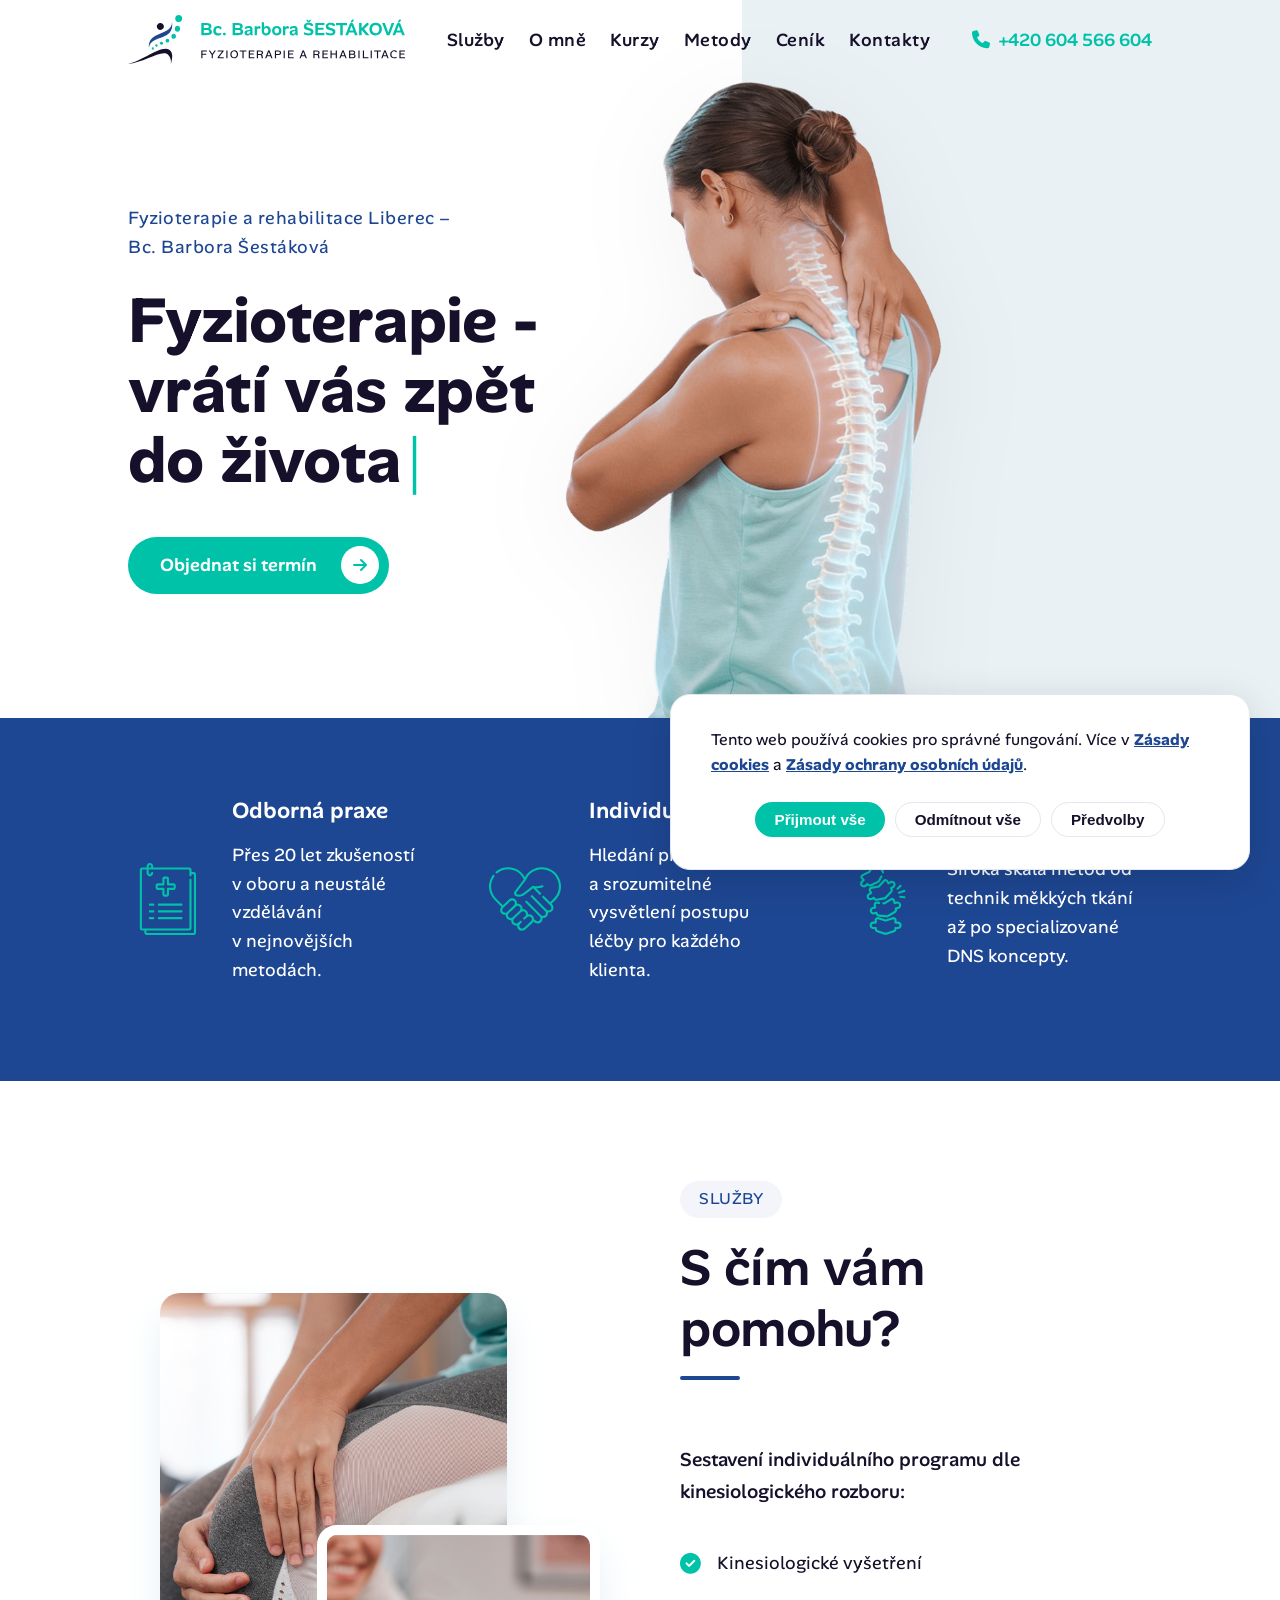
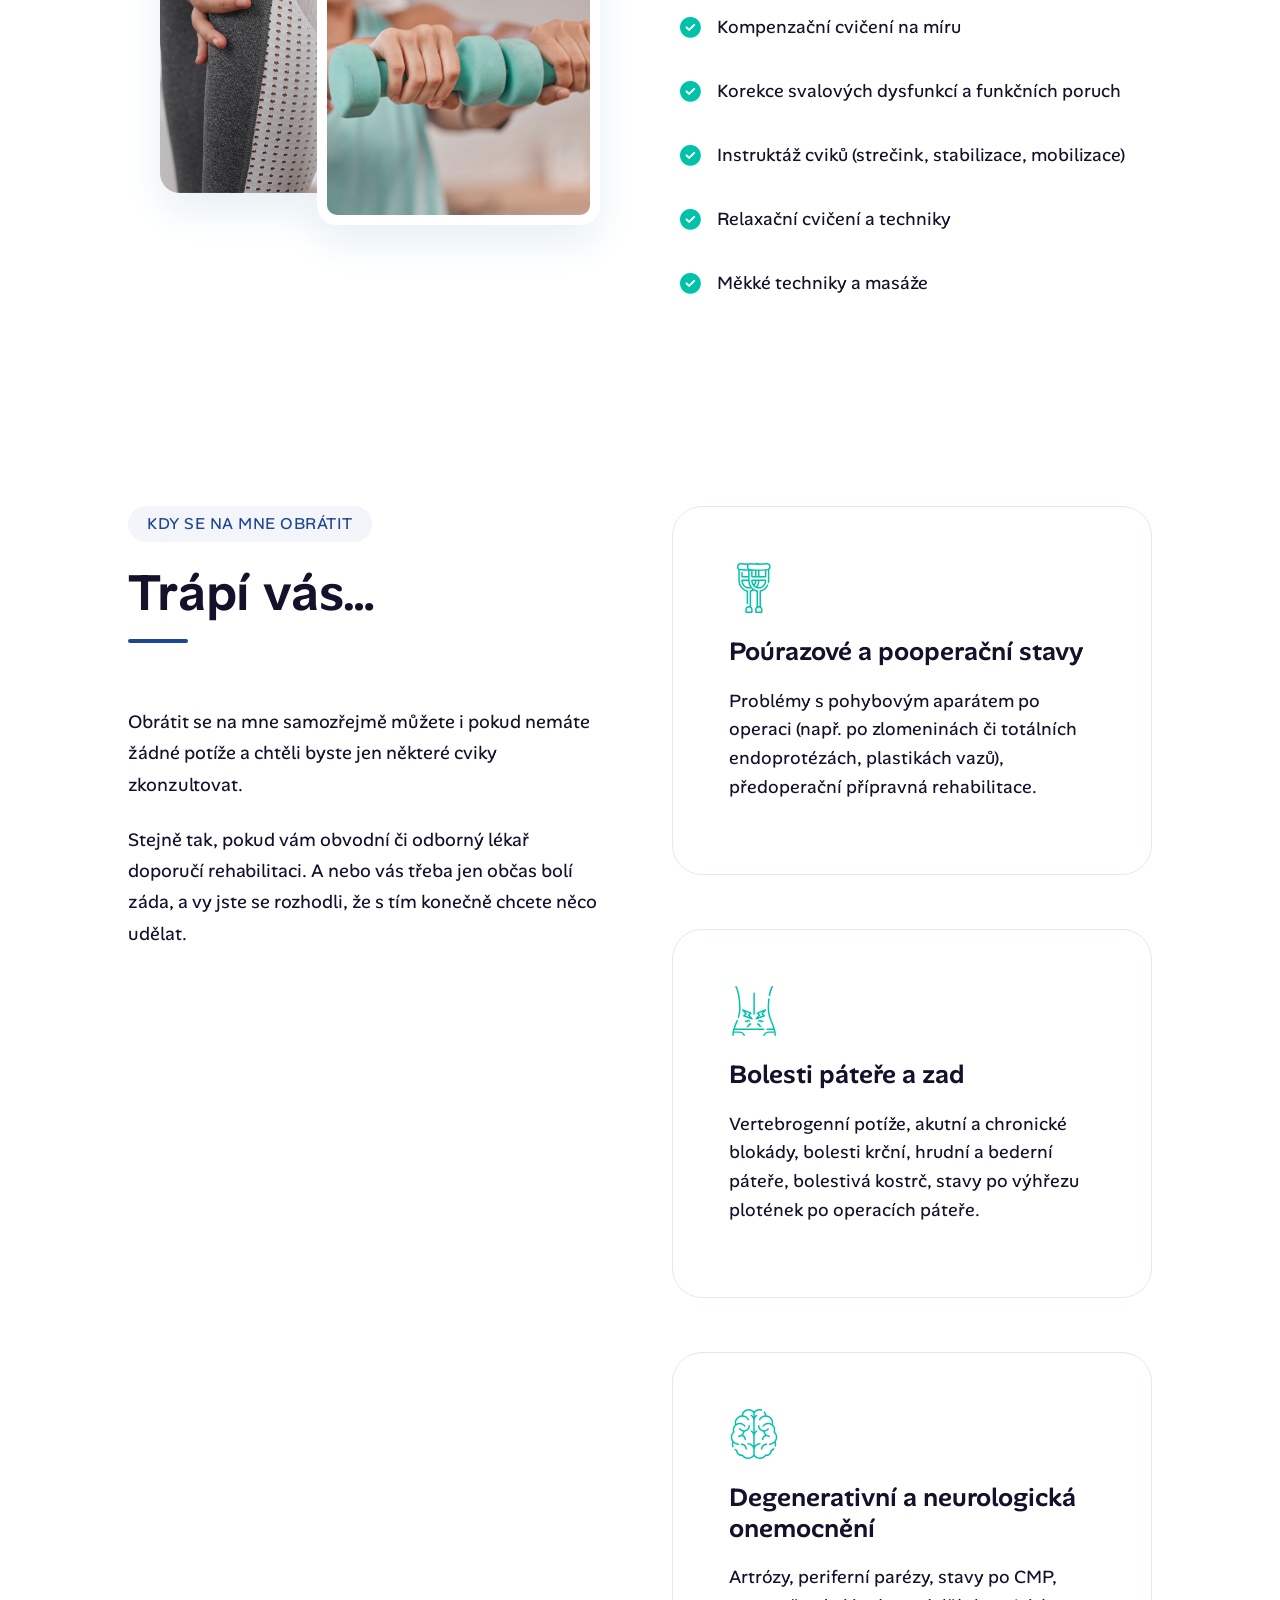
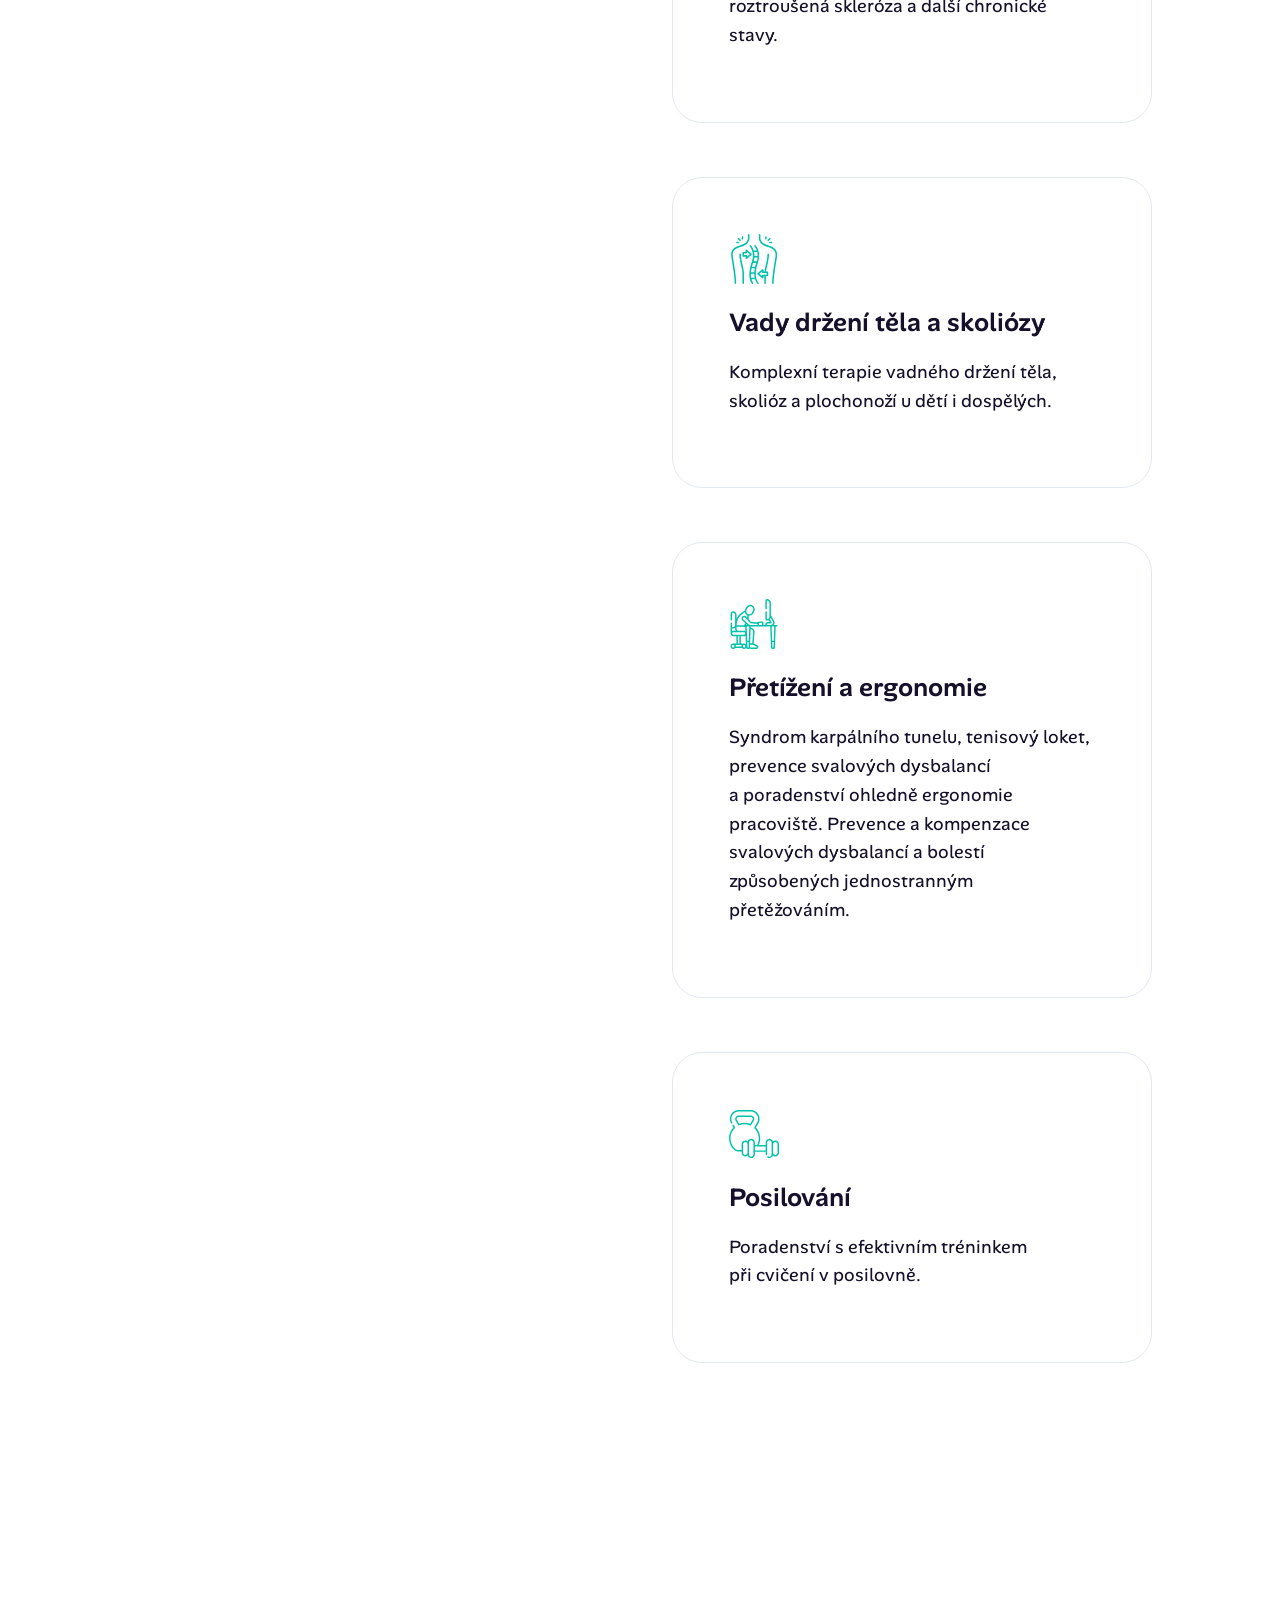
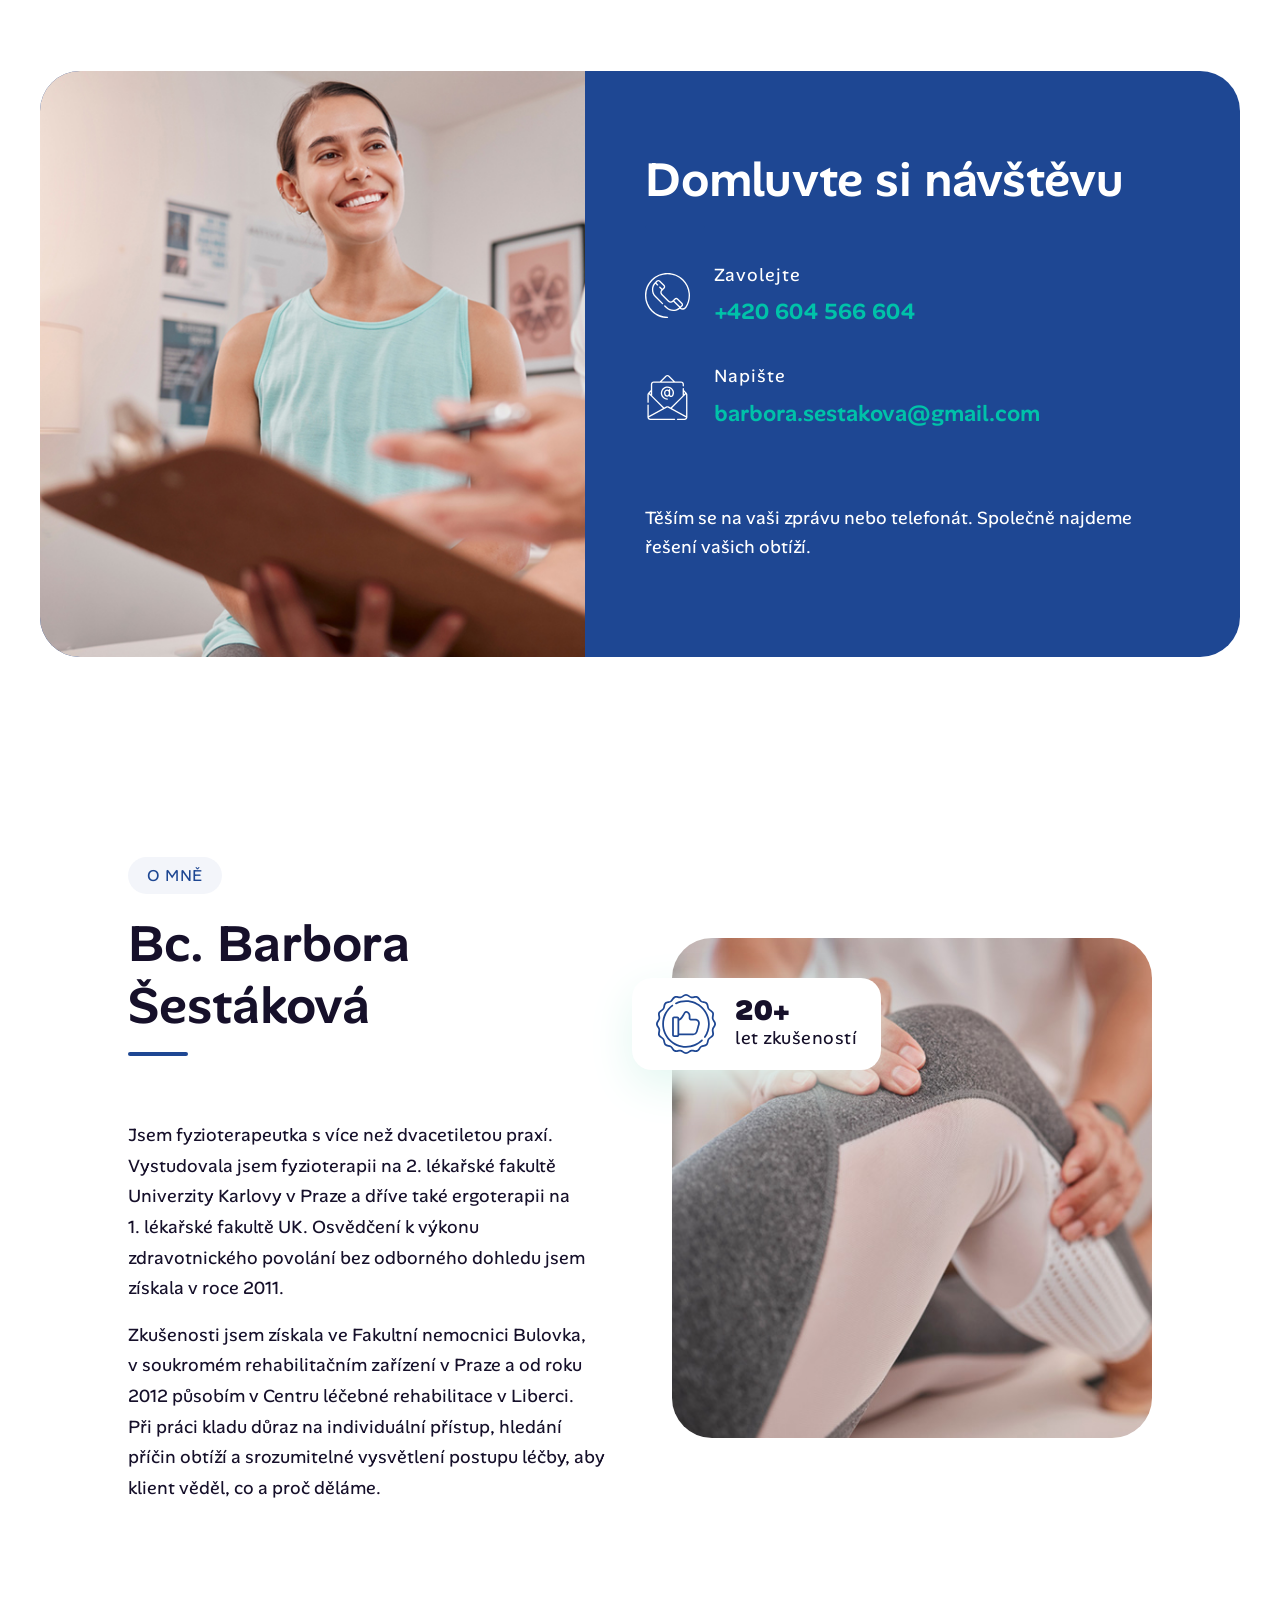
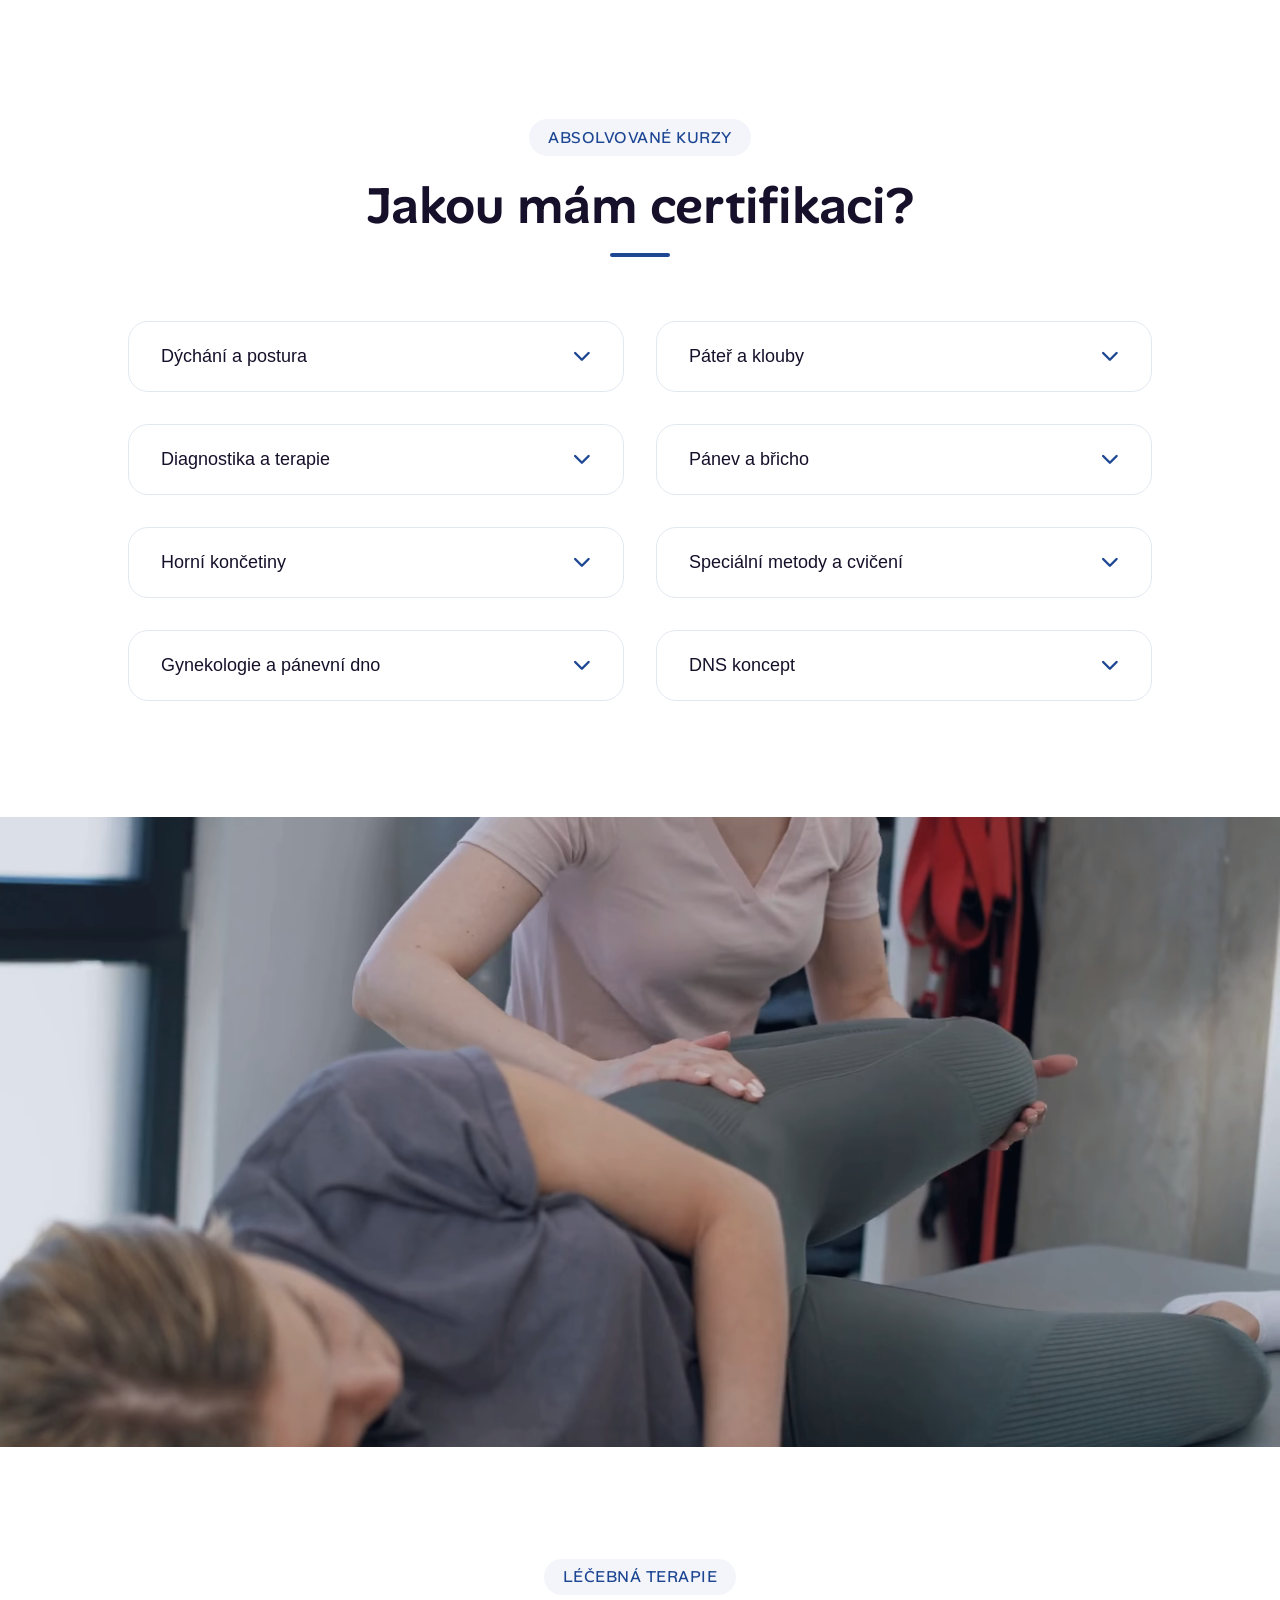
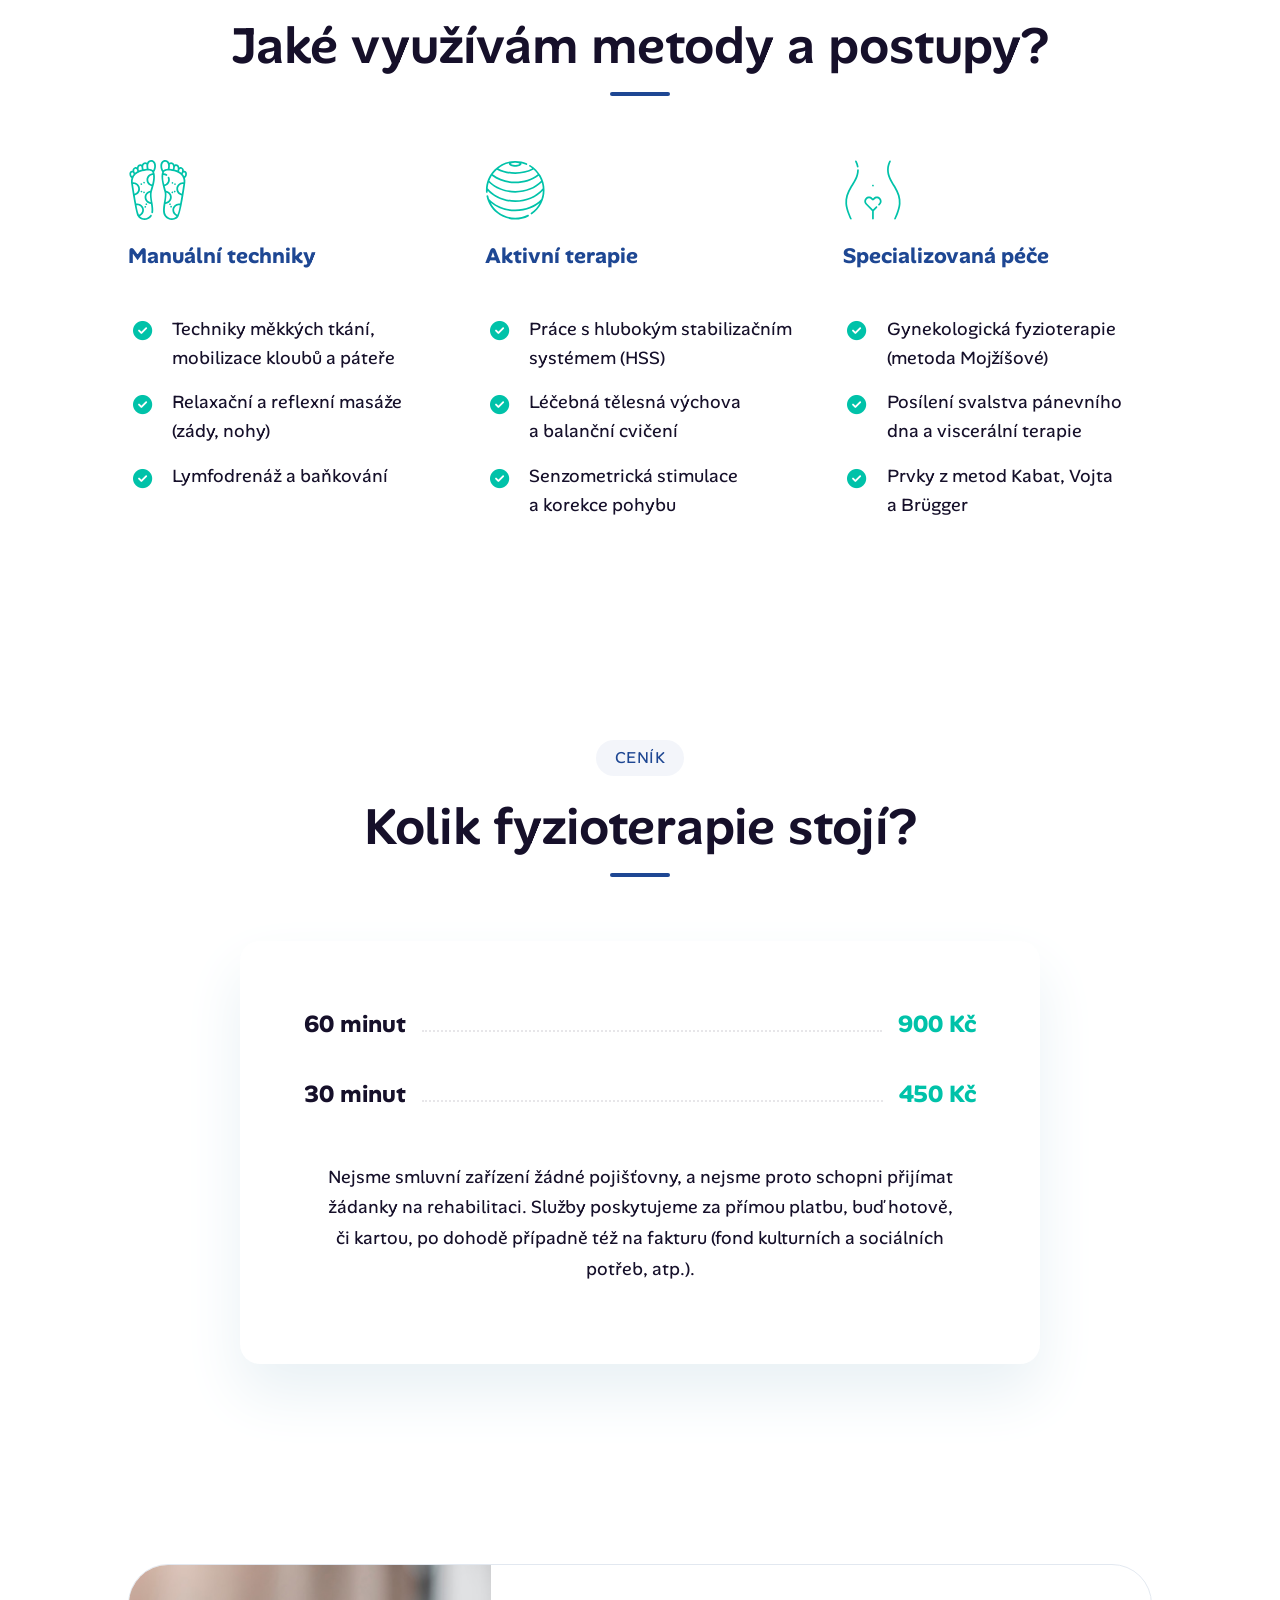
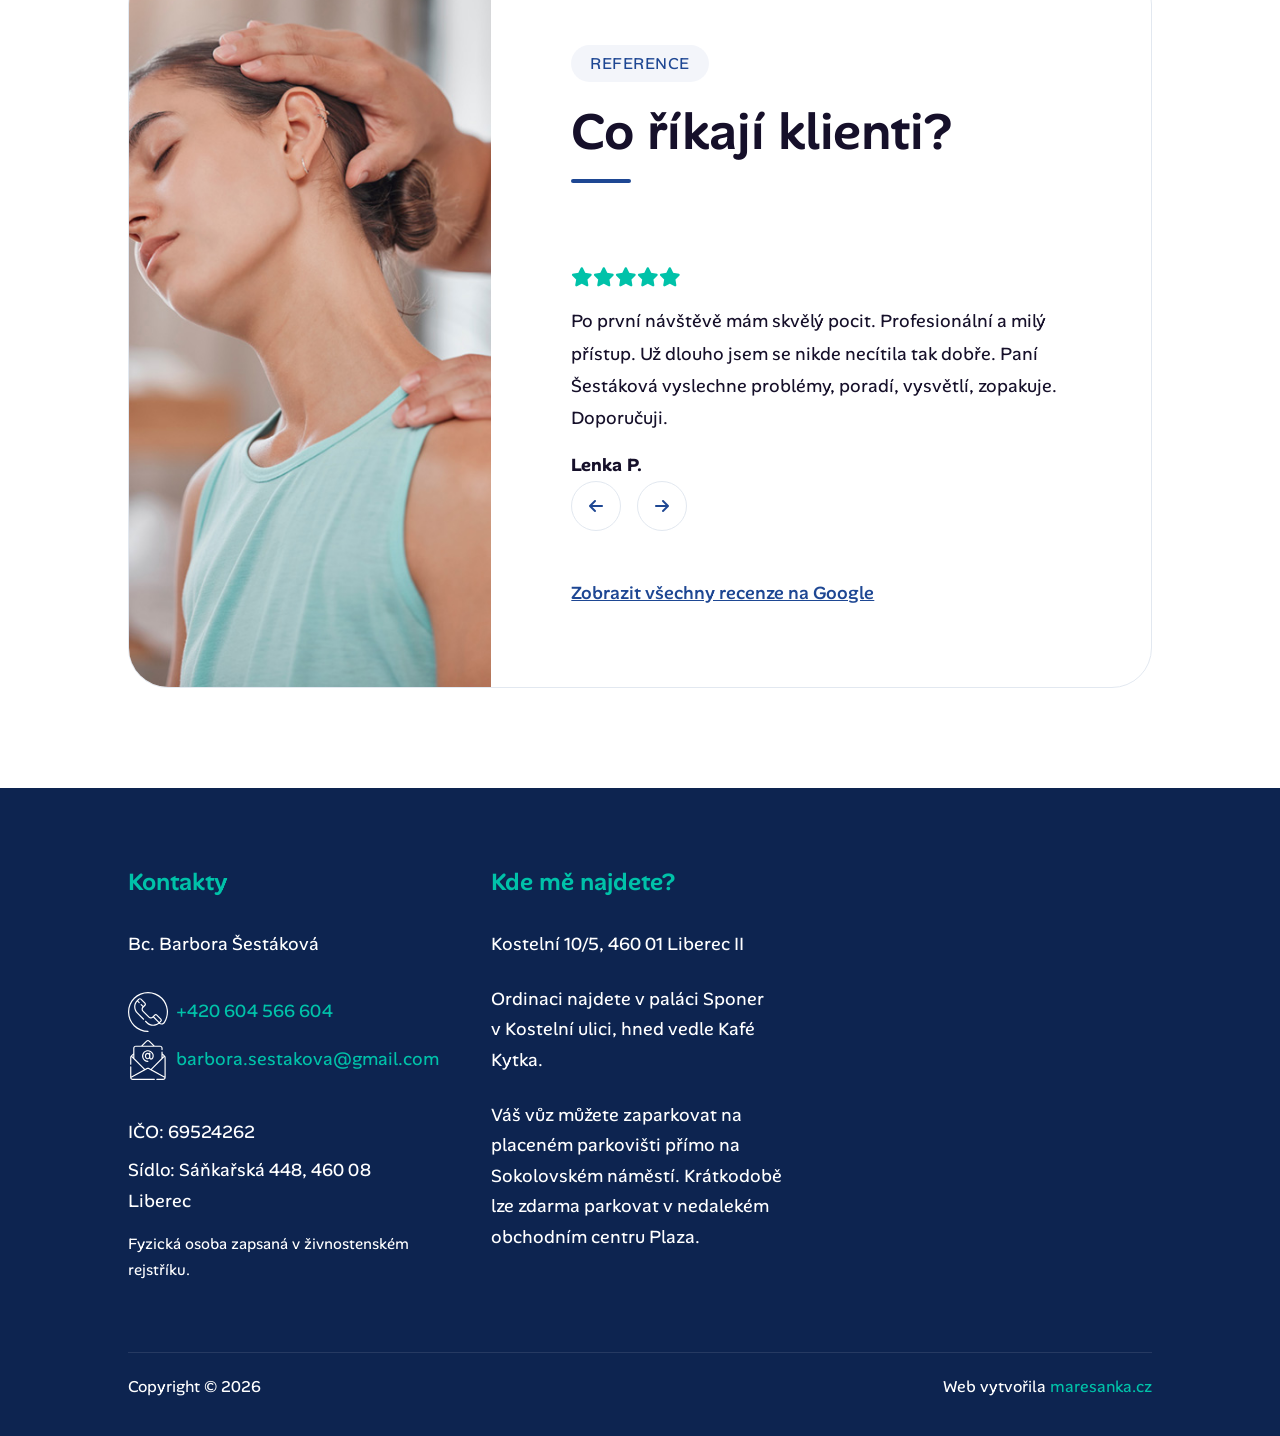
==== index.html @ 9746fb12 "Verze0" ====
<!DOCTYPE html>
<html lang="cs">

<head>
    <meta charset="UTF-8">
    <meta name="viewport" content="width=device-width, initial-scale=1.0">
    <title>Fyzioterapie Liberec | Bc. Barbora Šestáková</title>
    <meta name="description"
        content="Profesionální fyzioterapie a rehabilitace v Liberci. Bc. Barbora Šestáková nabízí přes 20 let zkušeností, individuální přístup a moderní metody léčby pohybového aparátu.">

    <!-- Open Graph -->
    <meta property="og:title" content="Fyzioterapie Liberec | Bc. Barbora Šestáková">
    <meta property="og:description"
        content="Profesionální fyzioterapie a rehabilitace v Liberci. Přes 20 let zkušeností a individuální péče o vaše zdraví.">
    <meta property="og:image" content="Obrazky/hero_pater.png">
    <meta property="og:url" content="https://www.fyziosestakova.cz">
    <meta property="og:type" content="website">

    <!-- Canonical URL -->
    <link rel="canonical" href="https://www.fyziosestakova.cz">

    <!-- Fonts -->
    <link rel="preconnect" href="https://fonts.googleapis.com">
    <link rel="preconnect" href="https://fonts.gstatic.com" crossorigin>
    <link href="https://fonts.googleapis.com/css2?family=Inter:wght@400;600;700&display=swap" rel="stylesheet">

    <!-- Font Awesome -->
    <link rel="stylesheet" href="https://cdnjs.cloudflare.com/ajax/libs/font-awesome/6.5.1/css/all.min.css">

    <!-- Favicon -->
    <link rel="icon" type="image/svg+xml" href="Obrazky/favi.svg">

    <link rel="stylesheet" href="style.css">
</head>

<body>

    <!-- Header & Navigation -->
    <header class="header">
        <div class="container container-nav">
            <a href="#" class="logo">
                <img src="Obrazky/logo.svg" alt="Bc. Barbora Šestáková Logo">
            </a>

            <nav class="nav" id="main-nav">
                <ul class="nav-list">
                    <li><a href="#sluzby">Služby</a></li>
                    <li><a href="#o-mne">O mně</a></li>
                    <li><a href="#kurzy">Kurzy</a></li>
                    <li><a href="#metody">Metody</a></li>
                    <li><a href="#cenik">Ceník</a></li>
                    <li><a href="#kontakty">Kontakty</a></li>
                </ul>
            </nav>

            <div class="nav-right">
                <a href="tel:+420604566604" class="nav-phone">
                    <i class="fa-solid fa-phone"></i> +420 604 566 604
                </a>
                <button class="hamburger" aria-label="Menu" id="hamburger">
                    <span></span>
                    <span></span>
                    <span></span>
                </button>
            </div>
        </div>
    </header>

    <main>
        <!-- Hero Section -->
        <section class="hero">
            <div class="container hero-container">
                <div class="hero-content">
                    <span class="subheadline">Fyzioterapie a&nbsp;rehabilitace Liberec –
                        Bc.&nbsp;Barbora&nbsp;Šestáková</span>
                    <h1 class="hero-title">Fyzioterapie - <span id="typing-text"></span><span
                            class="typing-cursor">|</span></h1>
                    <a href="#kontakty" class="btn btn-primary">
                        <span class="btn-text-wrapper">
                            <span class="btn-text">Objednat si termín</span>
                            <span class="btn-text-clone" aria-hidden="true">Objednat si termín</span>
                        </span>
                        <span class="btn-icon-circle">
                            <i class="fa-solid fa-arrow-right"></i>
                        </span>
                    </a>
                </div>
                <div class="hero-visual">
                    <div class="hero-image-bg"></div>
                    <img src="Obrazky/hero_pater.png" alt="Bc. Barbora Šestáková - Fyzioterapie Liberec"
                        class="hero-img">
                </div>
            </div>
        </section>

        <!-- USP Section -->
        <section class="usp-section">
            <div class="container usp-grid">
                <div class="usp-item">
                    <div class="usp-icon">
                        <img src="Obrazky/ikona_praxe.svg" alt="Ikona dlouholeté praxe" loading="lazy">
                    </div>
                    <div class="usp-text">
                        <h3>Odborná praxe</h3>
                        <p>Přes 20&nbsp;let zkušeností v&nbsp;oboru a&nbsp;neustálé vzdělávání v&nbsp;nejnovějších
                            metodách.</p>
                    </div>
                </div>
                <div class="usp-item">
                    <div class="usp-icon">
                        <img src="Obrazky/ikona_pece.svg" alt="Ikona individuální péče" loading="lazy">
                    </div>
                    <div class="usp-text">
                        <h3>Individuální péče</h3>
                        <p>Hledání příčin obtíží a&nbsp;srozumitelné vysvětlení postupu léčby pro každého klienta.</p>
                    </div>
                </div>
                <div class="usp-item">
                    <div class="usp-icon">
                        <img src="Obrazky/ikona_terapie.svg" alt="Ikona komplexního přístupu" loading="lazy">
                    </div>
                    <div class="usp-text">
                        <h3>Komplexní terapie</h3>
                        <p>Široká škála metod od technik měkkých tkání až po specializované DNS koncepty.</p>
                    </div>
                </div>
            </div>
        </section>

        <!-- S čím vám pomohu -->
        <section id="sluzby" class="section">
            <div class="container services-grid">
                <div class="services-visual">
                    <img src="Obrazky/sluzby_1.jpg" alt="Fyzioterapie Liberec" class="services-img-large">
                    <img src="Obrazky/sluzby_2.jpg" alt="Individuální přístup" class="services-img-small">
                </div>
                <div class="services-content">
                    <span class="subheadline">Služby</span>
                    <h2 class="section-title">S čím vám pomohu?</h2>
                    <p class="services-intro">Sestavení individuálního programu dle kinesiologického rozboru:</p>
                    <ul class="services-list">
                        <li><i class="fa-solid fa-circle-check"></i> <span>Kinesiologické vyšetření</span></li>
                        <li><i class="fa-solid fa-circle-check"></i> <span>Kompenzační cvičení na míru</span></li>
                        <li><i class="fa-solid fa-circle-check"></i> <span>Korekce svalových dysfunkcí a funkčních
                                poruch</span></li>
                        <li><i class="fa-solid fa-circle-check"></i> <span>Instruktáž cviků (strečink, stabilizace,
                                mobilizace)</span></li>
                        <li><i class="fa-solid fa-circle-check"></i> <span>Relaxační cvičení a techniky</span></li>
                        <li><i class="fa-solid fa-circle-check"></i> <span>Měkké techniky a masáže</span></li>
                    </ul>
                </div>
            </div>
        </section>

        <!-- Trápí vás -->
        <section id="trapi" class="section section-sticky-stack">
            <div class="container stack-grid">
                <div class="stack-left">
                    <span class="subheadline">Kdy se na mne obrátit</span>
                    <h2 class="section-title">Trápí vás…</h2>
                    <div class="stack-description">
                        <p>Obrátit se na mne samozřejmě můžete i&nbsp;pokud nemáte žádné potíže
                            a&nbsp;chtěli byste jen některé cviky zkonzultovat.</p>
                        <p>Stejně tak, pokud vám obvodní či odborný lékař doporučí rehabilitaci. A&nbsp;nebo vás třeba
                            jen občas bolí záda, a&nbsp;vy jste se rozhodli, že s&nbsp;tím konečně chcete něco udělat.
                        </p>
                    </div>
                </div>

                <div class="stack-right">
                    <div class="stack-card">
                        <div class="card-icon"><img src="Obrazky/ikona_urazy.svg" alt="Ikona poúrazové stavy"></div>
                        <h3>Poúrazové a pooperační stavy</h3>
                        <p>Problémy s pohybovým aparátem po operaci (např. po zlomeninách či totálních endoprotézách,
                            plastikách vazů), předoperační přípravná rehabilitace.</p>
                    </div>

                    <div class="stack-card">
                        <div class="card-icon"><img src="Obrazky/ikona_bolestzad.svg" alt="Ikona bolesti zad"></div>
                        <h3>Bolesti páteře a zad</h3>
                        <p>Vertebrogenní potíže, akutní a chronické blokády, bolesti krční, hrudní a bederní páteře,
                            bolestivá kostrč, stavy po výhřezu plotének po operacích páteře.</p>
                    </div>

                    <div class="stack-card">
                        <div class="card-icon"><img src="Obrazky/ikona_neurologicke.svg"
                                alt="Ikona neurologická onemocnění"></div>
                        <h3>Degenerativní a neurologická onemocnění</h3>
                        <p>Artrózy, periferní parézy, stavy po CMP, roztroušená skleróza a další chronické stavy.</p>
                    </div>

                    <div class="stack-card">
                        <div class="card-icon"><img src="Obrazky/ikona_skolioza.svg" alt="Ikona vady držení těla"></div>
                        <h3>Vady držení těla a skoliózy</h3>
                        <p>Komplexní terapie vadného držení těla, skolióz a plochonoží u dětí i dospělých.</p>
                    </div>

                    <div class="stack-card">
                        <div class="card-icon"><img src="Obrazky/ikona_ergonomie.svg" alt="Ikona ergonomie"></div>
                        <h3>Přetížení a ergonomie</h3>
                        <p>Syndrom karpálního tunelu, tenisový loket, prevence svalových dysbalancí a poradenství
                            ohledně ergonomie pracoviště. Prevence a kompenzace svalových dysbalancí
                            a bolestí způsobených jednostranným přetěžováním.</p>
                    </div>

                    <div class="stack-card">
                        <div class="card-icon"><img src="Obrazky/ikona_posilovani.svg" alt="Ikona posilování"></div>
                        <h3>Posilování</h3>
                        <p>Poradenství s efektivním tréninkem při cvičení v posilovně.</p>
                    </div>
                </div>
            </div>
        </section>

        <!-- Rychlý kontakt (Expanding CTA) -->
        <section class="expanding-cta-section">
            <div class="card-boundary">
                <div class="expanding-card" id="expanding-cta">
                    <div class="cta-left">
                        <img src="Obrazky/kontakt_info.jpg" alt="Objednat si termín u Bc. Barbory Šestákové">
                    </div>
                    <div class="cta-right">
                        <h2 class="section-title">Domluvte si návštěvu</h2>
                        <div class="cta-info-list">

                            <div class="cta-info-item">
                                <div class="cta-info-icon">
                                    <img src="Obrazky/ikona_telefon.svg" alt="Ikona telefon">
                                </div>
                                <div class="cta-info-text">
                                    <span class="cta-label">Zavolejte</span>
                                    <a href="tel:+420604566604">+420 604 566 604</a>
                                </div>
                            </div>

                            <div class="cta-info-item">
                                <div class="cta-info-icon">
                                    <img src="Obrazky/ikona_mail.svg" alt="Ikona e-mail">
                                </div>
                                <div class="cta-info-text">
                                    <span class="cta-label">Napište</span>
                                    <a href="mailto:barbora.sestakova@gmail.com">barbora.sestakova@gmail.com</a>
                                </div>
                            </div>

                        </div>
                        <p class="cta-note">Těším se na vaši zprávu nebo telefonát. Společně najdeme řešení vašich
                            obtíží.
                        </p>
                    </div>
                </div>
            </div>
        </section>


        <!-- O mně -->
        <section id="o-mne" class="section">
            <div class="container">
                <div class="about-grid">
                    <div class="about-content">
                        <span class="subheadline">O mně</span>
                        <h2 class="section-title">Bc. Barbora Šestáková</h2>
                        <p>Jsem fyzioterapeutka s&nbsp;více než dvacetiletou praxí. Vystudovala jsem fyzioterapii na
                            2.&nbsp;lékařské fakultě Univerzity Karlovy v&nbsp;Praze a&nbsp;dříve také ergoterapii na
                            1.&nbsp;lékařské fakultě UK. Osvědčení k&nbsp;výkonu zdravotnického povolání bez odborného
                            dohledu jsem získala v&nbsp;roce 2011.</p>
                        <p>Zkušenosti jsem získala ve Fakultní nemocnici Bulovka, v&nbsp;soukromém rehabilitačním
                            zařízení v&nbsp;Praze a&nbsp;od&nbsp;roku 2012 působím v&nbsp;Centru léčebné rehabilitace
                            v&nbsp;Liberci. Při práci kladu důraz na individuální přístup, hledání příčin obtíží
                            a&nbsp;srozumitelné vysvětlení postupu léčby, aby klient věděl, co a&nbsp;proč děláme.</p>
                    </div>
                    <div class="about-graphic">
                        <img src="Obrazky/omne.jpg" alt="Bc. Barbora Šestáková" class="about-img">
                        <div class="experience-badge">
                            <div class="badge-icon">
                                <img src="Obrazky/ikona_zkusenosti.svg" alt="Ikona zkušenosti">
                            </div>
                            <div class="badge-text">
                                <span class="exp-number">20+</span>
                                <span class="exp-text">let zkušeností</span>
                            </div>
                        </div>
                    </div>
                </div>
            </div>
        </section>

        <!-- Kurzy -->
        <section id="kurzy" class="section">
            <div class="container">
                <span class="subheadline">Absolvované kurzy</span>
                <h2 class="section-title">Jakou mám certifikaci?</h2>
                <div class="accordion-container">
                    <!-- 1. Dýchání a postura -->
                    <div class="accordion-item">
                        <button class="accordion-header">
                            <span>Dýchání a postura</span>
                            <i class="fa-solid fa-chevron-down"></i>
                        </button>
                        <div class="accordion-body">
                            <ul class="course-list">
                                <li>Dýchání v&nbsp;kontextu centrované postury, 2007</li>
                                <li>Dýchání jako prostředek terapie, 2008</li>
                                <li>Fyzioterapie hlubokého stabilizačního systému, 2015</li>
                                <li>Jak na poruchy dýchání, plicní rehabilitace (PhD.&nbsp;Kateřina&nbsp;Neumannová),
                                    2019</li>
                            </ul>
                        </div>
                    </div>
                    <!-- 2. Páteř a klouby -->
                    <div class="accordion-item">
                        <button class="accordion-header">
                            <span>Páteř a klouby</span>
                            <i class="fa-solid fa-chevron-down"></i>
                        </button>
                        <div class="accordion-body">
                            <ul class="course-list">
                                <li>Komplexní terapie krční páteře, 2007</li>
                                <li>Komplexní terapie bederní páteře a&nbsp;pánevního pletence, 2009</li>
                                <li>Diagnostika a&nbsp;kinesioterapie u&nbsp;idiopatické skoliózy u&nbsp;dětí
                                    i&nbsp;dospělých, 2014</li>
                                <li>Využití aktivní segmentální centrace u&nbsp;poúrazových a&nbsp;pooperačních stavů
                                    končetin, 2016</li>
                                <li>Diagnostika a&nbsp;terapie poškození kolenního kloubu (Mudr&nbsp;R.Frei), 2019</li>
                                <li>Diagnostika a&nbsp;fyzioterapie kolenního kloubu (Rehalab), 2021</li>
                            </ul>
                        </div>
                    </div>
                    <!-- 3. Diagnostika a terapie -->
                    <div class="accordion-item">
                        <button class="accordion-header">
                            <span>Diagnostika a terapie</span>
                            <i class="fa-solid fa-chevron-down"></i>
                        </button>
                        <div class="accordion-body">
                            <ul class="course-list">
                                <li>Diagnostika a&nbsp;terapie funkčních poruch, 2008</li>
                                <li>Fyzioterapie funkce v&nbsp;klinické práci, 2011</li>
                                <li>Komplexní terapie trigger pointů a&nbsp;globální reciproční svalová inhibice
                                    (PhD.&nbsp;Petr&nbsp;Bitnar), 2016</li>
                            </ul>
                        </div>
                    </div>
                    <!-- 4. Pánev a břicho -->
                    <div class="accordion-item">
                        <button class="accordion-header">
                            <span>Pánev a břicho</span>
                            <i class="fa-solid fa-chevron-down"></i>
                        </button>
                        <div class="accordion-body">
                            <ul class="course-list">
                                <li>Viscerovertebrální vztahy, 2015</li>
                                <li>Pánev v&nbsp;globálním pohledu, 2024</li>
                                <li>Pánev a&nbsp;SI kloub v&nbsp;józe, 2024</li>
                                <li>Poruchy trávicího aparátu a&nbsp;jejich rhb řešení, 2024</li>
                            </ul>
                        </div>
                    </div>
                    <!-- 5. Horní končetiny -->
                    <div class="accordion-item">
                        <button class="accordion-header">
                            <span>Horní končetiny</span>
                            <i class="fa-solid fa-chevron-down"></i>
                        </button>
                        <div class="accordion-body">
                            <ul class="course-list">
                                <li>Komplexní rehabilitace ruky, 2013</li>
                                <li>Individuální dlahování v&nbsp;terapii ruky, 2013</li>
                            </ul>
                        </div>
                    </div>
                    <!-- 6. Speciální metody a cvičení -->
                    <div class="accordion-item">
                        <button class="accordion-header">
                            <span>Speciální metody a cvičení</span>
                            <i class="fa-solid fa-chevron-down"></i>
                        </button>
                        <div class="accordion-body">
                            <ul class="course-list">
                                <li>Terapeutické využití kinesiotape (kinesiotaping), 2011</li>
                                <li>Metodika senzomotorické stimulace, 2014</li>
                                <li>Rotace: zdroj vitality, prevence zranění, 2024</li>
                            </ul>
                        </div>
                    </div>
                    <!-- 7. Gynekologie a pánevní dno -->
                    <div class="accordion-item">
                        <button class="accordion-header">
                            <span>Gynekologie a pánevní dno</span>
                            <i class="fa-solid fa-chevron-down"></i>
                        </button>
                        <div class="accordion-body">
                            <ul class="course-list">
                                <li>Fyzioterapie u&nbsp;dysfunkce pánevního dna a&nbsp;inkontinence, 2016</li>
                                <li>Rehabilitační léčba některých druhů ženské sterility metodou Ludmily Mojžíškové,
                                    2017</li>
                            </ul>
                        </div>
                    </div>
                    <!-- 8. DNS koncept -->
                    <div class="accordion-item">
                        <button class="accordion-header">
                            <span>DNS koncept</span>
                            <i class="fa-solid fa-chevron-down"></i>
                        </button>
                        <div class="accordion-body">
                            <ul class="course-list">
                                <li>DNS sport a&nbsp;fitness, část 1, (Rehabilitation Prague School), 2017</li>
                                <li>DNS Fit Kid (DNS pro děti, Rehabilitation Prague School), 2019</li>
                                <li>DNS běžecký speciál (Rehabilitation Prague School), 2022</li>
                                <li>DNS Pánevní dno (Rehabilitation Prague School), 2024</li>
                            </ul>
                        </div>
                    </div>
                </div>
            </div>
        </section>

        <!-- Metody a techniky s videem -->
        <section id="metody" class="metody-video-wrapper">
            <div class="video-section">
                <video autoplay muted loop playsinline class="video-background">
                    <source src="Video/metody.webm" type="video/webm">
                    <source src="Video/metody.mp4" type="video/mp4">
                </video>
                <div class="video-overlay"></div>
            </div>

            <div class="methods-list-section">
                <div class="container">
                    <span class="subheadline">Léčebná terapie</span>
                    <h2 class="section-title">Jaké využívám metody a postupy?</h2>
                    <div class="methods-categories-grid">
                        <div class="method-category">
                            <div class="category-icon">
                                <img src="Obrazky/ikona_reflexni.svg" alt="Manuální techniky">
                            </div>
                            <h4>Manuální techniky</h4>
                            <ul class="custom-list">
                                <li><i class="fa-solid fa-circle-check"></i>
                                    Techniky měkkých tkání, mobilizace kloubů a&nbsp;páteře</li>
                                <li><i class="fa-solid fa-circle-check"></i>
                                    Relaxační a&nbsp;reflexní masáže (zády, nohy)</li>
                                <li><i class="fa-solid fa-circle-check"></i>
                                    Lymfodrenáž a&nbsp;baňkování</li>
                            </ul>
                        </div>

                        <div class="method-category">
                            <div class="category-icon">
                                <img src="Obrazky/ikona_cviceni.svg" alt="Aktivní terapie">
                            </div>
                            <h4>Aktivní terapie</h4>
                            <ul class="custom-list">
                                <li><i class="fa-solid fa-circle-check"></i>
                                    Práce s&nbsp;hlubokým stabilizačním systémem (HSS)</li>
                                <li><i class="fa-solid fa-circle-check"></i>
                                    Léčebná tělesná výchova a&nbsp;balanční cvičení</li>
                                <li><i class="fa-solid fa-circle-check"></i>
                                    Senzometrická stimulace a&nbsp;korekce pohybu</li>
                            </ul>
                        </div>

                        <div class="method-category">
                            <div class="category-icon">
                                <img src="Obrazky/ikona_panev.svg" alt="Specializovaná péče">
                            </div>
                            <h4>Specializovaná péče</h4>
                            <ul class="custom-list">
                                <li><i class="fa-solid fa-circle-check"></i>
                                    Gynekologická fyzioterapie (metoda Mojžíšové)</li>
                                <li><i class="fa-solid fa-circle-check"></i>
                                    Posílení svalstva pánevního dna a&nbsp;viscerální terapie</li>
                                <li><i class="fa-solid fa-circle-check"></i>
                                    Prvky z&nbsp;metod Kabat, Vojta a&nbsp;Brügger</li>
                            </ul>
                        </div>
                    </div>
                </div>
            </div>
        </section>

        <!-- Ceník -->
        <section id="cenik" class="section">
            <div class="container">
                <span class="subheadline">Ceník</span>
                <h2 class="section-title">Kolik fyzioterapie stojí?</h2>
                <div class="pricing-card">
                    <div class="price-item">
                        <span>60 minut</span>
                        <span class="dots"></span>
                        <span class="price">900&nbsp;Kč</span>
                    </div>
                    <div class="price-item">
                        <span>30 minut</span>
                        <span class="dots"></span>
                        <span class="price">450&nbsp;Kč</span>
                    </div>
                    <p class="pricing-note">Nejsme smluvní zařízení žádné pojišťovny, a&nbsp;nejsme proto schopni
                        přijímat žádanky na rehabilitaci. Služby poskytujeme za přímou platbu, buď hotově, či kartou, po
                        dohodě případně též na fakturu (fond kulturních a&nbsp;sociálních potřeb, atp.).</p>
                </div>
            </div>
        </section>
    </main>

    <section id="recenze" class="section">
        <div class="container reviews-grid-container">
            <div class="reviews-visual">
                <img src="Obrazky/reference.jpg" alt="Spokojení klienti fyzioterapie">
            </div>
            <div class="reviews-content">
                <span class="subheadline">Reference</span>
                <h2 class="section-title">Co říkají klienti?</h2>

                <div class="reviews-carousel">
                    <div class="reviews-track">
                        <div class="review-slide active">
                            <div class="review-stars">
                                <i class="fa-solid fa-star"></i><i class="fa-solid fa-star"></i><i
                                    class="fa-solid fa-star"></i><i class="fa-solid fa-star"></i><i
                                    class="fa-solid fa-star"></i>
                            </div>
                            <p>Po první návštěvě mám skvělý pocit. Profesionální a milý přístup.
                                Už dlouho jsem se nikde necítila tak dobře. Paní Šestáková vyslechne problémy, poradí,
                                vysvětlí, zopakuje.
                                Doporučuji.</p>
                            <span class="review-author">Lenka P.</span>
                        </div>
                        <div class="review-slide">
                            <div class="review-stars">
                                <i class="fa-solid fa-star"></i><i class="fa-solid fa-star"></i><i
                                    class="fa-solid fa-star"></i><i class="fa-solid fa-star"></i><i
                                    class="fa-solid fa-star"></i>
                            </div>
                            <p>Paní Šestáková, mi moc pomohla se zbavit bolesti v kříži, které mně
                                trápily dlouhou dobu, moc příjemná a milá...jen doporučuji.</p>
                            <span class="review-author">Mariana Rapava</span>
                        </div>

                        <div class="review-slide">
                            <div class="review-stars">
                                <i class="fa-solid fa-star"></i><i class="fa-solid fa-star"></i><i
                                    class="fa-solid fa-star"></i><i class="fa-solid fa-star"></i><i
                                    class="fa-solid fa-star"></i>
                            </div>
                            <p>Rozhodně nejlepší v Liberci. Pokud potřebujete opravdu odborně poradit, tak jedině sem.
                            </p>
                            <span class="review-author">Klient</span>
                        </div>
                    </div>

                    <div class="carousel-nav">
                        <button class="carousel-prev" aria-label="Předchozí recenze">
                            <i class="fa-solid fa-arrow-left"></i>
                        </button>
                        <button class="carousel-next" aria-label="Další recenze">
                            <i class="fa-solid fa-arrow-right"></i>
                        </button>
                    </div>
                </div>

                <div class="google-badge-container">
                    <a href="https://www.google.com/search?sca_esv=11f77b5468a41098&rlz=1C1ASUM_csCZ911CZ911&hl=cs-CZ&sxsrf=ANbL-n5kzzO1jTyA8hQMzvF2_Bb2dTbzUw:1772208815714&q=Liberec,+Bc.+Barbora+Recenze&si=AL3DRZEsmMGCryMMFSHJ3StBhOdZ2-6yYkXd_doETEE1OR-qOe6L4n-4xxIpOjUVnvTbY9Tvr7RTPkBiLHlG7IXryh7RsxQqJugY8uzRQ9B8lg2Kg5NeNgQ%3D&uds=ALYpb_l6DyU7gEufbC-T-1UgqmR0HwY-NyIcnZoSB9-j8woz-LFB31akhLdUYhStBqblkuNLaUzg4JqNi6ElTgZrQzZbPcpMWw_PA84TbQm2kv-d4WSOLTfgqk7IRIMQs6zjI3EyglRH&sa=X&ved=2ahUKEwj9wLaniPqSAxXbR_EDHVXOJR4Q3PALegQIMhAF&cshid=1772208824021515&biw=1595&bih=858&dpr=1"
                        target="_blank" class="google-link">Zobrazit všechny recenze
                        na Google</a>
                </div>
            </div>
        </div>
    </section>

    <!-- Footer -->
    <footer id="kontakty" class="footer">
        <div class="container footer-grid">
            <div class="footer-contact">
                <h3>Kontakty</h3>
                <p>Bc.&nbsp;Barbora&nbsp;Šestáková</p>
                <p class="mt-footer"><img src="Obrazky/ikona_telefon.svg" alt="Telefon" class="footer-icon"><a
                        href="tel:+420604566604">+420 604 566 604</a></p>
                <p><img src="Obrazky/ikona_mail.svg" alt="E-mail" class="footer-icon"><a
                        href="mailto:barbora.sestakova@gmail.com">barbora.sestakova@gmail.com</a></p>
                <br>
                <p>IČO: 69524262</p>
                <p>Sídlo: Sáňkařská 448, 460&nbsp;08 Liberec</p>
                <p class="mt-footer-small">Fyzická osoba zapsaná v&nbsp;živnostenském rejstříku.</p>

            </div>

            <div class="footer-location">
                <h3>Kde mě najdete?</h3>
                <p>Kostelní 10/5, 460&nbsp;01 Liberec&nbsp;II</p>
                <p class="location-desc">Ordinaci najdete v&nbsp;paláci Sponer v&nbsp;Kostelní ulici, hned vedle Kafé
                    Kytka.</p>
                <p class="parking">Váš vůz můžete zaparkovat na placeném parkovišti přímo na Sokolovském náměstí.
                    Krátkodobě lze zdarma parkovat v&nbsp;nedalekém obchodním centru Plaza.</p>
            </div>

            <div class="footer-map">
                <div class="map-placeholder">
                    <iframe
                        src="https://www.google.com/maps/embed?pb=!1m18!1m12!1m3!1d2524.573136248383!2d15.0577777770851!3d50.77124977165518!2m3!1f0!2f0!3f0!3m2!1i1024!2i768!4f13.1!3m3!1m2!1s0x47093690623a1097%3A0xe6a8a3a0c0c6e1!2zS29zdGVsbsOtIDEwLzUsIDQ2MCAwMSBMaWJlcmVjIDItU3RhcsOpIE3Em3N0bw!5e0!3m2!1scs!2scz!4v1700000000000!5m2!1scs!2scz"
                        width="100%" height="250" style="border:0;" allowfullscreen="" loading="lazy"
                        referrerpolicy="no-referrer-when-downgrade"></iframe>
                </div>
            </div>
        </div>
        <div class="container footer-bottom">
            <p>Copyright &copy; <span id="current-year"></span></p>
            <p>Web vytvořila <a href="https://maresanka.cz/" target="_blank" rel="noopener noreferrer">maresanka.cz</a>
            </p>
        </div>
    </footer>

    <!-- Cookie bar -->
    <div id="cookie-bar" class="cookie-bar">
        <p>Tento web používá cookies pro správné fungování. Více v&nbsp;<a href="zasady-cookies.html">Zásady cookies</a>
            a&nbsp;<a href="zasady-ochrany-osobnich-udaju.html">Zásady ochrany osobních údajů</a>.</p>
        <div class="cookie-buttons">
            <button id="cookie-accept" class="btn btn-primary btn-sm">Přijmout vše</button>
            <button id="cookie-reject" class="btn btn-outline btn-sm">Odmítnout vše</button>
            <button id="cookie-prefs" class="btn btn-outline btn-sm">Předvolby</button>
        </div>
    </div>

    <!-- Cookie toggle -->
    <button id="cookie-toggle" class="cookie-toggle" aria-label="Nastavení cookies" title="Nastavení cookies">
        <i class="fa-solid fa-cookie-bite"></i>
    </button>

    <!-- Cookie Preferences Modal -->
    <div id="cookie-prefs-modal" class="cookie-modal-overlay">
        <div class="cookie-modal">
            <div class="cookie-modal-header">
                <h3>Nastavení ochrany soukromí</h3>
                <button id="close-cookie-modal" class="close-modal-btn" aria-label="Zavřít">
                    <i class="fa-solid fa-xmark"></i>
                </button>
            </div>
            <div class="cookie-modal-body">
                <p>Tento web používá cookies pro správné fungování. Více v&nbsp;<a href="zasady-cookies.html">Zásady
                        cookies</a>
                    a&nbsp;<a href="zasady-ochrany-osobnich-udaju.html">Zásady ochrany osobních údajů</a>.</p>

                <div class="cookie-category">
                    <div class="cookie-category-header">
                        <div class="cookie-category-title">
                            <h4>Nezbytné cookies</h4>
                            <span class="cookie-status always-active">Vždy aktivní</span>
                        </div>
                        <p>Základní cookies umožňují základní funkce webu, jako je přihlášení uživatele nebo správa
                            účtu. Web bez těchto cookies nemůže správně fungovat.</p>
                    </div>
                </div>

                <div class="cookie-category">
                    <div class="cookie-category-header">
                        <div class="cookie-category-title">
                            <h4>Analytické cookies</h4>
                            <label class="cookie-toggle-switch">
                                <input type="checkbox" id="toggle-analytics">
                                <span class="cookie-slider"></span>
                            </label>
                        </div>
                        <p>Analytické cookies se používají pro sledování návštěvníků na webu a pro sledování využití
                            našeho webu (pomáhají nám např. pochopit, jaký obsah se vám nejvíce líbí).</p>
                    </div>
                </div>

                <div class="cookie-category">
                    <div class="cookie-category-header">
                        <div class="cookie-category-title">
                            <h4>Marketingové cookies</h4>
                            <label class="cookie-toggle-switch">
                                <input type="checkbox" id="toggle-marketing">
                                <span class="cookie-slider"></span>
                            </label>
                        </div>
                        <p>Slouží k identifikaci návštěvníků napříč weby a usnadňují zobrazovat reklamy, které jsou
                            relevantní pro konkrétního uživatele.</p>
                    </div>
                </div>
            </div>
            <div class="cookie-modal-footer">
                <button id="save-cookie-prefs" class="btn btn-primary btn-sm btn-full">Uložit moje volby</button>
                <div class="cookie-footer-actions">
                    <button id="cookie-accept-all-modal" class="btn btn-outline btn-sm">Přijmout vše</button>
                    <button id="cookie-reject-all-modal" class="btn btn-outline btn-sm">Odmítnout vše</button>
                </div>
            </div>
        </div>
    </div>

    <!-- Structured Data -->
    <script type="application/ld+json">
    {
      "@context": "https://schema.org",
      "@type": "LocalBusiness",
      "name": "Fyzioterapie - Bc. Barbora Šestáková",
      "image": "https://www.fyziosestakova.cz/Obrazky/logo.svg",
      "address": {
        "@type": "PostalAddress",
        "streetAddress": "Kostelní 10/5",
        "addressLocality": "Liberec",
        "postalCode": "460 01",
        "addressCountry": "CZ"
      },
      "telephone": "+420 604 566 604",
      "email": "barbora.sestakova@gmail.com",
      "url": "https://www.fyziosestakova.cz",
      "priceRange": "$$",
      "openingHoursSpecification": {
        "@type": "OpeningHoursSpecification",
        "dayOfWeek": [
          "Monday",
          "Tuesday",
          "Wednesday",
          "Thursday",
          "Friday"
        ],
        "opens": "08:00",
        "closes": "17:00"
      }
    }
    </script>

    <script src="script.js"></script>
</body>

</html>
---- style.css ----
@font-face {
    font-family: 'Alan Sans';
    src: url('Font/AlanSans-VariableFont_wght.ttf') format('truetype');
    font-weight: 100 900;
    font-style: normal;
    font-display: swap;
}

:root {
    /* Colors */
    --primary: #008089;
    --secondary: #1E4793;
    --cta: #00C2A9;
    --bg-light: #ffffff;
    --bg-tint: #E9F1F5;
    --text-main: #16102A;
    --white: #ffffff;
    --shadow: rgba(233, 241, 245, 1);

    /* Typography */
    --font-family: 'Alan Sans', 'Inter', system-ui, -apple-system, sans-serif;
    --fs-base: 1.125rem;
    /* 18px */
    --fs-h1: clamp(2.5rem, 5vw, 4rem);
    --fs-h2: clamp(2.2rem, 4.5vw, 3.2rem);
    --fs-h3: clamp(1.8rem, 3.5vw, 2.4rem);
    --fs-h4: clamp(1.5rem, 3vw, 1.8rem);
    --fs-h5: 1.35rem;
    --fs-h6: 1.2rem;

    /* Spacing & Borders */
    --radius: 20px;
    --container-width: 80%;
    --grid-step: 8px;
    --header-height: 80px;
}

/* Base resets */
*,
*::before,
*::after {
    box-sizing: border-box;
    margin: 0;
    padding: 0;
}

html {
    scroll-behavior: smooth;
    font-size: 16px;
}

body {
    font-family: var(--font-family);
    font-size: var(--fs-base);
    line-height: 1.6;
    color: var(--text-main);
    background-color: var(--bg-light);
    -webkit-font-smoothing: antialiased;
    overflow-x: hidden;
}

h1,
h2,
h3,
h4 {
    font-weight: 600;
    /* Semi-bold */
    line-height: 1.2;
    margin-bottom: 1.5rem;
}

h1 {
    font-size: var(--fs-h1);
}

h2 {
    font-size: var(--fs-h2);
}

h3 {
    font-size: var(--fs-h3);
}

h4 {
    font-size: var(--fs-h4);
}

h5 {
    font-size: var(--fs-h5);
}

h6 {
    font-size: var(--fs-h6);
}

p {
    margin-bottom: 1rem;
    max-width: 100%;
    /* Default mobile */
    line-height: 1.7;
}

a {
    color: inherit;
    text-decoration: none;
    transition: all 0.3s ease;
}

ul {
    list-style: none;
}

img {
    max-width: 100%;
    height: auto;
    display: block;
}

/* Layout */
.container {
    width: var(--container-width);
    max-width: 1400px;
    margin: 0 auto;
}

.section {
    padding: 100px 0;
}

.section-alt {
    background-color: var(--bg-tint);
}

.section-title {
    text-align: center;
    margin-bottom: 4rem;
    position: relative;
}

.subheadline {
    display: table;
    margin: 0 auto 1.2rem auto;
    font-size: 1rem;
    font-weight: 400;
    color: #1E4793;
    background: rgba(30, 71, 147, 0.05);
    /* Velmi jemné pozadí */
    padding: 0.35rem 1.2rem;
    border-radius: 50px;
    letter-spacing: 0.5px;
    text-transform: uppercase;
}

/* Hero subheadline reset */
.hero-content .subheadline {
    display: block;
    background: none;
    padding: 0;
    margin: 0 0 0.5rem 0;
    font-size: 1.125rem;
    text-transform: none;
    font-weight: 400;
    border-radius: 0;
}

/* Reset pro sekce zarovnané doleva */
.stack-left .subheadline,
.cta-right .subheadline,
.about-content .subheadline,
.services-content .subheadline,
.reviews-content .subheadline {
    margin-left: 0;
    margin-right: 0;
    align-self: flex-start;
    /* Zabrání roztažení ve Flexboxu */
    width: fit-content;
}

.section-title::after {
    content: '';
    display: block;
    width: 60px;
    height: 4px;
    background: #1E4793;
    margin: 1rem auto 0;
    border-radius: 2px;
}

/* Header & Nav */
.header {
    height: var(--header-height);
    background: transparent;
    backdrop-filter: none;
    position: fixed;
    top: 0;
    width: 100%;
    z-index: 1000;
    display: flex;
    align-items: center;
    box-shadow: none;
    transition: background 0.35s ease, box-shadow 0.35s ease, backdrop-filter 0.35s ease, transform 0.35s ease;
}

.header.scrolled {
    background: rgba(255, 255, 255, 0.97);
    box-shadow: none;
}

.header.header-hidden {
    transform: translateY(-100%);
}

/* Legal Pages */
.legal-page {
    padding: 80px 0;
}

.legal-content {
    max-width: 800px;
    margin: 0 auto;
    line-height: 1.8;
}

.legal-content h1 {
    margin-bottom: 2rem;
    color: var(--secondary);
}

.legal-content h2 {
    margin-top: 2.5rem;
    margin-bottom: 1rem;
    color: var(--secondary);
    font-size: 1.5rem;
}

.legal-content p {
    margin-bottom: 1.5rem;
}

.back-home {
    display: inline-flex;
    align-items: center;
    gap: 0.5rem;
    margin-bottom: 3rem;
    color: var(--primary);
    font-weight: 600;
    text-decoration: none;
    transition: all 0.3s ease;
}

.back-home:hover {
    color: var(--secondary);
    transform: translateX(-5px);
}

.container-nav {
    display: flex;
    justify-content: space-between;
    align-items: center;
}

.logo img {
    height: 50px;
}

.nav {
    display: flex;
    align-items: center;
    gap: 2rem;
}

.nav-list {
    display: flex;
    gap: 1.5rem;
}

.nav-list a {
    font-weight: 500;
    font-size: 1.125rem;
    text-transform: none;
    letter-spacing: 0.5px;
    position: relative;
}

.nav-list a::after {
    content: '';
    position: absolute;
    width: 0;
    height: 2px;
    bottom: -4px;
    left: 0;
    background-color: var(--primary);
    transition: width 0.3s ease;
}

.nav-list a:hover {
    color: var(--primary);
}

.nav-list a:hover::after {
    width: 100%;
}

.nav-phone {
    background: transparent;
    font-weight: 500;
    display: flex;
    align-items: center;
    gap: 0.5rem;
    color: #00C2A9;
}

.nav-phone:hover {
    background: none;
    color: #008089;
}

.nav-right {
    display: flex;
    align-items: center;
    gap: 1.5rem;
}

.hamburger {
    display: none;
    background: none;
    border: none;
    cursor: pointer;
    padding: 5px;
}

.hamburger span {
    display: block;
    width: 25px;
    height: 2px;
    background: var(--text-main);
    margin: 5px 0;
    transition: 0.3s;
}

/* Buttons */
.btn {
    position: relative;
    display: inline-flex;
    align-items: center;
    justify-content: center;
    padding: 0.6rem 0.6rem 0.6rem 2rem;
    /* Upravený padding pro lepší rovnováhu */
    border-radius: 100px;
    font-weight: 600;
    text-decoration: none;
    overflow: hidden;
    transition: all 0.4s cubic-bezier(0.23, 1, 0.32, 1);
    border: none;
    cursor: pointer;
    font-size: 1.125rem;
    gap: 1.5rem;
}

/* Rolling text effect */
.btn-text-wrapper {
    position: relative;
    display: block;
    height: 1.4em;
    line-height: 1.4em;
    /* Přesný centr textu shora/zdola */
    overflow: hidden;
    pointer-events: none;
}

.btn-text,
.btn-text-clone {
    display: block;
    height: 100%;
    transition: transform 0.4s cubic-bezier(0.23, 1, 0.32, 1);
}

.btn-text-clone {
    position: absolute;
    top: 100%;
    left: 0;
    width: 100%;
}

.btn:hover .btn-text {
    transform: translateY(-100%);
}

.btn:hover .btn-text-clone {
    transform: translateY(-100%);
}

/* Light beam effect */
.btn::after {
    content: '';
    position: absolute;
    top: 0;
    left: -100%;
    width: 60px;
    height: 100%;
    background: linear-gradient(to right,
            rgba(255, 255, 255, 0) 0%,
            rgba(255, 255, 255, 0.4) 50%,
            rgba(255, 255, 255, 0) 100%);
    transform: skewX(-25deg);
}

.btn:hover::after {
    left: 150%;
    transition: left 0.7s ease-in-out;
}

/* Icon circle */
.btn-icon-circle {
    display: flex;
    align-items: center;
    justify-content: center;
    width: 38px;
    height: 38px;
    background: var(--white);
    border-radius: 50%;
    flex-shrink: 0;
    font-size: 1rem;
    transition: transform 0.3s ease;
}

/* Primary */
.btn-primary {
    background-color: #00C2A9;
    color: var(--white);
}

.btn-primary .btn-icon-circle {
    color: #00C2A9;
}

.btn-primary:hover {
    background-color: #008089;
    /* Slightly darker  */
}

/* Secondary - Teal */
.btn-secondary {
    background-color: var(--primary);
    color: var(--white);
}

.btn-secondary .btn-icon-circle {
    color: var(--primary);
}

.btn-secondary:hover {
    background-color: #006b72;
}

/* Outline White (for CTA) */
.btn-outline-white {
    background-color: transparent;
    border: 1px solid rgba(255, 255, 255, 0.3);
    color: var(--white);
    padding-left: 1.8rem;
}

.btn-outline-white .btn-icon-circle {
    background-color: var(--white);
    color: var(--secondary);
}

.btn-outline-white:hover {
    border-color: var(--white);
    background: rgba(255, 255, 255, 0.1);
}

/* Simple Button (e.g. Cookie Bar) */
.btn-sm {
    padding: 0.5rem 1.2rem !important;
    font-size: 1.125rem;
    border-radius: 30px;
    display: inline-flex;
    justify-content: center;
    align-items: center;
    background: var(--cta);
    min-width: unset;
    /* Zrušení minimální šířky pro malá tlačítka */
    gap: 0;
}

/* Hero Section */
.hero {
    padding-top: var(--header-height);
    padding-bottom: 0;
    overflow: visible;
    background: #ffffff;
    position: relative;
    display: flex;
    align-items: stretch;
}

.hero::after {
    content: '';
    position: absolute;
    top: 0;
    right: 0;
    width: 42%;
    height: 100%;
    background: var(--bg-tint);
    z-index: 0;
}

.hero-container {
    display: grid;
    grid-template-columns: 1fr 1fr;
    align-items: center;
    gap: 2rem;
    position: relative;
    z-index: 1;
    min-height: 600px;
}

.hero-content {
    max-width: 600px;
    padding: 100px 0;
}

.hero-title {
    font-size: var(--fs-h1);
    color: var(--text-main);
    margin-top: 1.5rem;
    margin-bottom: 2.5rem;
    line-height: 1.1;
    font-weight: 700;
    min-height: 2.2em;
    /* Zajišťuje, že tlačítko neodskočí při mazání textu */
}

.hero-visual {
    position: relative;
    display: flex;
    justify-content: center;
    align-self: flex-end;
    height: 100%;
    margin-bottom: -2px;
    /* Odstranění mikroskopické mezery */
}

.hero-img {
    position: relative;
    z-index: 2;
    max-height: 640px;
    /* Zvětšeno z 580px */
    width: auto;
    display: block;
    transform: translateX(-40%);
    /* Posunuto více vlevo z -30% */
    filter: drop-shadow(0 20px 50px rgba(0, 0, 0, 0.05));
    margin: 0;
}

.experience-badge {
    position: absolute;
    top: 50%;
    right: 5%;
    background: var(--white);
    padding: 1rem 1.5rem;
    box-shadow: 0 15px 45px rgba(226, 247, 241, 1);
    display: flex;
    align-items: center;
    gap: 1.2rem;
    z-index: 10;
    border-radius: 20px;
    transform: translateY(-50%);
    animation: float 4s ease-in-out infinite;
}

.badge-icon {
    width: 60px;
    /* Zvětšeno pro lepší vizibilitu nové ikony */
    height: 60px;
    display: flex;
    align-items: center;
    justify-content: center;
}

.badge-icon img {
    height: 100%;
    width: auto;
}

.badge-text {
    display: flex;
    flex-direction: column;
}

.exp-number {
    font-size: 1.8rem;
    font-weight: 800;
    color: var(--text-main);
    line-height: 1;
}

.exp-text {
    font-size: 1.125rem;
    font-weight: 400;
    color: #16102A;
    letter-spacing: 0.5px;
}

@keyframes float {

    0%,
    100% {
        transform: translateY(-50%);
    }

    50% {
        transform: translateY(calc(-50% - 15px));
    }
}

/* USP Section Refined */
.usp-section {
    background: #1E4793;
    color: var(--white);
    padding: 80px 0;
    position: relative;
    z-index: 5;
}

.usp-grid {
    display: grid;
    grid-template-columns: repeat(3, 1fr);
    gap: 3rem;
}

.usp-item {
    display: flex;
    align-items: center;
    gap: 1.5rem;
    text-align: left;
}

.usp-icon {
    width: 80px;
    height: 80px;
    min-width: 80px;
    display: flex;
    align-items: center;
    justify-content: center;
}

.usp-icon img {
    height: 90%;

    transition: transform 0.3s ease;
}

.usp-item:hover .usp-icon img {
    transform: scale(1.1);
}

.usp-text h3 {
    margin-bottom: 1rem;
    font-size: 1.4rem;
}

.usp-text p {
    font-size: 1.125rem;
    line-height: 1.6;
}

/* Accordion */
.accordion-container {
    margin-top: 3rem;
    display: grid;
    grid-template-columns: 1fr 1fr;
    gap: 1rem 2rem;
    align-items: start;
}

@media (max-width: 992px) {
    .accordion-container {
        grid-template-columns: 1fr;
    }
}

/* Sticky Stack Section */
.section-sticky-stack {
    overflow: visible;
}

.stack-grid {
    display: grid;
    grid-template-columns: 1fr 1fr;
    gap: 4rem;
    align-items: start;
}

.stack-left {
    position: sticky;
    top: 150px;
}

.stack-left .section-title,
.stack-left .subheadline {
    text-align: left;
}

.stack-left .section-title::after {
    margin-left: 0;
}

.stack-description {
    margin-top: 2rem;
    font-size: 1.15rem;
    line-height: 1.7;
    color: var(--text-main);
}

.stack-description p {
    margin-bottom: 1.5rem;
}

.stack-right {
    display: flex;
    flex-direction: column;
    gap: 6vh;
    /* Mezera mezi spouštěči stacking efektu */
    padding-bottom: 12vh;
}

.stack-card {
    position: sticky;
    background: var(--white);
    padding: 3.5rem;
    border-radius: 30px;
    border: 1px solid #E2E8F0;
    /* Jemný šedý border */
    transition: transform 0.3s ease;
}

/* Karty se skládají přímo na sebe do stejné pozice */
.stack-card:nth-child(1) {
    top: 120px;
    z-index: 1;
}

.stack-card:nth-child(2) {
    top: 120px;
    z-index: 2;
}

.stack-card:nth-child(3) {
    top: 120px;
    z-index: 3;
}

.stack-card:nth-child(4) {
    top: 120px;
    z-index: 4;
}

.stack-card:nth-child(5) {
    top: 120px;
    z-index: 5;
}

.stack-card:nth-child(6) {
    top: 120px;
    z-index: 6;
}

.card-icon {
    margin-bottom: 1.5rem;
}

.card-icon img {
    height: 50px;
    width: auto;
    display: block;
}

.stack-card h3 {
    font-size: 1.6rem;
    margin-bottom: 1.2rem;
    color: var(--text-main);
}

.stack-card p {
    font-size: 1.125rem;
    line-height: 1.6;
    color: var(--text-main);
}

@media (max-width: 992px) {
    .stack-grid {
        grid-template-columns: 1fr;
        gap: 2rem;
    }

    .stack-left {
        position: static;
    }

    .stack-right {
        gap: 1.5rem;
        padding-bottom: 0;
    }

    .stack-card {
        position: static !important;
        padding: 2rem;
    }
}

.accordion-item {
    margin-bottom: 1rem;
    border-radius: var(--radius);
    overflow: hidden;
    background: var(--white);
    border: 1px solid #e2e8f0;
    transition: all 0.3s ease;
}

.accordion-item:hover {
    border-color: var(--cta);
}

.accordion-item.active {
    background: var(--white);
    border-color: var(--cta);
}

.accordion-header {
    width: 100%;
    padding: 1.5rem 2rem;
    display: flex;
    justify-content: space-between;
    align-items: center;
    background: none;
    border: none;
    cursor: pointer;
    font-size: 1.125rem;
    font-weight: 500;
    color: var(--text-main);
    text-align: left;
    transition: background 0.3s ease;
    -webkit-tap-highlight-color: transparent;
}

.accordion-header:hover {
    background: none;
}

.accordion-header i {
    transition: transform 0.3s ease;
    color: #1E4793;
}

.accordion-item.active .accordion-header i {
    transform: rotate(180deg);
}

.accordion-body {
    max-height: 0;
    overflow: hidden;
    transition: max-height 0.3s ease-out, padding 0.3s ease;
    padding: 0 2rem;
}

.accordion-item.active .accordion-body {
    max-height: 500px;
    padding-bottom: 2rem;
}

/* Reviews Section Refined */
.reviews-grid-container {
    display: grid;
    grid-template-columns: 1fr 1.6fr;
    gap: 5rem;
    align-items: stretch;
    background: var(--white);
    border-radius: 40px;
    border: 1px solid #E2E8F0;
    overflow: hidden;
    padding: 0;
}

.reviews-visual {
    position: relative;
    min-height: 500px;
}

.reviews-visual img {
    width: 100%;
    height: 100%;
    object-fit: cover;
}

.reviews-content {
    padding: 80px 60px 80px 0;
    display: flex;
    flex-direction: column;
}

.reviews-content .section-title,
.reviews-content .subheadline {
    text-align: left;
}

.reviews-content .section-title::after {
    margin-left: 0;
}

.reviews-carousel {
    position: relative;
    margin-top: 1rem;
    flex-grow: 1;
}

.reviews-track {
    position: relative;
    height: 180px;
    /* Efektivnější výška pro méně mezer */
}

.review-slide {
    position: absolute;
    top: 0;
    left: 0;
    width: 100%;
    opacity: 0;
    visibility: hidden;
    transition: all 0.6s ease;
    transform: translateX(20px);
}

.review-slide.active {
    opacity: 1;
    visibility: visible;
    transform: translateX(0);
}

.review-slide p {
    font-size: 1.125rem;
    font-style: normal;
    line-height: 1.8;
    margin-bottom: 1rem;
    color: var(--text-main);
}

.review-stars {
    color: #00C2A9;
    /* Použijeme zelenou pro hvězdy pro kontrast */
    margin-bottom: 0.75rem;
    font-size: 1.2rem;
}

.review-author {
    display: block;
    font-weight: 700;
    font-size: 1.125rem;
    color: var(--text-main);
}

.carousel-nav {
    display: flex;
    gap: 1rem;
    margin-top: 0.5rem;
}

.carousel-nav button {
    width: 50px;
    height: 50px;
    margin-top: 30px;
    border-radius: 50%;
    border: 1px solid #E2E8F0;
    background: transparent;
    cursor: pointer;
    display: flex;
    align-items: center;
    justify-content: center;
    font-size: 1rem;
    color: var(--secondary);
    transition: all 0.3s ease;
}

.carousel-nav button:hover {
    background: var(--secondary);
    color: var(--white);
    border-color: var(--secondary);
}

.google-badge-container {
    margin-top: auto;
    padding-top: 3rem;
    text-align: left;
}

.google-link {
    font-weight: 500;
    color: var(--secondary);
    text-decoration: underline;
}

@media (max-width: 992px) {
    .reviews-grid-container {
        grid-template-columns: 1fr;
    }

    .reviews-visual {
        min-height: 300px;
    }

    .reviews-content {
        padding: 40px 30px;
    }

    .reviews-track {
        height: auto;
        min-height: 300px;
    }
}

/* Lists and Content */
.content-wrapper {
    max-width: 80%;
    margin: 0 auto;
}

.custom-list {
    margin-top: 2rem;
}

.grid-2 {
    display: grid;
    grid-template-columns: 1fr 1fr;
    gap: 1rem 3rem;
}

.custom-list li {
    display: flex;
    align-items: flex-start;
    gap: 1rem;
    padding: 0.5rem 0;
}

.custom-list li i,
.method-icon {
    width: 28px;
    height: 28px;
    flex-shrink: 0;
    margin-top: 0.2rem;
    object-fit: contain;
}

.custom-list li i {
    color: var(--cta);
    display: flex;
    align-items: center;
    justify-content: center;
    font-size: 1.2rem;
}

/* Services Section Refined */
.services-grid {
    display: grid;
    grid-template-columns: 1fr 1fr;
    gap: 5rem;
    align-items: center;
}

.services-visual {
    position: relative;
    padding: 2rem;
}

.services-img-large {
    width: 85%;
    height: 500px;
    object-fit: cover;
    border-radius: 20px;
    box-shadow: 0 20px 40px rgba(233, 241, 245, 100);
    animation: floating-large 6s ease-in-out infinite;
}

.services-img-small {
    position: absolute;
    bottom: 0;
    right: 0;
    width: 60%;
    height: 300px;
    object-fit: cover;
    border-radius: 20px;
    border: 10px solid var(--white);
    box-shadow: 0 20px 40px rgba(233, 241, 245, 100);
    animation: floating-small 8s ease-in-out infinite;
}

@keyframes floating-large {

    0%,
    100% {
        transform: translateY(0);
    }

    50% {
        transform: translateY(-15px);
    }
}

@keyframes floating-small {

    0%,
    100% {
        transform: translateY(0);
    }

    50% {
        transform: translateY(-25px);
    }
}

.services-content .section-title,
.services-content .subheadline {
    text-align: left;
}

.services-content .section-title::after {
    margin-left: 0;
}

.services-intro {
    font-size: 1.2rem;
    font-weight: 500;
    margin-bottom: 2rem;
    color: #16102A;
}

.services-list {
    display: grid;
    grid-template-columns: 1fr;
    gap: 1.2rem;
    padding-left: 0;
    /* Zarovnání s nadpisem */
}

.services-list li {
    display: flex;
    align-items: center;
    gap: 1rem;
    padding: 0.5rem 0;
    /* Odstranění boxu, jen vertikální spacing */
    font-size: 1.125rem;
    /* 18px */
    color: var(--text-main);
}

.services-list li i {
    color: #00C2A9;
    font-size: 1.3rem;
}

@media (max-width: 1024px) {
    .services-grid {
        grid-template-columns: 1fr;
        gap: 3rem;
    }

    .services-visual {
        order: 2;
        padding: 0;
    }
}

/* Expanding CTA Section Refined */
.expanding-cta-section {
    padding: 100px 0;
    overflow: visible;
    position: relative;
    background: var(--white);
    /* Bílé pozadí okolo */
}

@media (max-width: 768px) {
    .expanding-cta-section {
        padding: 40px 0;
    }
}

.card-boundary {
    max-width: 1300px;
    margin: 0 auto;
    padding: 0 40px;
}

.expanding-card {
    position: relative;
    background: #1E4793;
    /* /tyrkysové pozadí */
    border-radius: 40px;
    display: grid;
    grid-template-columns: 1fr 1.2fr;
    overflow: hidden;
    /* Expanding efekt: start ze zmenšeného stavu */
    transform: scale(0.85);
    opacity: 0;
    transition: transform 1.2s cubic-bezier(0.16, 1, 0.3, 1), opacity 0.8s ease;
    z-index: 5;
}

.expanding-card.is-expanded {
    transform: scale(1);
    opacity: 1;
}

.cta-left {
    position: relative;
    min-height: 500px;
}

.cta-left img {
    width: 100%;
    height: 100%;
    object-fit: cover;
    display: block;
}

.cta-right {
    padding: 80px 60px;
    display: flex;
    flex-direction: column;
    justify-content: center;
}

.cta-right .section-title,
.cta-right .subheadline {
    text-align: left;
    margin-bottom: 1rem;
}

.cta-right .section-title::after {
    margin-left: 0;
}

.cta-right h2 {
    font-size: clamp(2rem, 4vw, 3rem);
    margin-bottom: 2rem;
    color: #fff;
}

.cta-info-list {
    margin: 1rem 0 2.5rem 0;
}

.cta-info-item {
    display: flex;
    align-items: center;
    gap: 1.5rem;
    margin-bottom: 2rem;
}

.cta-info-icon {
    width: 45px;
    height: 45px;
    flex-shrink: 0;
    display: flex;
    align-items: center;
    justify-content: center;
}

.cta-info-icon img {
    max-width: 100%;
    max-height: 100%;
    object-fit: contain;
}

.cta-info-text {
    display: flex;
    flex-direction: column;
}

.cta-label {
    font-size: 1.125rem;
    text-transform: none;
    letter-spacing: 1px;
    font-weight: 400;
    color: #fff;
    margin-bottom: 0.3rem;
}

.cta-info-text a {
    font-size: 1.4rem;
    font-weight: 600;
    color: #00C2A9;
    text-decoration: none;
    transition: color 0.3s ease;
}

.cta-info-text a:hover {
    color: #fff;
}

.cta-note {
    font-size: 1.125rem;
    line-height: 1.6;
    color: #fff
}

@media (max-width: 1024px) {
    .expanding-card {
        grid-template-columns: 1fr;
    }

    .cta-left {
        min-height: 250px;
    }

    .cta-right {
        padding: 50px 30px;
        align-items: center;
    }

    .cta-right .section-title,
    .cta-right .subheadline {
        text-align: center;
    }

    .cta-right .section-title::after {
        margin-left: auto;
        margin-right: auto;
    }

    .cta-info-list {
        display: flex;
        flex-direction: column;
        align-items: center;
        width: 100%;
    }

    .cta-info-item {
        flex-direction: column;
        text-align: center;
        gap: 0.8rem;
    }

    .cta-info-text {
        align-items: center;
    }

    .cta-note {
        text-align: center;
    }
}

@media (max-width: 480px) {
    .card-boundary {
        padding: 0 15px;
    }

    .cta-left {
        min-height: 180px;
    }

    .cta-right {
        padding: 40px 15px;
    }

    .cta-info-text a {
        font-size: 1.1rem;
        word-break: break-all;
    }
}

/* About Section */
.about-grid {
    display: grid;
    grid-template-columns: 1fr 1fr;
    gap: 4rem;
    align-items: center;
}

.about-content .section-title,
.about-content .subheadline {
    text-align: left;
}

.about-content .section-title::after {
    margin-left: 0;
}

.about-graphic {
    position: relative;
    height: 500px;
    /* Zvětšeno pro lepší zobrazení portrétu */
    border-radius: 40px;
}

.about-img {
    width: 100%;
    height: 100%;
    object-fit: cover;
    border-radius: 40px;
    position: relative;
    z-index: 2;
}

/* Úprava pozice štítku speciálně pro sekci O mně */
.about-graphic .experience-badge {
    top: 40px;
    bottom: auto;
    left: -40px;
    right: auto;
    /* Přesah přes okraj směrem k textu */
    transform: none;
    animation: float-about 4s ease-in-out infinite;
}

@keyframes float-about {

    0%,
    100% {
        transform: translateY(0);
    }

    50% {
        transform: translateY(-15px);
    }
}


/* Courses */
.course-columns {
    display: grid;
    grid-template-columns: 1fr 1fr;
    gap: 3rem;
}

.course-list li {
    position: relative;
    padding: 0.8rem 0 0.8rem 1.5rem;
}

.accordion-item.active .course-list li {
    border-bottom: none;
}

.course-list li::before {
    content: '';
    position: absolute;
    left: 0;
    top: 50%;
    transform: translateY(-50%);
    width: 8px;
    height: 8px;
    background: var(--primary);
    border-radius: 50%;
}

/* Pricing */
.pricing-card {
    max-width: 800px;
    margin: 0 auto;
    background: var(--white);
    padding: 4rem;
    border-radius: var(--radius);
    box-shadow: 0 30px 60px var(--shadow);
}

.price-item {
    display: flex;
    justify-content: space-between;
    align-items: baseline;
    font-size: 1.5rem;
    font-weight: 700;
    margin-bottom: 2rem;
    gap: 1rem;
}

.price-item .dots {
    flex-grow: 1;
    border-bottom: 2px dotted rgba(22, 16, 42, 0.1);
}

.price {
    color: #00C2A9;
    white-space: nowrap;
}

.pricing-note {
    margin-top: 3rem;
    font-size: 1.125rem;
    font-style: normal;
    text-align: center;
}

/* Footer */
.footer {
    background: #0D2450;
    color: var(--white);
    padding: 80px 0 20px;
}

.footer-grid {
    display: grid;
    grid-template-columns: 1fr 1fr 1fr;
    gap: 4rem;
}

.footer h3 {
    font-size: 1.5rem;
    margin-bottom: 2rem;
    color: var(--cta);
}

.footer a {
    color: #00C2A9;
}

.footer a:hover {
    color: #ffffff;
}

.footer-icon {
    height: 40px;
    width: auto;
    vertical-align: middle;
    margin-right: 0.5rem;
}

.footer-contact p {
    display: flex;
    align-items: center;
    margin-bottom: 0.5rem;
}

.mt-footer {
    margin-top: 2rem !important;
}

.mt-footer-small {
    margin-top: 1rem !important;
    font-size: 0.95rem;
    /* Mírně menší pro doplňkovou informaci, ale víc než 0.8 */
}

.location-desc {
    margin: 1.5rem 0;
}

.parking {
    font-size: 1.125rem;
}

.map-placeholder {
    border-radius: var(--radius);
    overflow: hidden;
}

.footer-bottom {
    margin-top: 60px;
    padding-top: 20px;
    border-top: 1px solid rgba(255, 255, 255, 0.1);
    display: flex;
    justify-content: space-between;
    align-items: center;
    font-size: 1rem;
}

.footer-bottom a {
    color: #00C2A9;
    text-decoration: none;
}

.footer-bottom a:hover {
    color: #ffffff;
}

/* Cookie Bar */
.cookie-bar {
    position: fixed;
    bottom: 30px;
    right: 30px;
    left: auto;
    transform: none;
    width: auto;
    max-width: 580px;
    background: var(--white);
    color: var(--text-main);
    padding: 2rem 2.5rem;
    border-radius: 20px;
    z-index: 10000;
    display: none;
    flex-direction: column;
    box-shadow: 0 10px 40px rgba(0, 0, 0, 0.15);
    border: 1px solid #E2E8F0;
}

.cookie-bar p {
    margin: 0 0 1.5rem 0;
    font-size: 1rem;
    line-height: 1.6;
}

.cookie-bar a,
.cookie-modal-body a {
    color: var(--secondary);
    text-decoration: underline;
    font-weight: 700;
}

.cookie-bar a:hover,
.cookie-modal-body a:hover {
    color: var(--primary);
}

.cookie-buttons {
    display: flex;
    gap: 0.6rem;
    flex-wrap: wrap;
    justify-content: center;
}

.cookie-buttons .btn {
    padding: 0.6rem 1rem;
    font-size: 0.95rem;
    white-space: nowrap;
}

.btn-outline {
    background: transparent;
    color: var(--text-main);
    border: 1px solid #E2E8F0;
    border-radius: 50px;
    cursor: pointer;
    font-weight: 600;
    transition: all 0.3s ease;
}

.btn-outline:hover {
    background: var(--bg-light);
    border-color: var(--secondary);
}

/* Cookie Toggle */
.cookie-toggle {
    position: fixed;
    bottom: 20px;
    right: -10px;
    background: var(--white);
    color: var(--primary);
    width: 60px;
    height: 45px;
    border-radius: 30px 0 0 30px;
    display: none;
    /* Controlled by JS -> flex */
    align-items: center;
    justify-content: flex-start;
    padding-left: 15px;
    font-size: 1.25rem;
    cursor: pointer;
    z-index: 9999;
    box-shadow: -4px 4px 12px rgba(0, 0, 0, 0.1);
    border: 1px solid #E2E8F0;
    border-right: none;
    transition: all 0.3s ease;
}

.cookie-toggle:hover {
    background: var(--bg-light);
    right: 0;
}

/* Cookie Preferences Modal */
.cookie-modal-overlay {
    position: fixed;
    top: 0;
    left: 0;
    width: 100%;
    height: 100%;
    background: rgba(13, 36, 80, 0.4);
    z-index: 10001;
    display: none;
    align-items: center;
    justify-content: center;
    backdrop-filter: blur(5px);
    opacity: 0;
    transition: opacity 0.3s ease;
}

.cookie-modal-overlay.active {
    display: flex;
    opacity: 1;
}

.cookie-modal {
    background: var(--white);
    width: 90%;
    max-width: 600px;
    max-height: 90vh;
    border-radius: 20px;
    display: flex;
    flex-direction: column;
    box-shadow: 0 20px 50px rgba(0, 0, 0, 0.2);
    transform: translateY(20px);
    transition: transform 0.3s ease;
    overflow: hidden;
}

.cookie-modal-overlay.active .cookie-modal {
    transform: translateY(0);
}

.cookie-modal-header {
    padding: 1.5rem 2rem;
    border-bottom: 1px solid #E2E8F0;
    display: flex;
    justify-content: space-between;
    align-items: center;
}

.cookie-modal-header h3 {
    margin: 0;
    font-size: 1.25rem;
    color: var(--secondary);
}

.close-modal-btn {
    background: transparent;
    border: none;
    font-size: 1.5rem;
    color: var(--text-light);
    cursor: pointer;
    transition: color 0.3s ease;
    padding: 0;
    line-height: 1;
}

.close-modal-btn:hover {
    color: var(--primary);
}

.cookie-modal-body {
    padding: 1.5rem 2rem;
    overflow-y: auto;
    flex-grow: 1;
}

.cookie-modal-body>p {
    font-size: 0.95rem;
    margin-bottom: 1.5rem;
    color: var(--text-light);
}

.cookie-category {
    padding: 1.25rem 0;
    border-bottom: 1px solid #E2E8F0;
}

.cookie-category:last-child {
    border-bottom: none;
}

.cookie-category-header {
    display: flex;
    flex-direction: column;
}

.cookie-category-title {
    display: flex;
    justify-content: space-between;
    align-items: center;
    margin-bottom: 0.5rem;
}

.cookie-category-title h4 {
    margin: 0;
    font-size: 1.1rem;
    color: var(--text-main);
}

.cookie-category p {
    margin: 0;
    font-size: 0.9rem;
    color: var(--text-light);
    line-height: 1.5;
}

.cookie-status {
    font-size: 0.85rem;
    font-weight: 600;
}

.cookie-status.always-active {
    color: var(--primary);
}

/* Custom Toggle Switch */
.cookie-toggle-switch {
    position: relative;
    display: inline-block;
    width: 46px;
    height: 24px;
}

.cookie-toggle-switch input {
    opacity: 0;
    width: 0;
    height: 0;
}

.cookie-slider {
    position: absolute;
    cursor: pointer;
    top: 0;
    left: 0;
    right: 0;
    bottom: 0;
    background-color: #cbd5e1;
    transition: .4s;
    border-radius: 24px;
}

.cookie-slider:before {
    position: absolute;
    content: "";
    height: 18px;
    width: 18px;
    left: 3px;
    bottom: 3px;
    background-color: white;
    transition: .4s;
    border-radius: 50%;
}

input:checked+.cookie-slider {
    background-color: var(--primary);
}

input:focus+.cookie-slider {
    box-shadow: 0 0 1px var(--primary);
}

input:checked+.cookie-slider:before {
    transform: translateX(22px);
}

.cookie-modal-footer {
    padding: 1.5rem 2rem;
    border-top: 1px solid #E2E8F0;
    background: var(--bg-light);
    display: flex;
    flex-direction: column;
    gap: 1rem;
}

.btn-full {
    width: 100%;
    justify-content: center;
    padding: 0.8rem;
    font-size: 1.05rem;
}

.cookie-footer-actions {
    display: flex;
    gap: 0.5rem;
}

.cookie-footer-actions .btn {
    flex: 1;
    justify-content: center;
    padding: 0.6rem;
    font-size: 0.9rem;
}

@media (max-width: 480px) {

    .cookie-modal-header,
    .cookie-modal-body,
    .cookie-modal-footer {
        padding: 1.25rem 1.5rem;
    }
}

/* Metody a techniky s videem */
.metody-video-wrapper {
    position: relative;
    background: var(--bg-light);
}

.video-section {
    position: sticky;
    top: var(--header-height);
    height: 70vh;
    width: 100%;
    overflow: hidden;
    z-index: 1;
}

.video-background {
    width: 100%;
    height: 100%;
    object-fit: cover;
}

.video-overlay {
    position: absolute;
    top: 0;
    left: 0;
    width: 100%;
    height: 100%;
    background: rgba(30, 71, 147, 0.1);
    /* Extrémně jemný závoj */
}

.methods-list-section {
    position: relative;
    z-index: 10;
    background: var(--bg-light);
    padding: 80px 0;
}

.methods-list-section .container {
    background: white;
    padding: 2rem 0;
    border-radius: 0;
    box-shadow: none;
}

.methods-categories-grid {
    display: grid;
    grid-template-columns: repeat(3, 1fr);
    gap: 3rem;
    margin-top: 3rem;
}

.category-icon {
    margin-bottom: 1.5rem;
    display: flex;
    justify-content: flex-start;
}

.category-icon img {
    height: 60px;
    width: auto;
    object-fit: contain;
}

.method-category h4 {
    font-size: 1.35rem;
    font-weight: 700;
    color: var(--secondary);
    margin-bottom: 1.5rem;
    padding-bottom: 0.8rem;
    border-bottom: none;
    text-align: left;
}

.method-category .custom-list {
    margin-top: 0;
}

@media (max-width: 1024px) {
    .video-section {
        height: 50vh;
    }

    .methods-list-section {
        padding: 60px 0;
    }

    .methods-list-section .container {
        padding: 3rem 1.5rem;
    }

    .methods-categories-grid {
        grid-template-columns: 1fr;
        gap: 2.5rem;
    }
}

/* Responsive */
@media (max-width: 1200px) {
    :root {
        --container-width: 90%;
    }
}

@media (max-width: 1024px) {
    .nav-list {
        display: none;
    }

    .hamburger {
        display: block;
    }

    .hero-container {
        grid-template-columns: 1fr;
        text-align: center;
        gap: 0;
        min-height: auto;
    }

    .hero-content {
        padding: 60px 0 0 0;
        display: flex;
        flex-direction: column;
        align-items: center;
        margin: 0 auto;
        text-align: center;
    }

    .hero-content .subheadline {
        margin: 0 auto 0.5rem auto;
    }

    .hero-visual {
        justify-content: center;
        margin-top: 30px;
        margin-bottom: 0;
        height: auto;
        display: flex;
        align-items: flex-end;
    }

    .hero-img {
        transform: none;
        margin: 0 auto;
        display: block;
    }

    .usp-grid {
        grid-template-columns: 1fr;
    }

    .course-columns {
        grid-template-columns: 1fr;
        gap: 0;
    }

    .footer-grid {
        grid-template-columns: 1fr;
        gap: 2rem;
    }

    .content-wrapper {
        max-width: 100%;
    }
}

@media (max-width: 768px) {
    :root {
        --fs-base: 1rem;
    }

    .section {
        padding: 50px 0;
    }

    .methods-list-section {
        padding: 40px 0;
    }

    /* Veškerý běžný text na mobilu 16px */
    p,
    li,
    .usp-text p,
    .services-intro,
    .services-list li,
    .custom-list li,
    .course-list li,
    .stack-description,
    .stack-card p,
    .review-slide p,
    .cta-note,
    .pricing-note {
        font-size: 16px !important;
    }

    .btn {
        font-size: 16px;
    }

    .grid-2 {
        grid-template-columns: 1fr;
    }

    .about-grid {
        grid-template-columns: 1fr;
    }

    .about-graphic {
        margin-top: 3rem;
        height: 60vw;
        /* Make it responsive, keep aspect ratio */
        min-height: 350px;
    }

    .about-graphic .experience-badge {
        left: 0;
        right: 0;
        margin: 0 auto;
        width: fit-content;
    }

    .pricing-card {
        padding: 2rem;
    }

    .category-icon {
        justify-content: center;
    }

    .method-category {
        text-align: center;
    }

    .method-category h4 {
        text-align: center;
    }

    .method-category .custom-list {
        display: inline-block;
        text-align: left;
    }
}

/* Utility classes */
.mt-4 {
    margin-top: 2rem;
}

/* Active Menu styling */
.nav-mobile-active .nav-list {
    display: flex;
    flex-direction: column;
    position: absolute;
    top: var(--header-height);
    left: 0;
    width: 100%;
    background: white;
    padding: 2rem;
    box-shadow: 0 10px 20px var(--shadow);
}

@media (max-width: 600px) {
    .nav-phone {
        display: none;
    }
}

/* --- Mouse Follower Effect --- */
.mouse-follower {
    position: fixed;
    top: 0;
    left: 0;
    width: 24px;
    height: 24px;
    background-color: rgba(0, 194, 169, 0.25);
    /* var(--cta) v jemné podobě */
    border-radius: 50%;
    pointer-events: none;
    z-index: 9999;
    will-change: transform;
    transition: width 0.3s ease, height 0.3s ease, background-color 0.3s ease, filter 0.3s ease;
    filter: blur(3px);
    mix-blend-mode: normal;
    /* Skrýt vychozí chování do zjištění myši */
    opacity: 0;
}

.mouse-follower.active {
    opacity: 1;
}

.mouse-follower.hover {
    width: 50px;
    height: 50px;
    background-color: rgba(0, 128, 137, 0.08);
    /* var(--primary) velmi jemná */
    filter: blur(1px);
    border: 1px solid rgba(0, 194, 169, 0.25);
    /* jemný okraj */
}
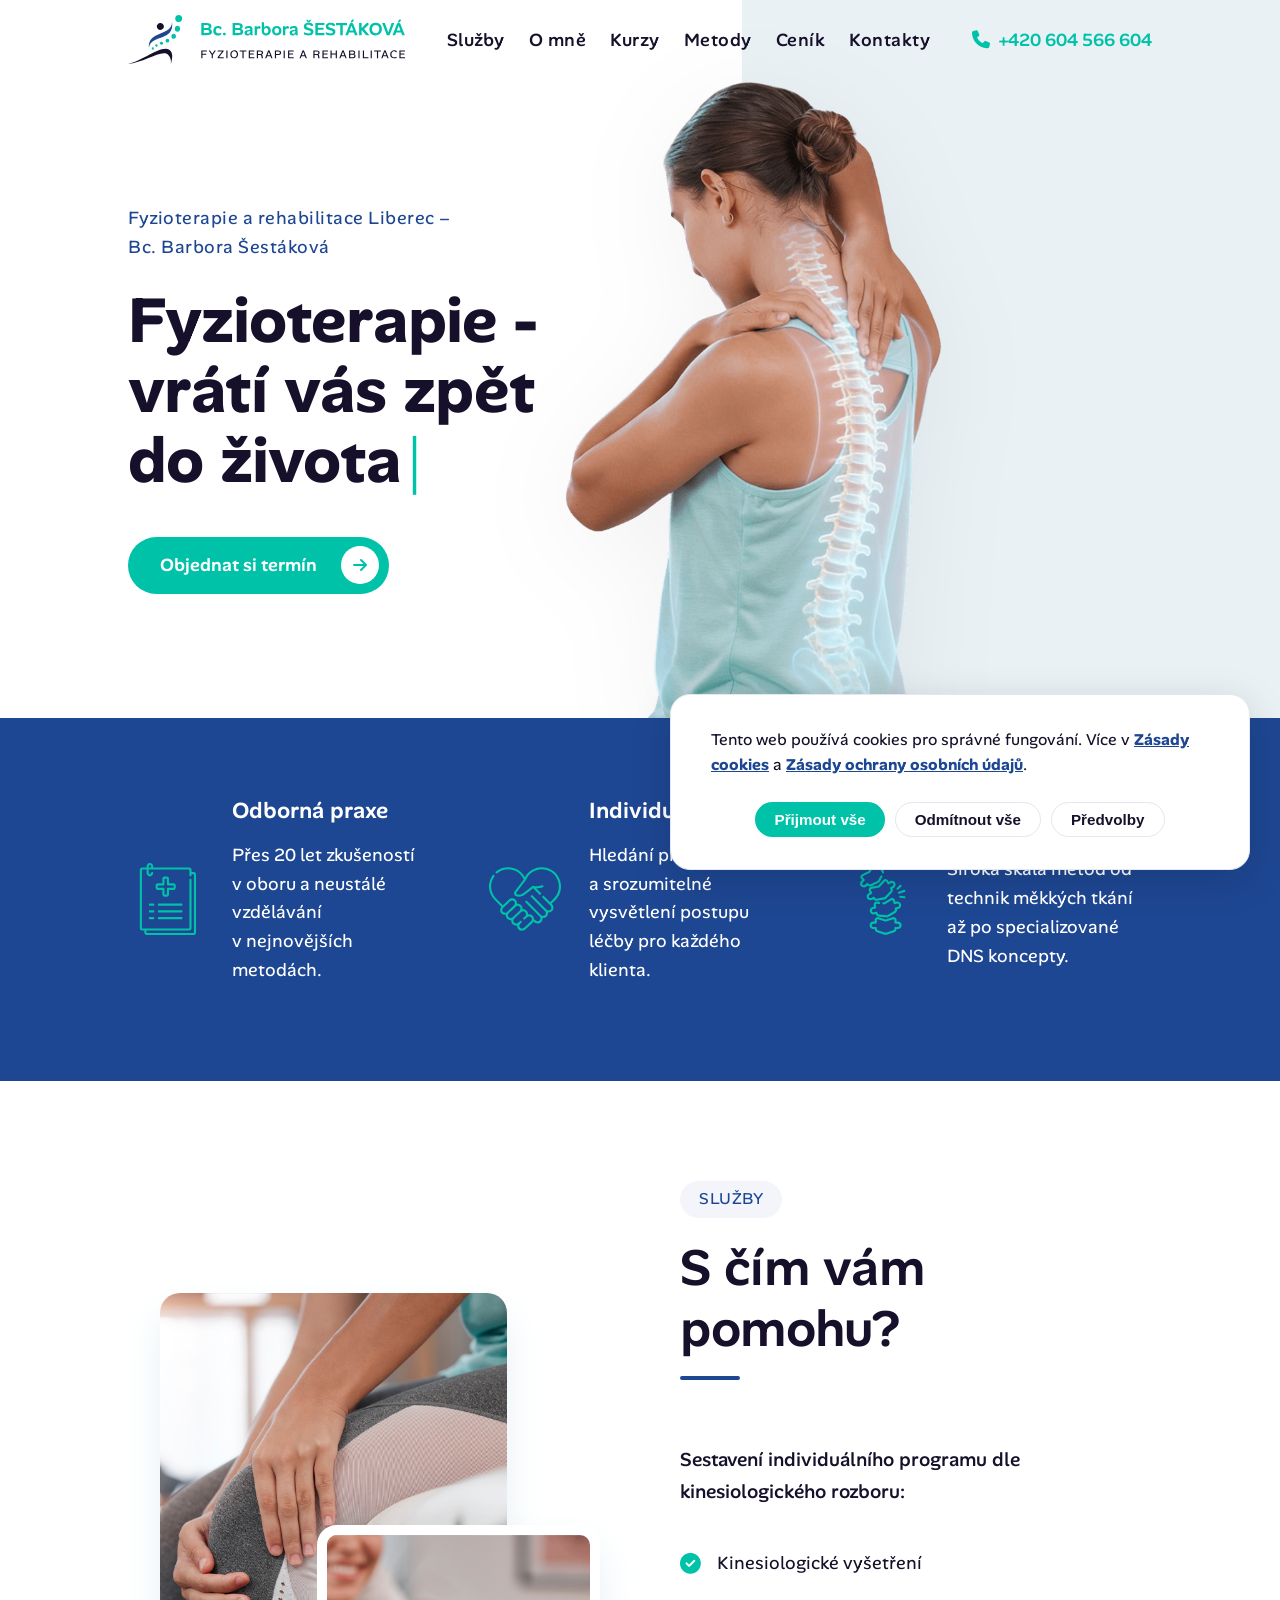
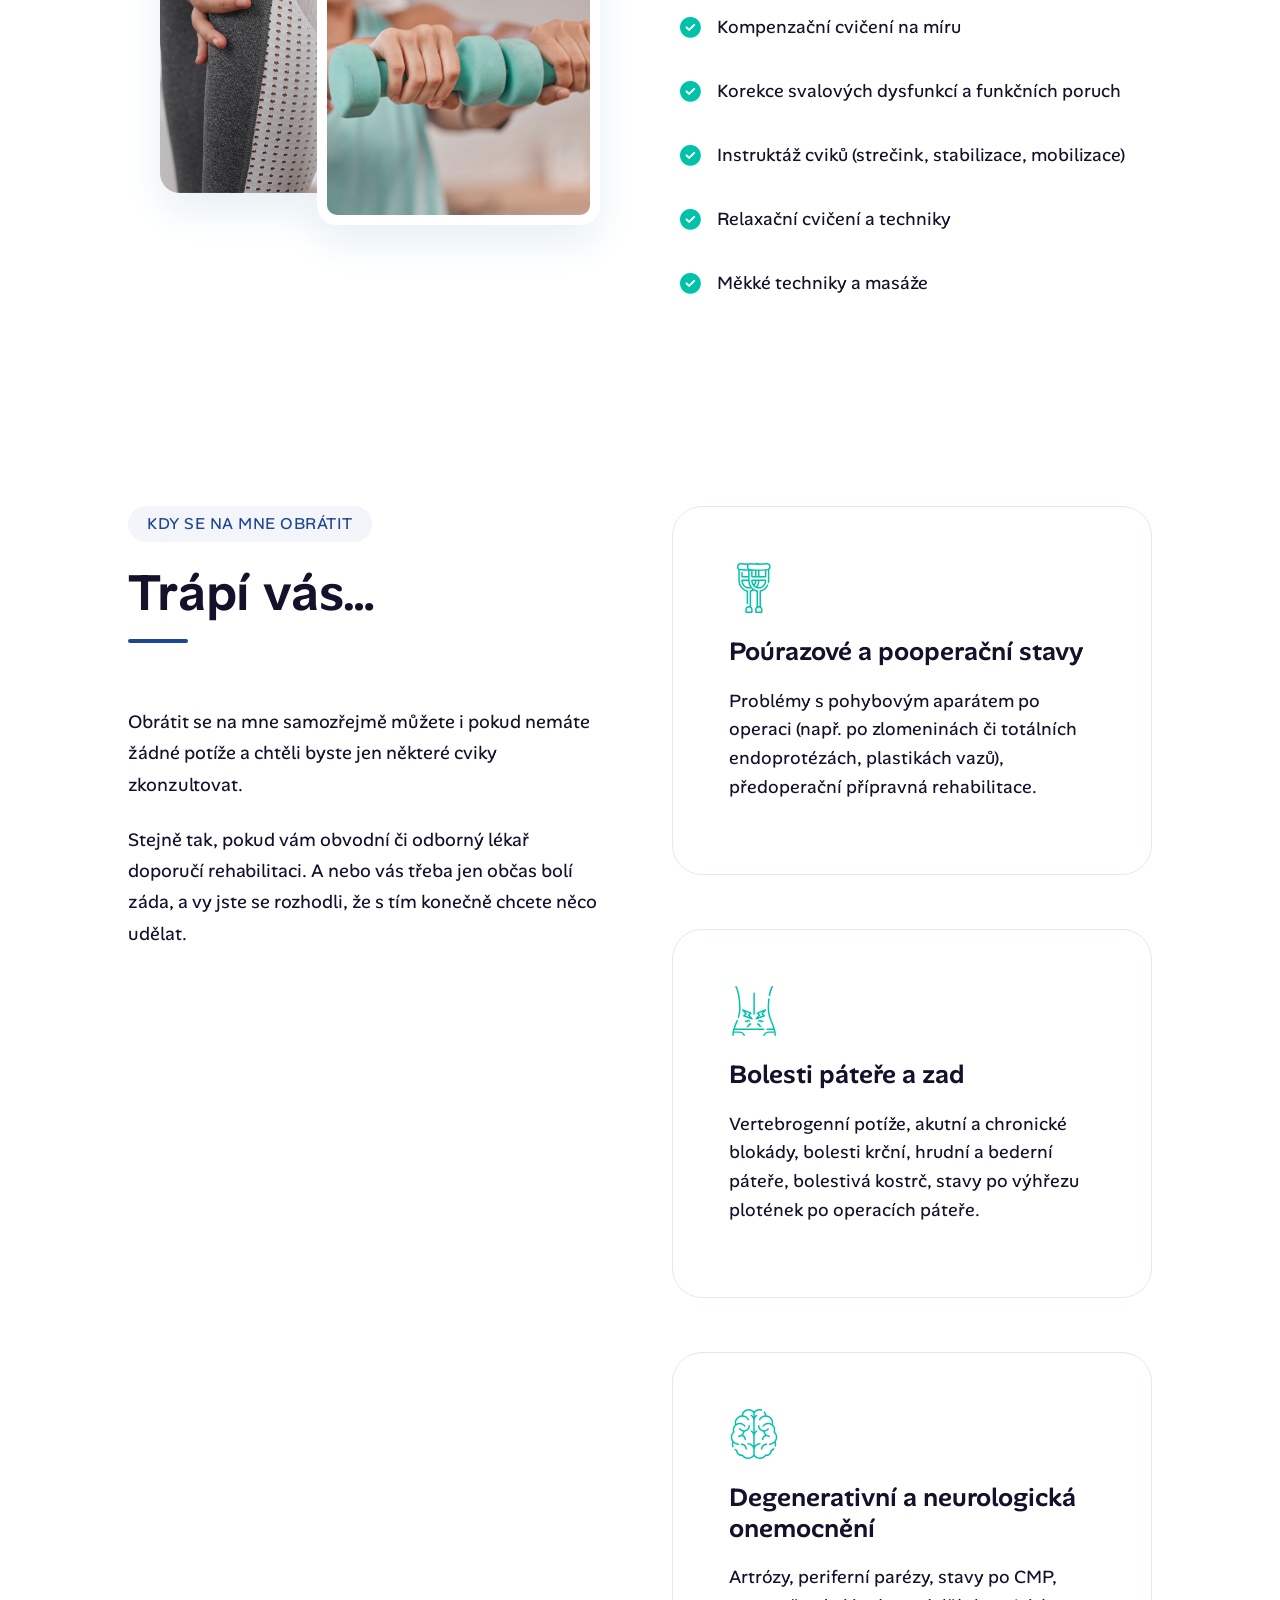
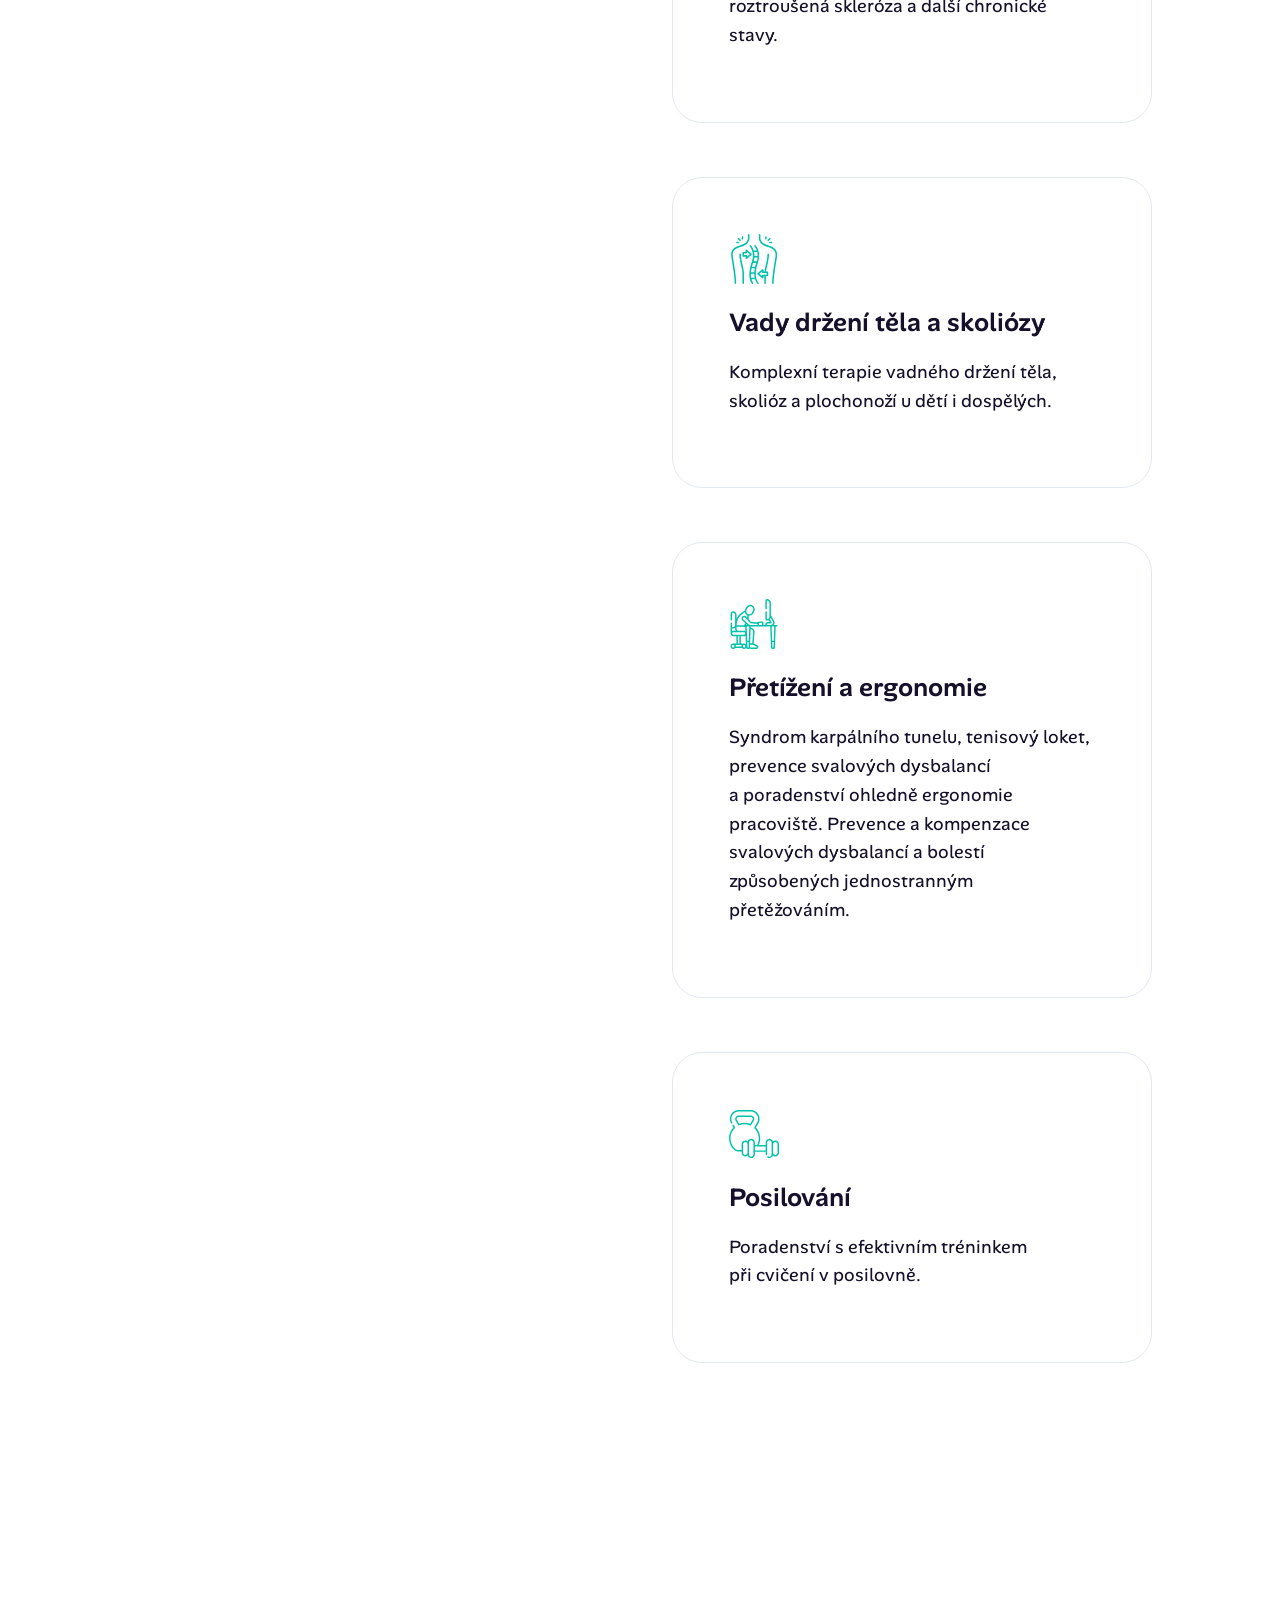
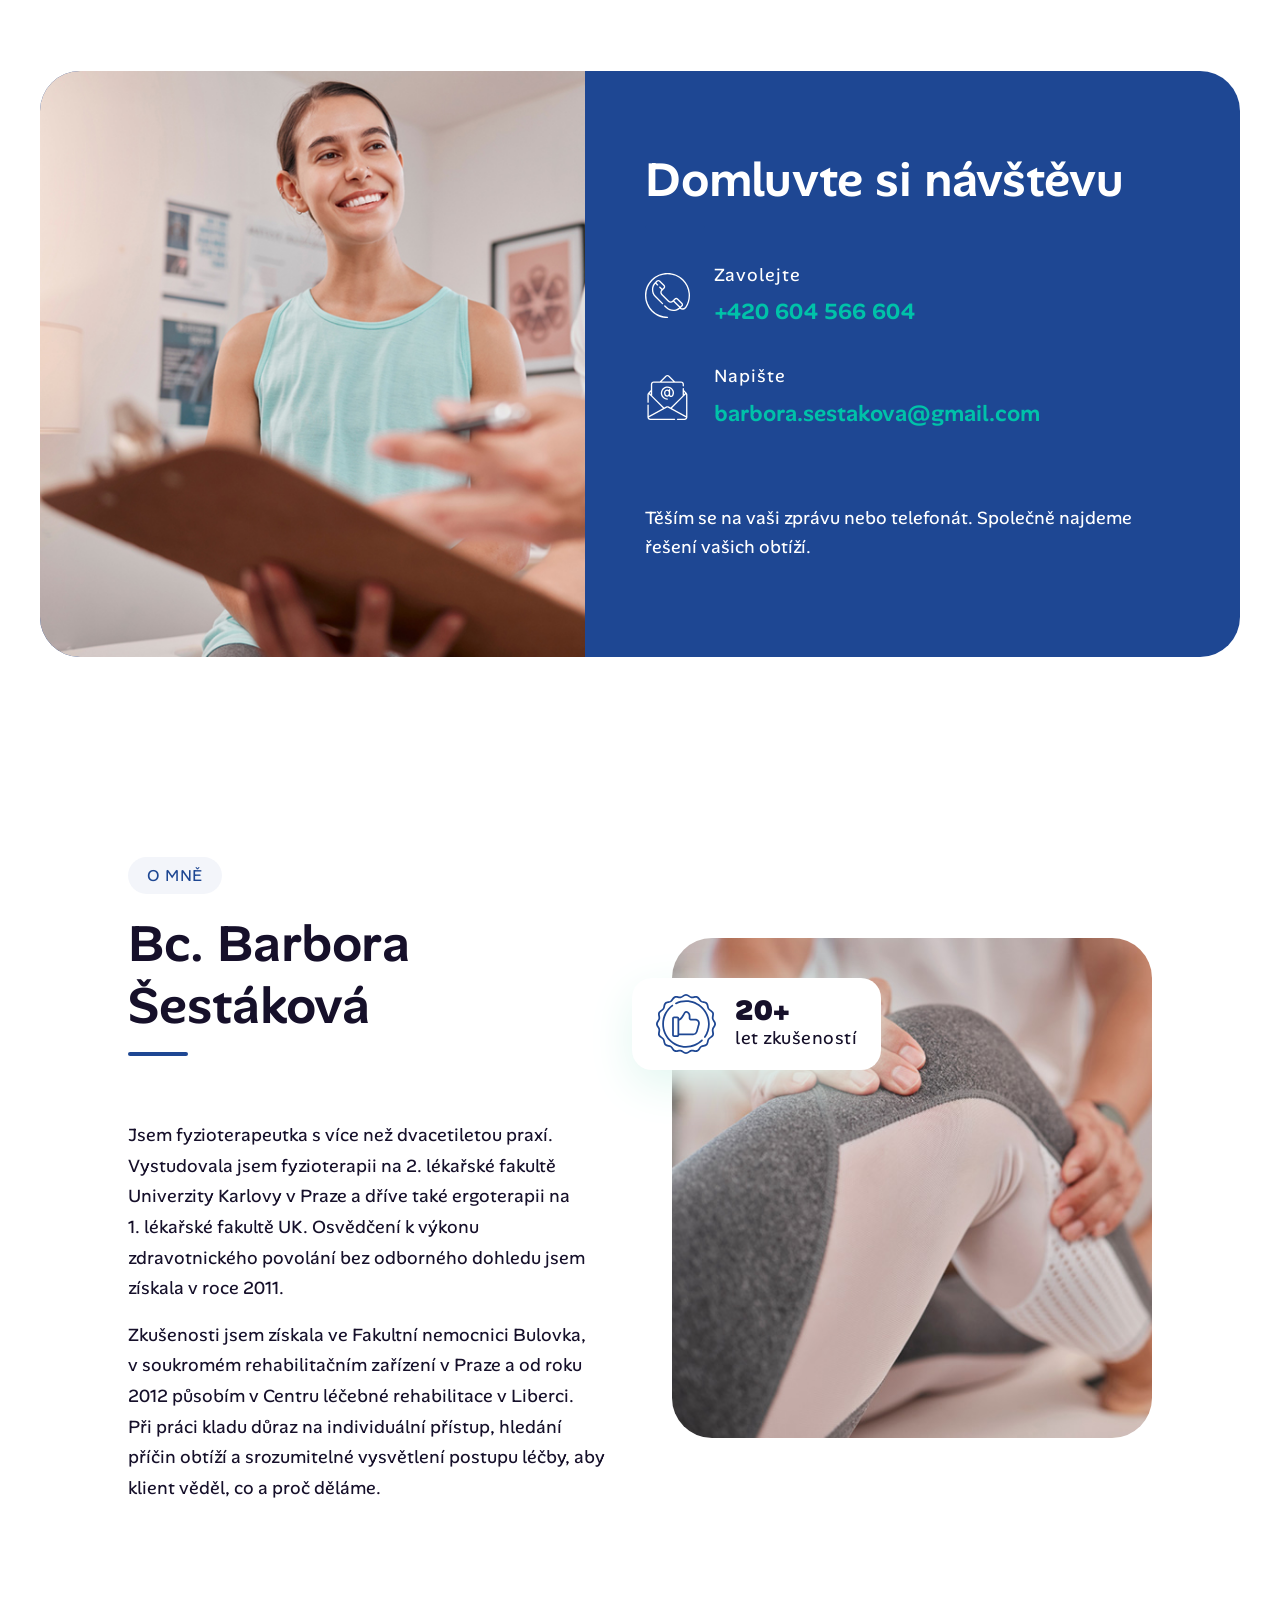
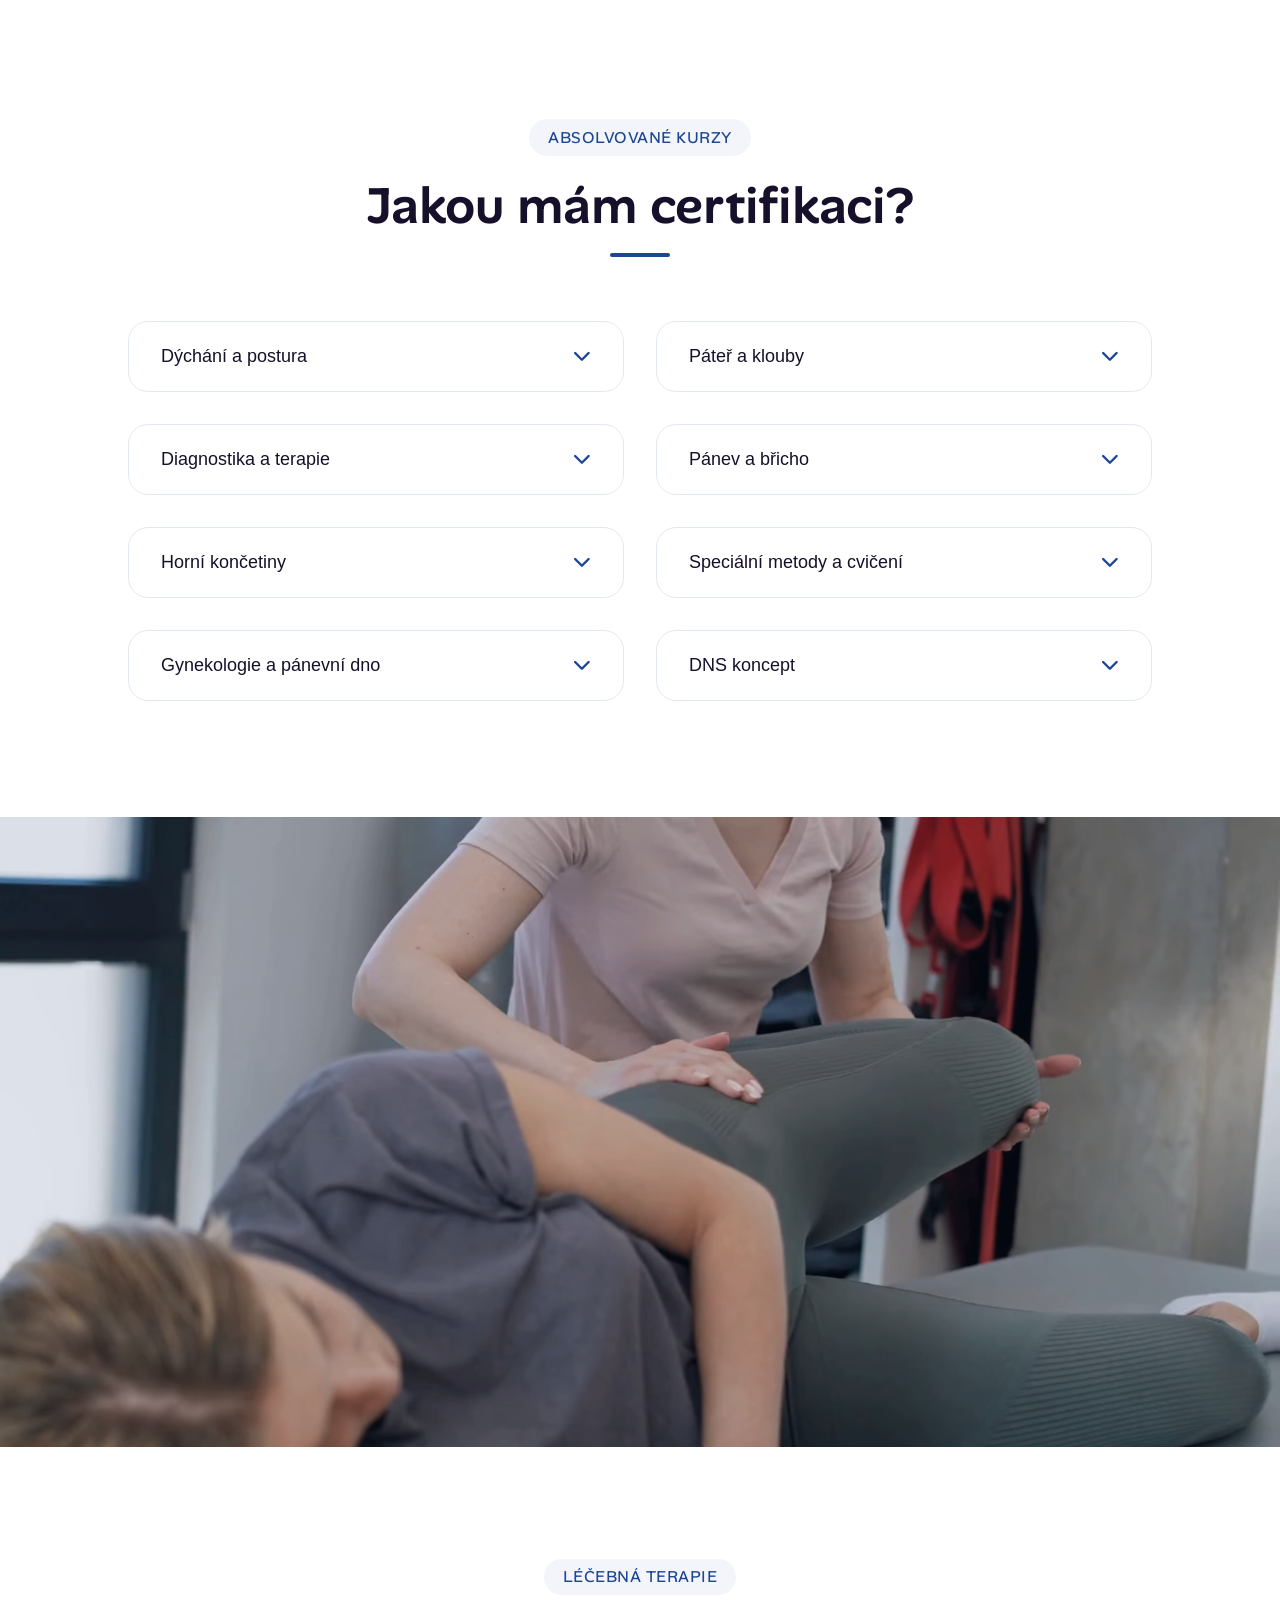
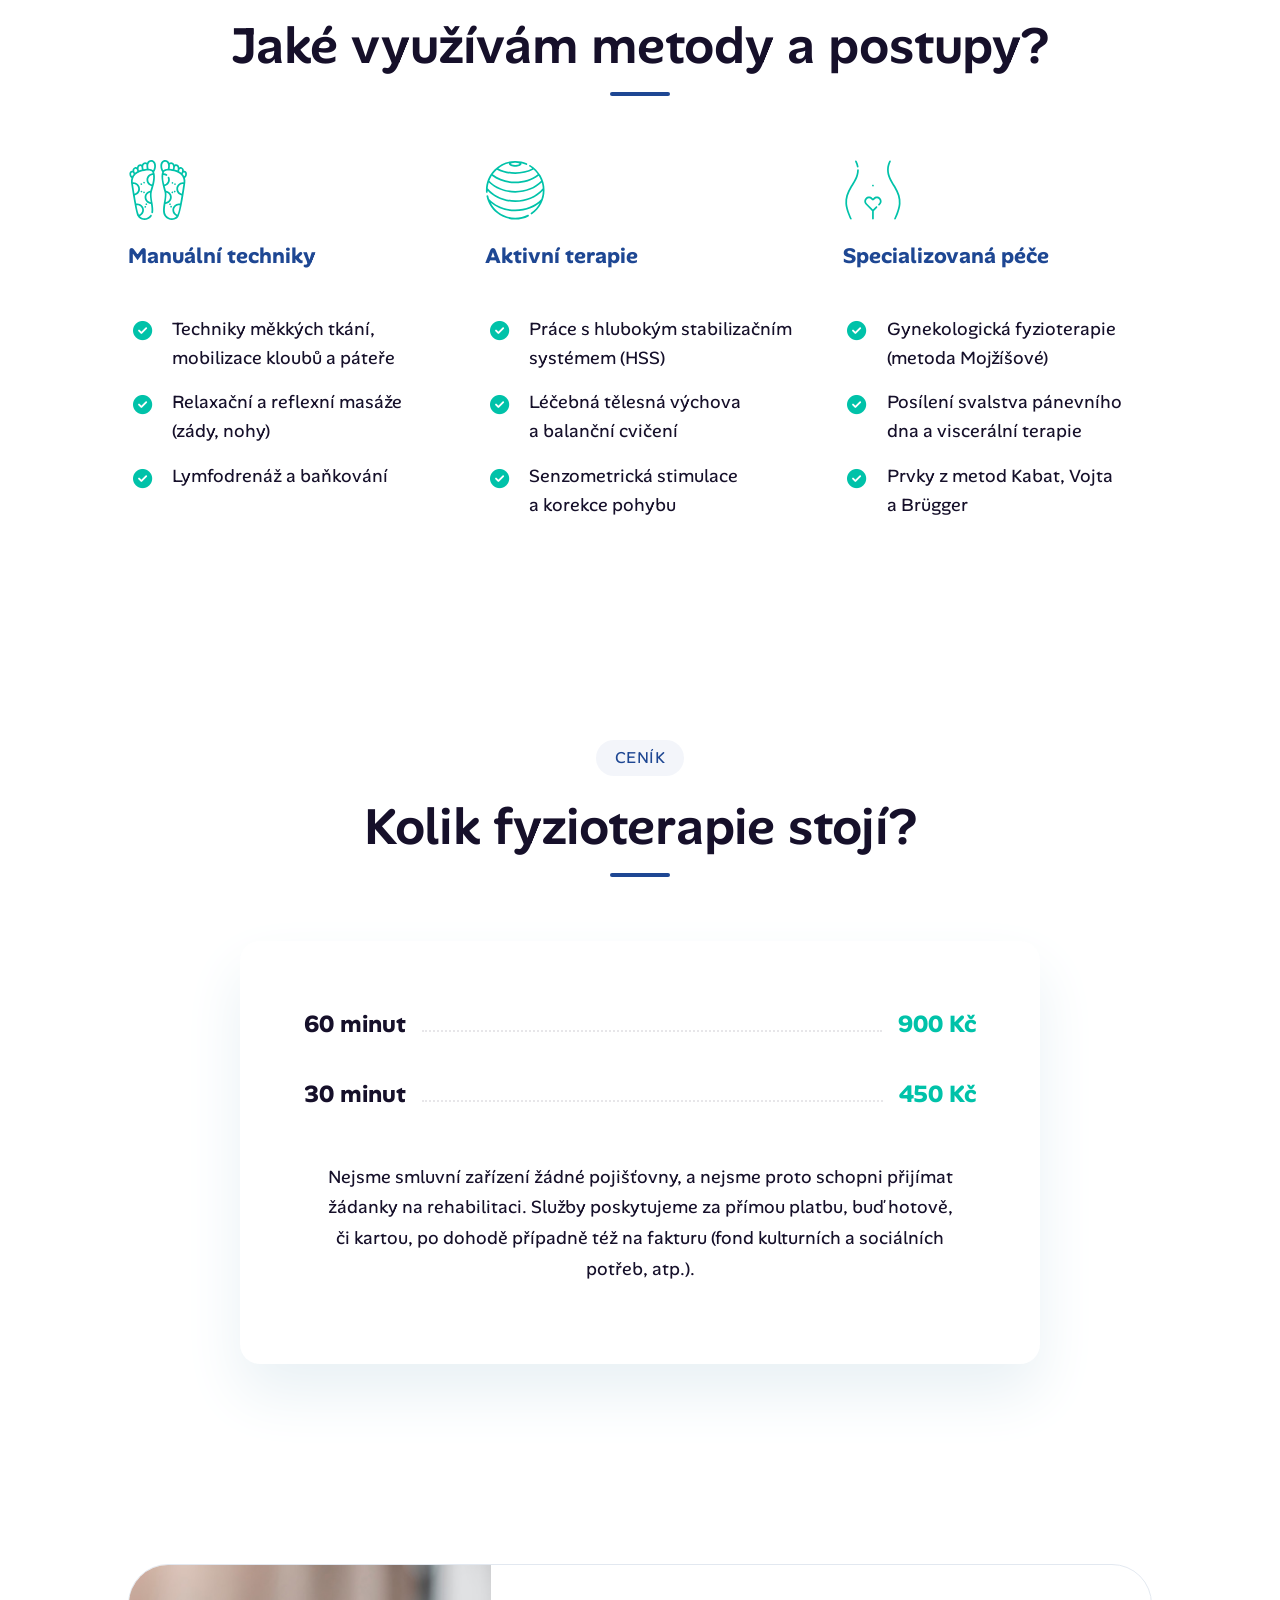
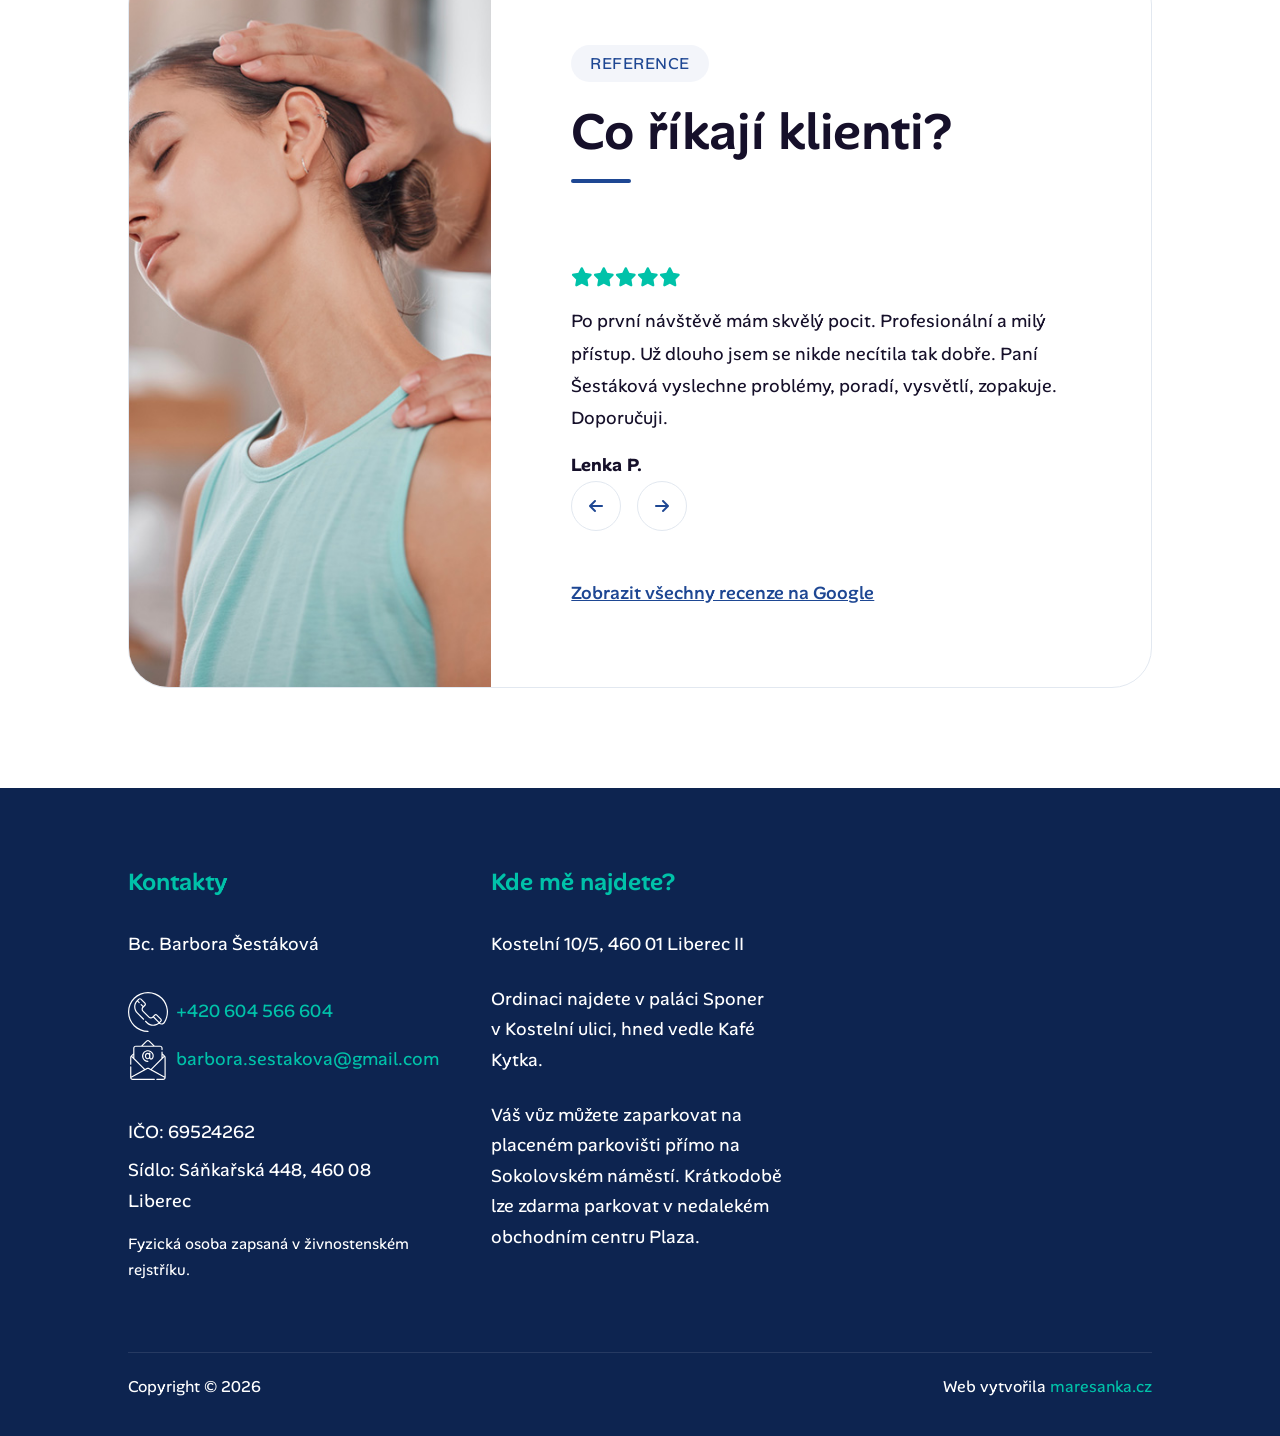
==== commit 020028f1: "OpenTag, zakaz robotu" ====
--- a/index.html
+++ b/index.html
@@ -3,6 +3,7 @@
 
 <head>
     <meta charset="UTF-8">
+    <meta name="robots" content="noindex, nofollow">
     <meta name="viewport" content="width=device-width, initial-scale=1.0">
     <title>Fyzioterapie Liberec | Bc. Barbora Šestáková</title>
     <meta name="description"
@@ -12,9 +13,16 @@
     <meta property="og:title" content="Fyzioterapie Liberec | Bc. Barbora Šestáková">
     <meta property="og:description"
         content="Profesionální fyzioterapie a rehabilitace v Liberci. Přes 20 let zkušeností a individuální péče o vaše zdraví.">
-    <meta property="og:image" content="Obrazky/hero_pater.png">
+    <meta property="og:image" content="https://www.fyziosestakova.cz/Obrazky/soc_nahled.jpg">
     <meta property="og:url" content="https://www.fyziosestakova.cz">
     <meta property="og:type" content="website">
+
+    <!-- Twitter Card -->
+    <meta name="twitter:card" content="summary_large_image">
+    <meta name="twitter:title" content="Fyzioterapie Liberec | Bc. Barbora Šestáková">
+    <meta name="twitter:description"
+        content="Profesionální fyzioterapie a rehabilitace v Liberci. Přes 20 let zkušeností a individuální péče o vaše zdraví.">
+    <meta name="twitter:image" content="https://www.fyziosestakova.cz/Obrazky/soc_nahled.jpg">
 
     <!-- Canonical URL -->
     <link rel="canonical" href="https://www.fyziosestakova.cz">
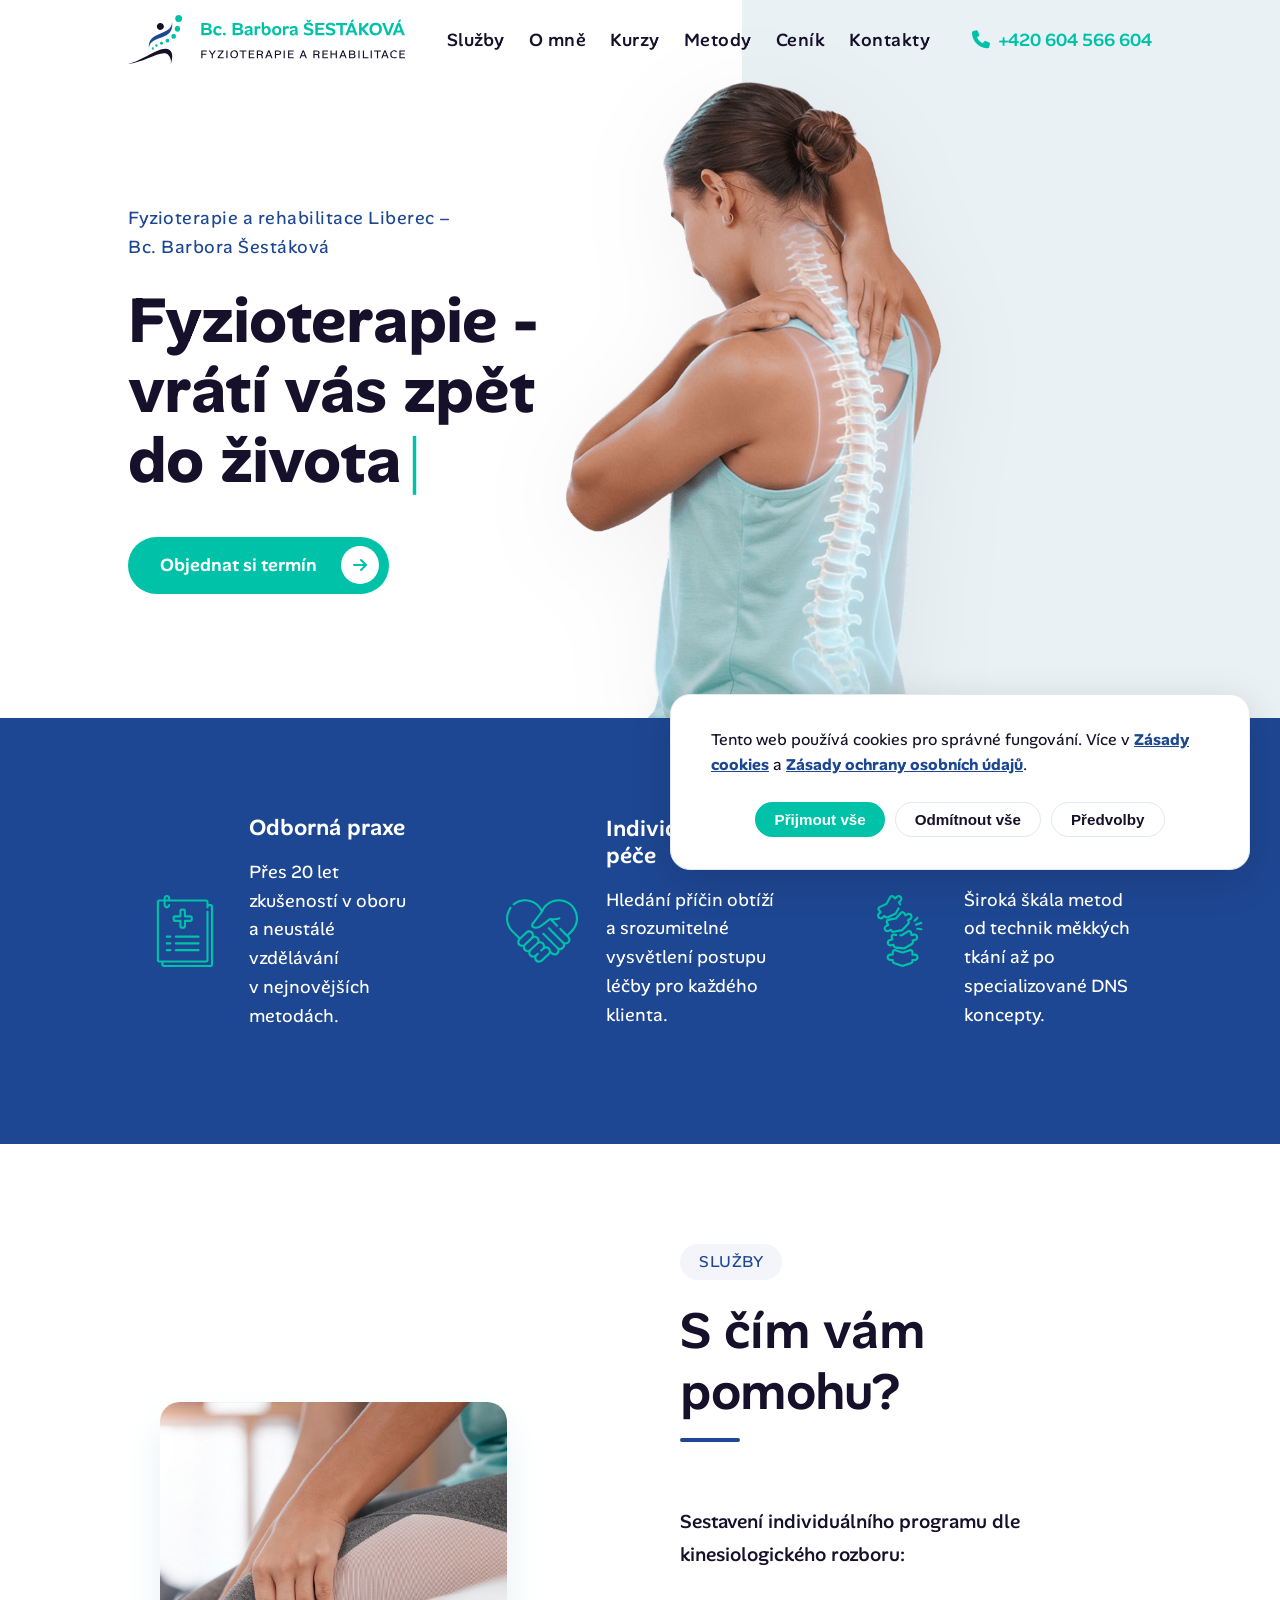
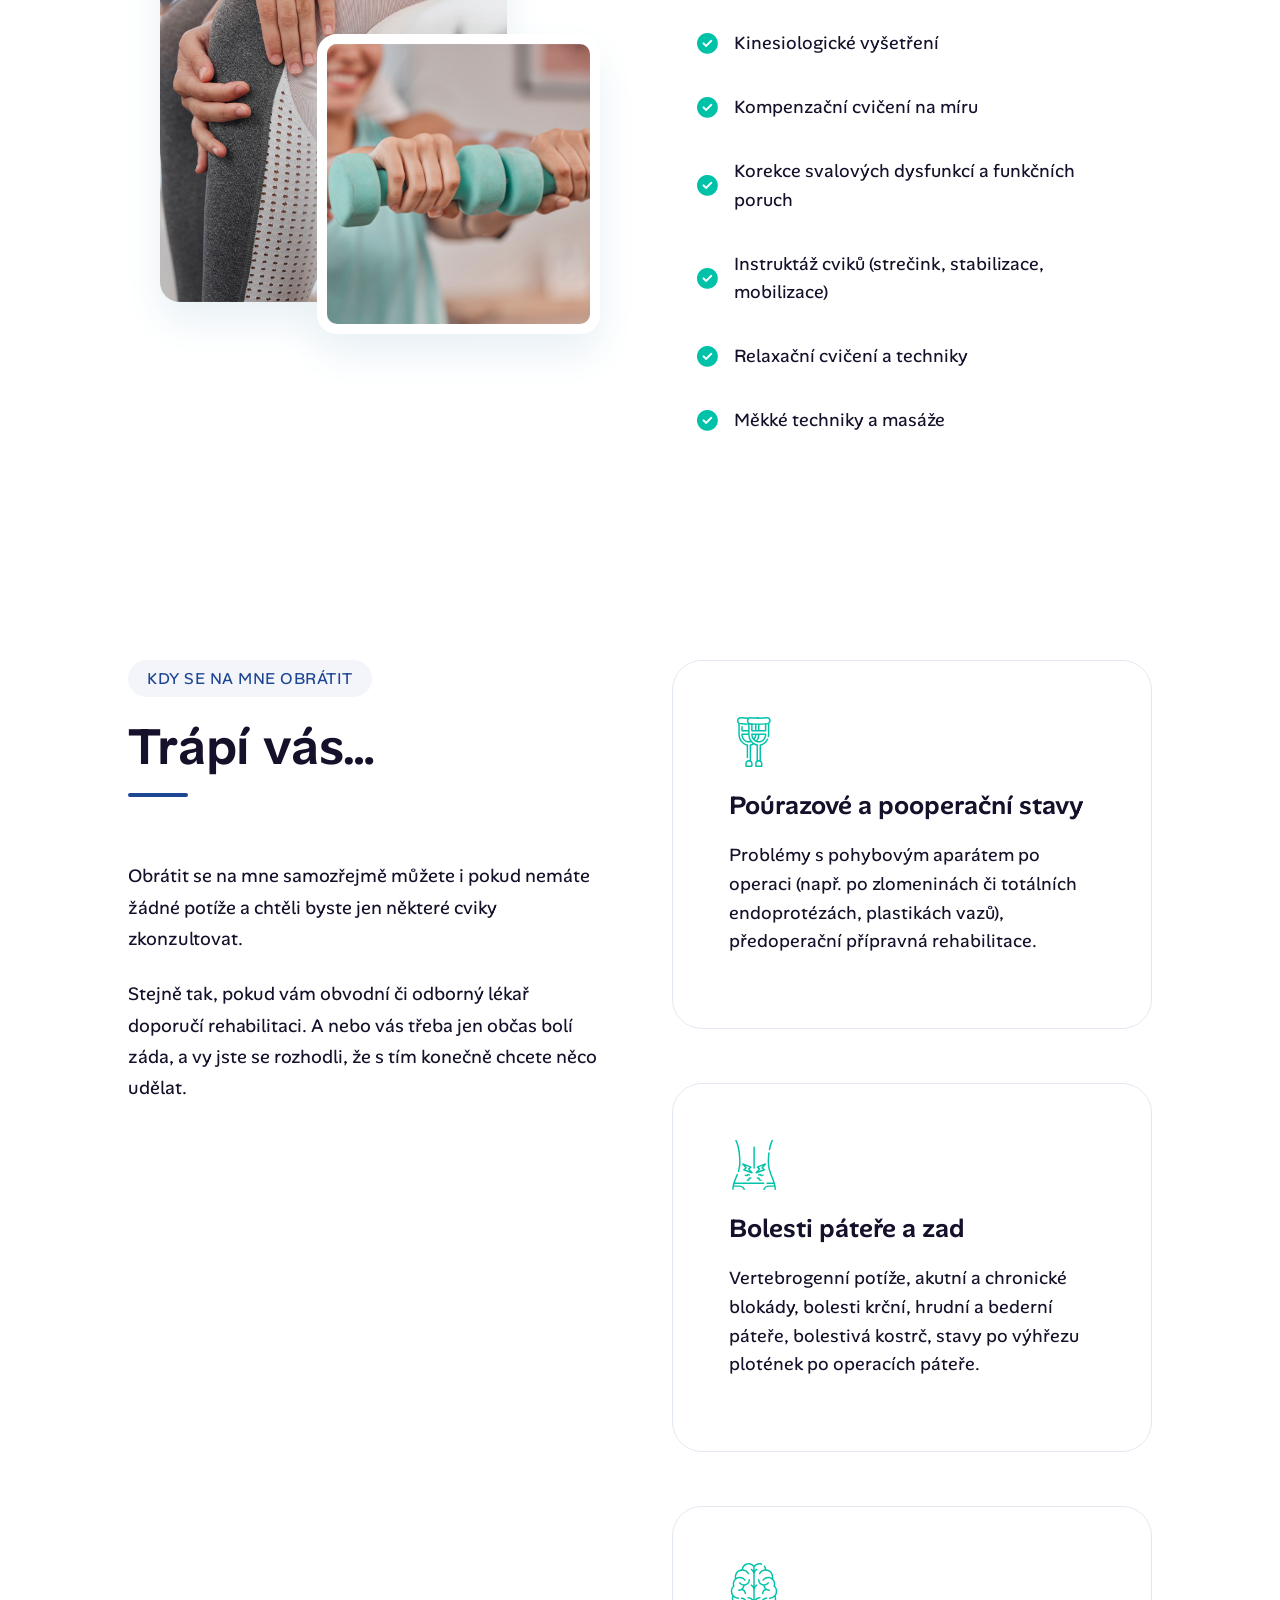
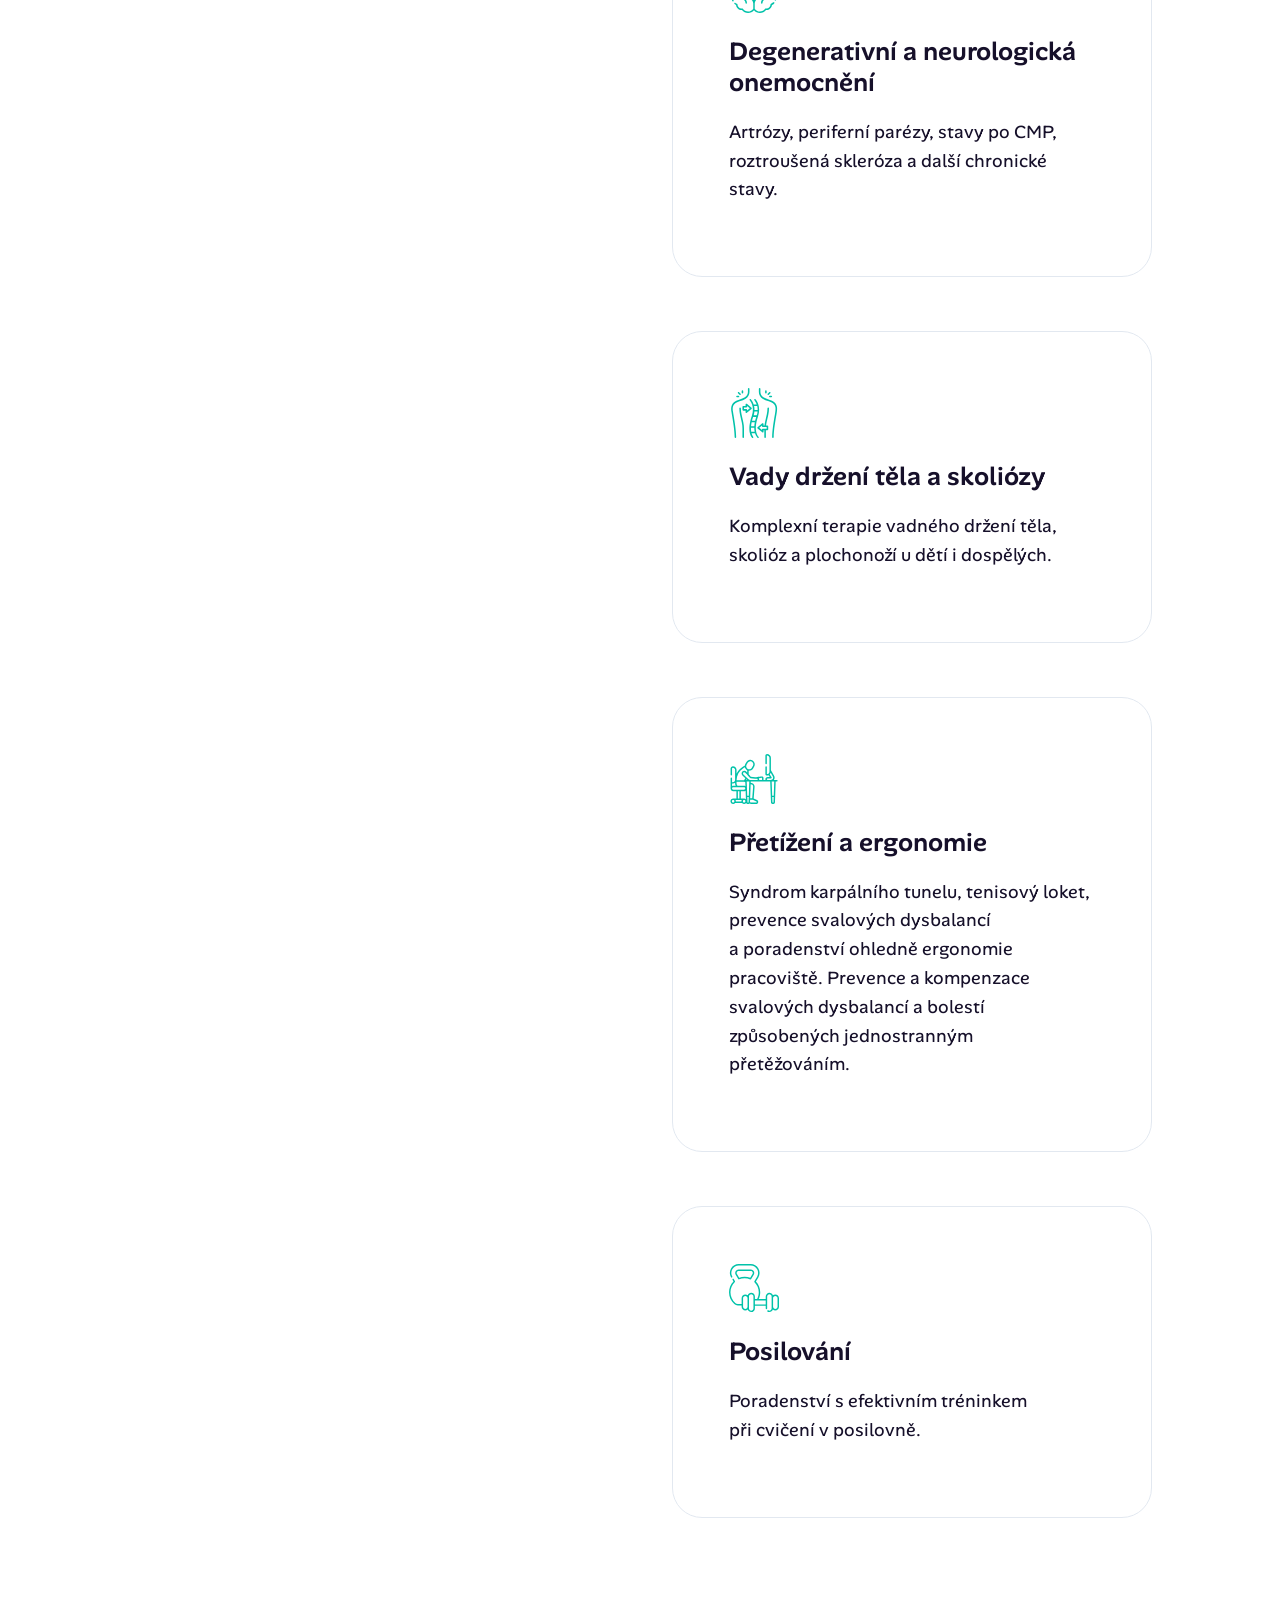
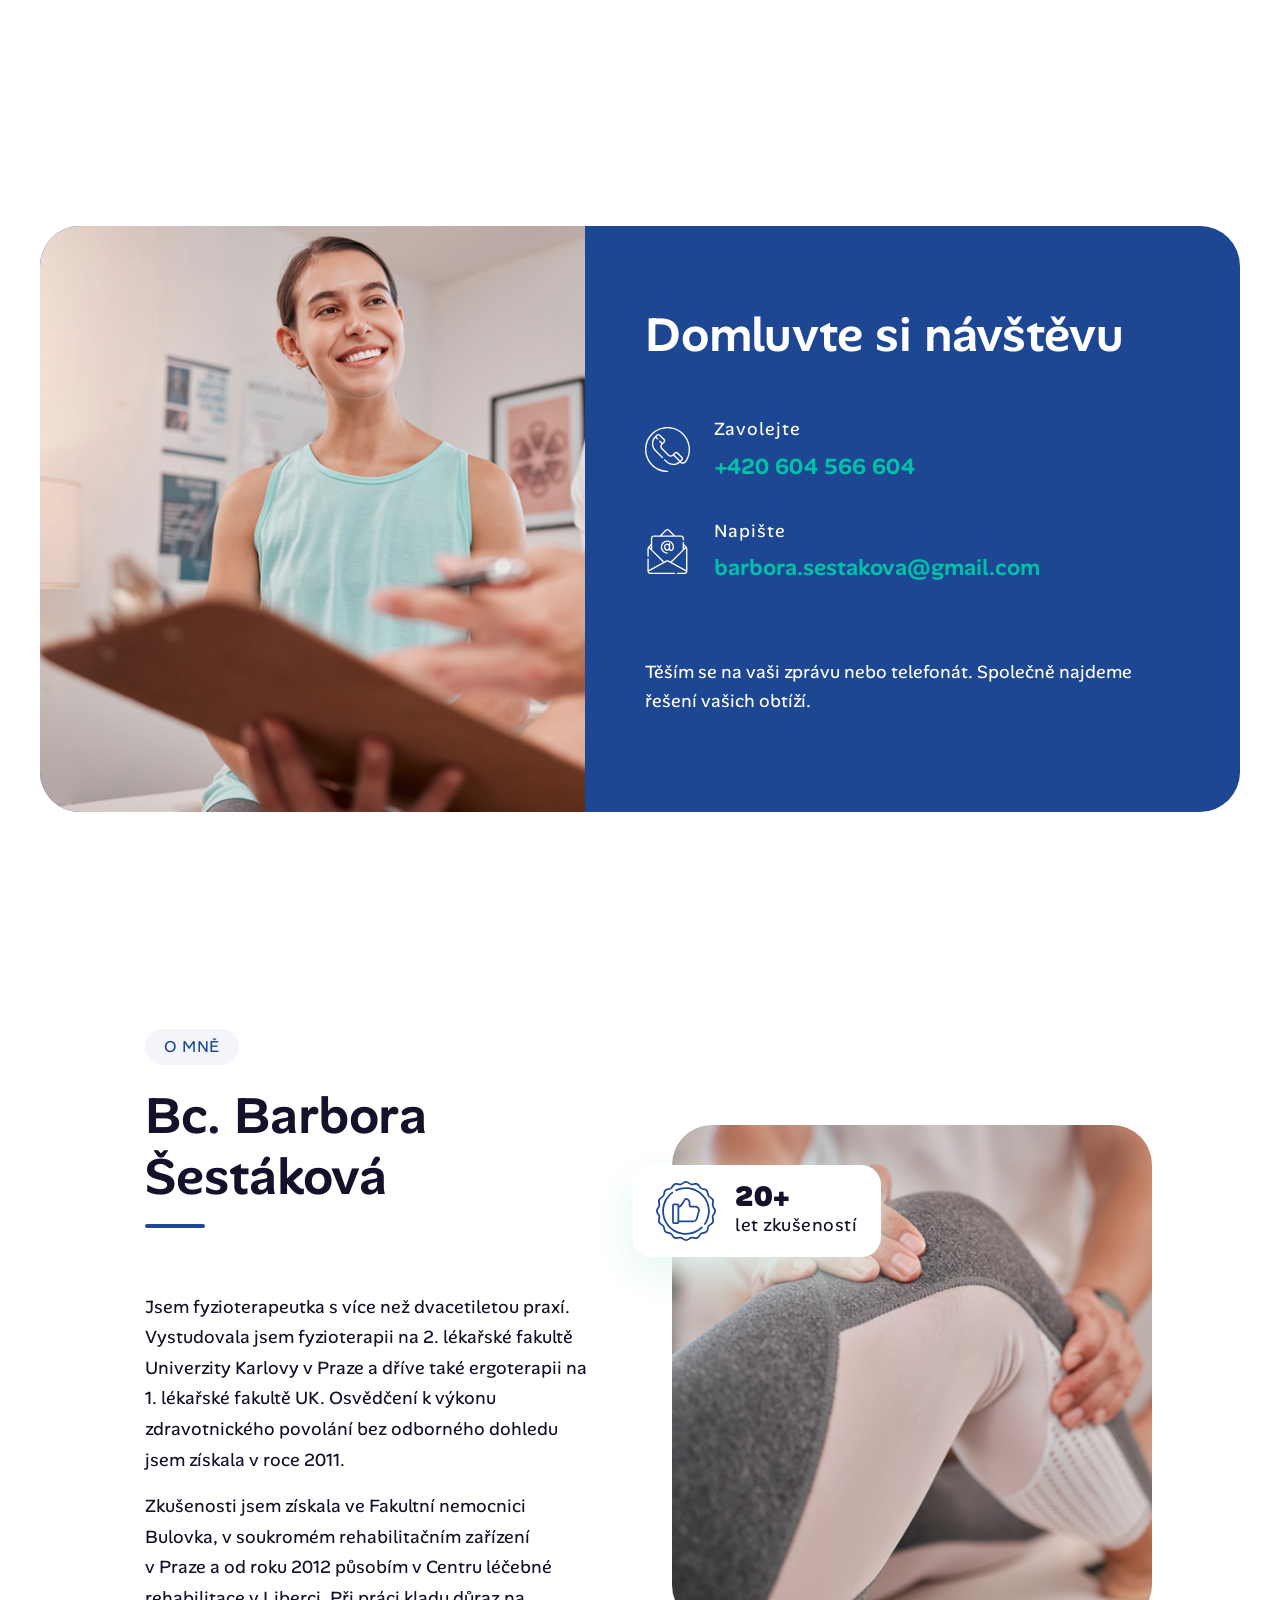
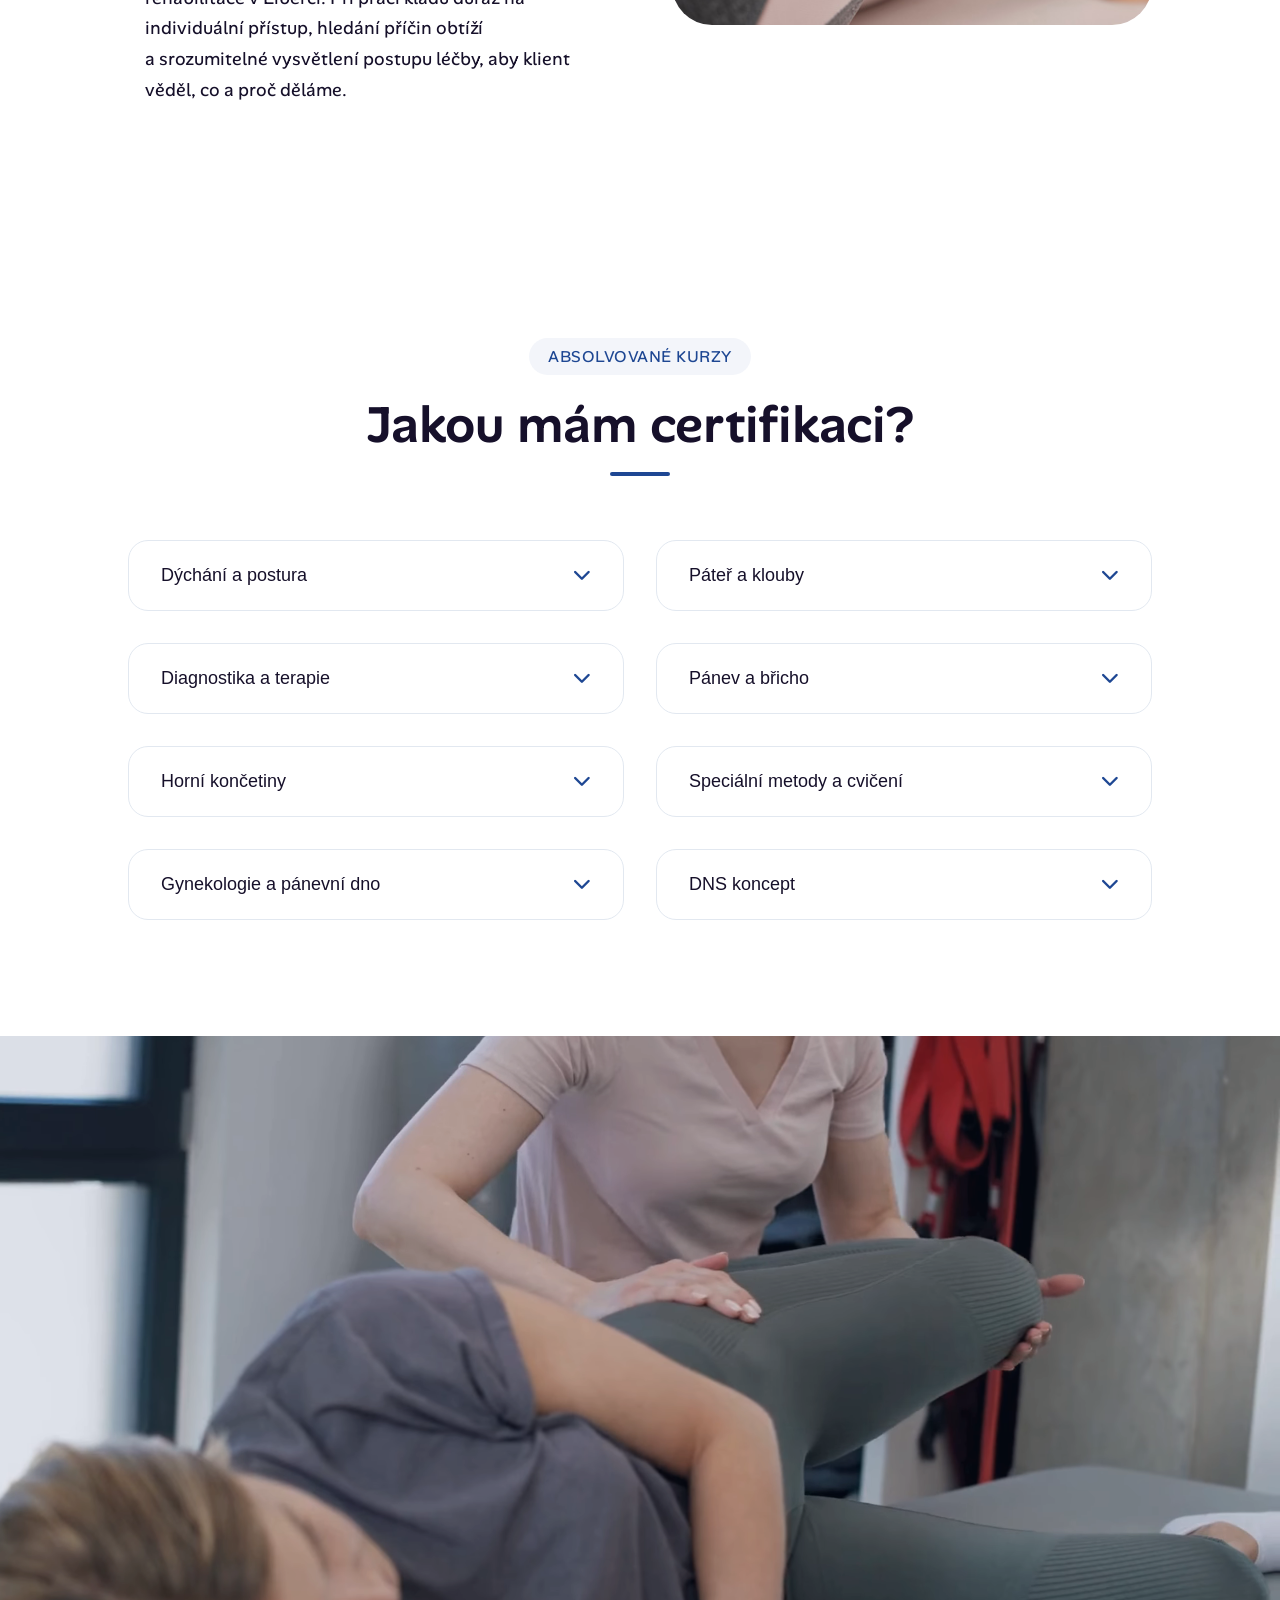
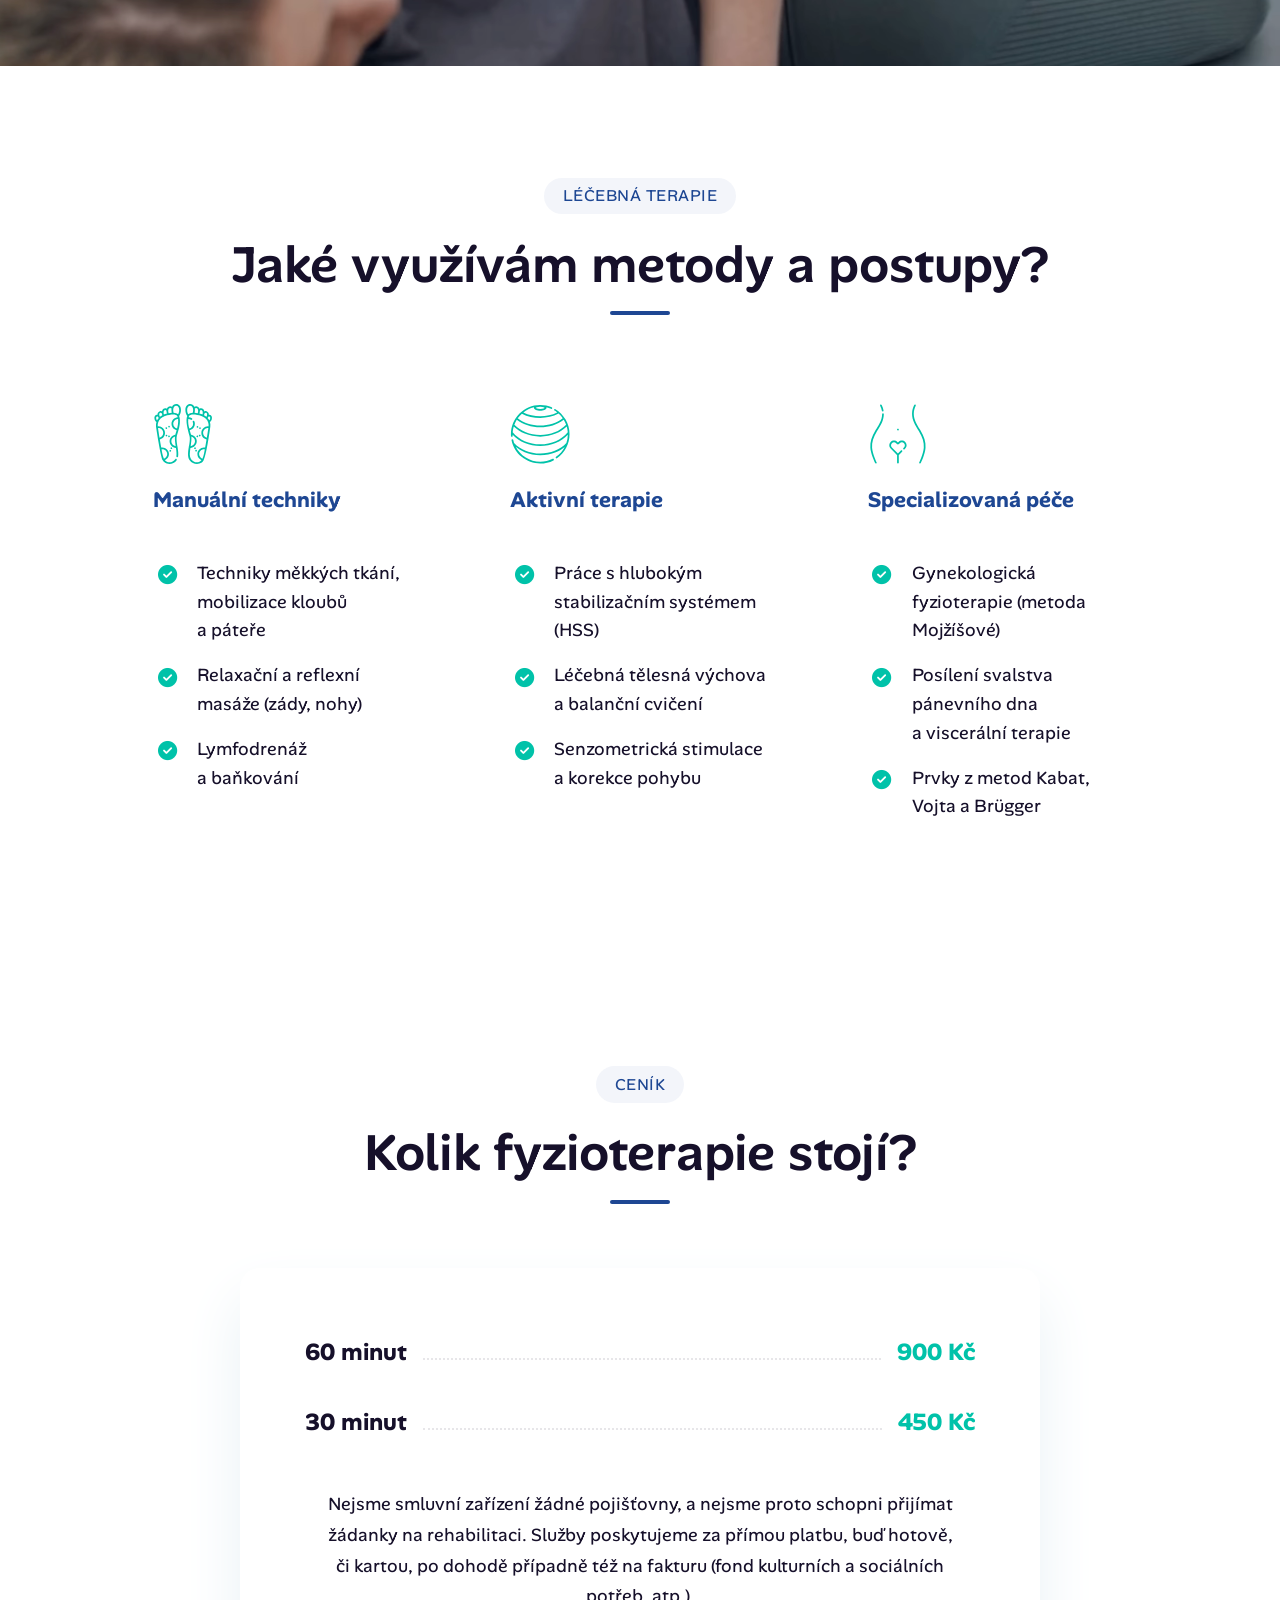
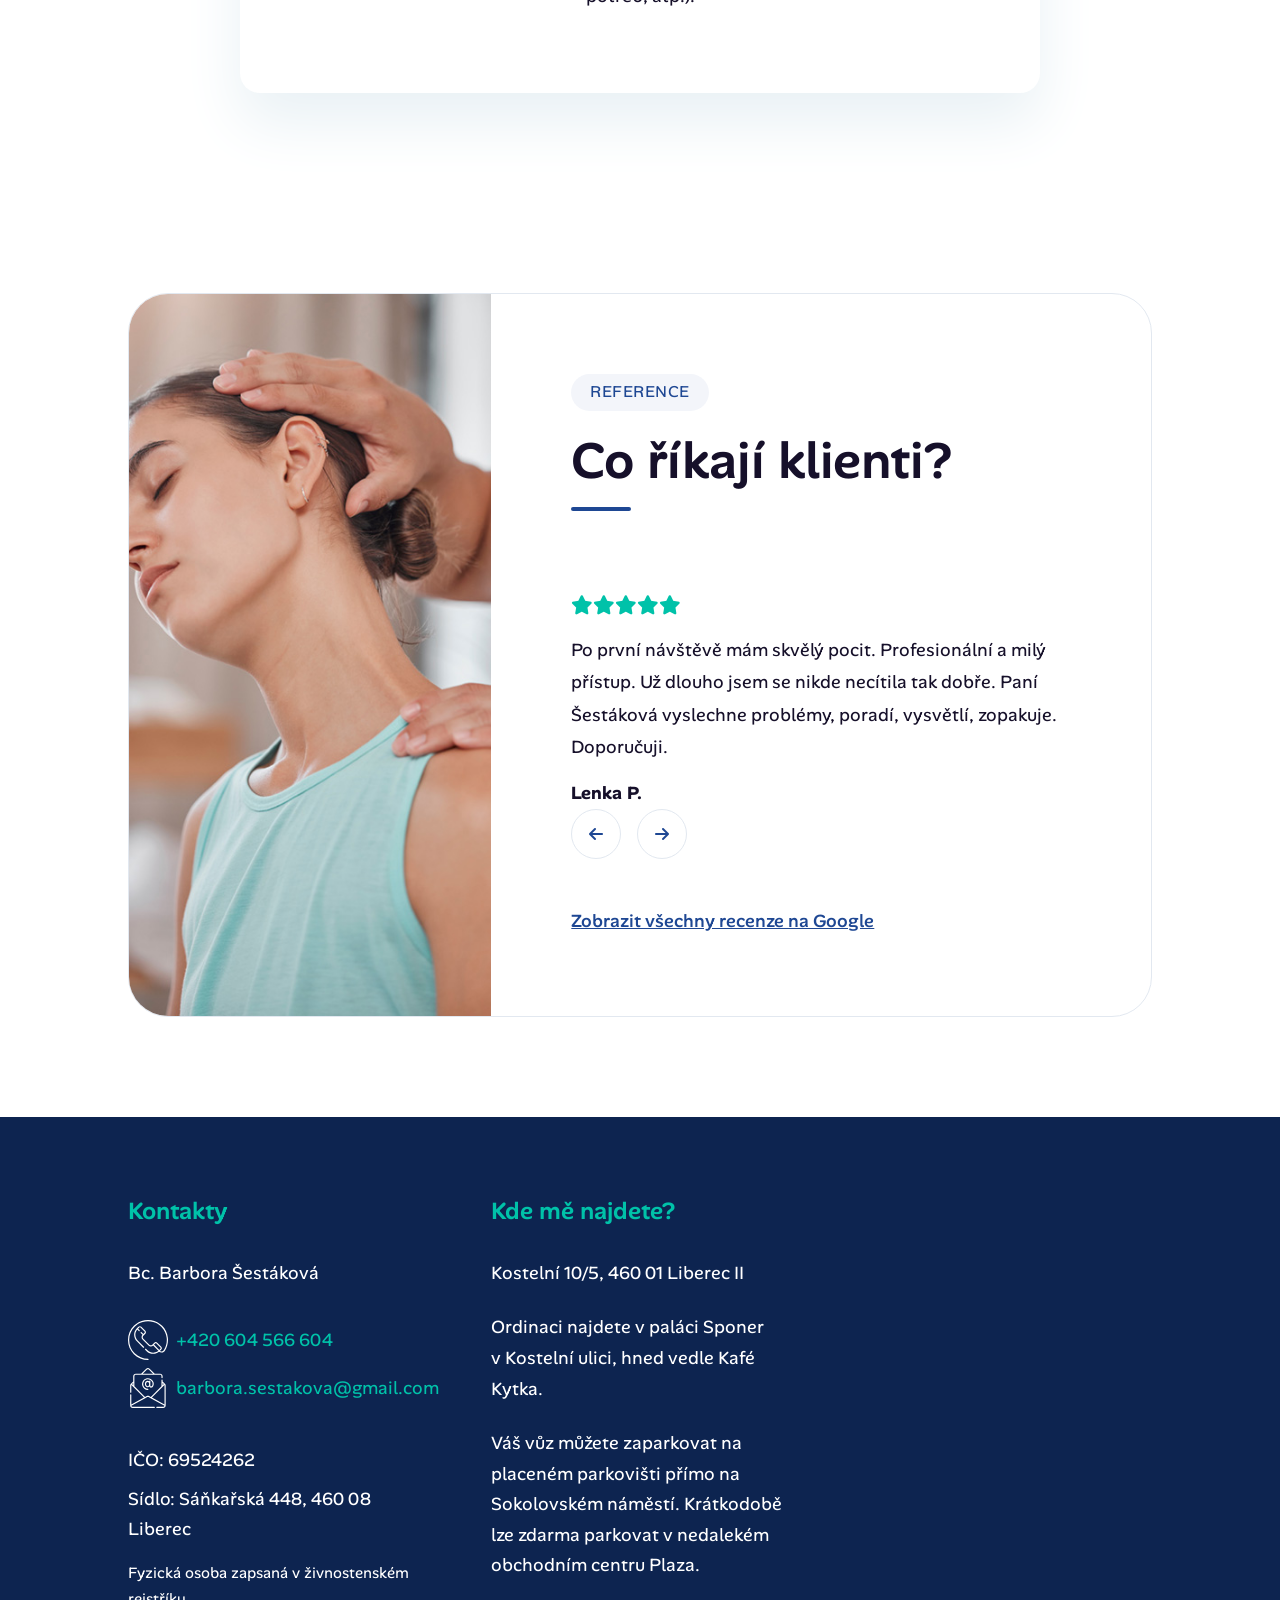
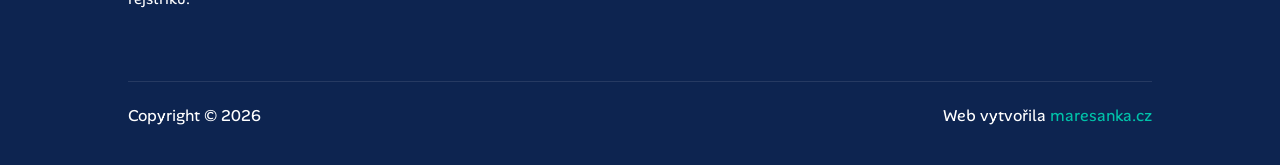
==== commit d3f6b96a: "Verze2" ====
--- a/index.html
+++ b/index.html
@@ -104,31 +104,31 @@
         <!-- USP Section -->
         <section class="usp-section">
             <div class="container usp-grid">
-                <div class="usp-item">
+                <div class="usp-item" tabindex="0">
                     <div class="usp-icon">
-                        <img src="Obrazky/ikona_praxe.svg" alt="Ikona dlouholeté praxe" loading="lazy">
+                        <img src="Obrazky/ikona_praxe.svg" alt="" aria-hidden="true" loading="lazy">
                     </div>
                     <div class="usp-text">
-                        <h3>Odborná praxe</h3>
+                        <span class="usp-heading">Odborná praxe</span>
                         <p>Přes 20&nbsp;let zkušeností v&nbsp;oboru a&nbsp;neustálé vzdělávání v&nbsp;nejnovějších
                             metodách.</p>
                     </div>
                 </div>
-                <div class="usp-item">
+                <div class="usp-item" tabindex="0">
                     <div class="usp-icon">
-                        <img src="Obrazky/ikona_pece.svg" alt="Ikona individuální péče" loading="lazy">
+                        <img src="Obrazky/ikona_pece.svg" alt="" aria-hidden="true" loading="lazy">
                     </div>
                     <div class="usp-text">
-                        <h3>Individuální péče</h3>
+                        <span class="usp-heading">Individuální péče</span>
                         <p>Hledání příčin obtíží a&nbsp;srozumitelné vysvětlení postupu léčby pro každého klienta.</p>
                     </div>
                 </div>
-                <div class="usp-item">
+                <div class="usp-item" tabindex="0">
                     <div class="usp-icon">
-                        <img src="Obrazky/ikona_terapie.svg" alt="Ikona komplexního přístupu" loading="lazy">
+                        <img src="Obrazky/ikona_terapie.svg" alt="" aria-hidden="true" loading="lazy">
                     </div>
                     <div class="usp-text">
-                        <h3>Komplexní terapie</h3>
+                        <span class="usp-heading">Komplexní terapie</span>
                         <p>Široká škála metod od technik měkkých tkání až po specializované DNS koncepty.</p>
                     </div>
                 </div>
@@ -146,26 +146,32 @@
                     <span class="subheadline">Služby</span>
                     <h2 class="section-title">S čím vám pomohu?</h2>
                     <p class="services-intro">Sestavení individuálního programu dle kinesiologického rozboru:</p>
-                    <ul class="services-list">
-                        <li><i class="fa-solid fa-circle-check"></i> <span>Kinesiologické vyšetření</span></li>
-                        <li><i class="fa-solid fa-circle-check"></i> <span>Kompenzační cvičení na míru</span></li>
-                        <li><i class="fa-solid fa-circle-check"></i> <span>Korekce svalových dysfunkcí a funkčních
+                    <ul class="services-list" tabindex="0">
+                        <li><i class="fa-solid fa-circle-check" aria-hidden="true"></i> <span>Kinesiologické
+                                vyšetření</span></li>
+                        <li><i class="fa-solid fa-circle-check" aria-hidden="true"></i> <span>Kompenzační cvičení na
+                                míru</span></li>
+                        <li><i class="fa-solid fa-circle-check" aria-hidden="true"></i> <span>Korekce svalových
+                                dysfunkcí a funkčních
                                 poruch</span></li>
-                        <li><i class="fa-solid fa-circle-check"></i> <span>Instruktáž cviků (strečink, stabilizace,
+                        <li><i class="fa-solid fa-circle-check" aria-hidden="true"></i> <span>Instruktáž cviků
+                                (strečink, stabilizace,
                                 mobilizace)</span></li>
-                        <li><i class="fa-solid fa-circle-check"></i> <span>Relaxační cvičení a techniky</span></li>
-                        <li><i class="fa-solid fa-circle-check"></i> <span>Měkké techniky a masáže</span></li>
+                        <li><i class="fa-solid fa-circle-check" aria-hidden="true"></i> <span>Relaxační cvičení a
+                                techniky</span></li>
+                        <li><i class="fa-solid fa-circle-check" aria-hidden="true"></i> <span>Měkké techniky a
+                                masáže</span></li>
                     </ul>
                 </div>
             </div>
         </section>
 
         <!-- Trápí vás -->
-        <section id="trapi" class="section section-sticky-stack">
+        <section id="trapi" class="section section-sticky-stack" aria-labelledby="trapi-heading">
             <div class="container stack-grid">
                 <div class="stack-left">
                     <span class="subheadline">Kdy se na mne obrátit</span>
-                    <h2 class="section-title">Trápí vás…</h2>
+                    <h2 id="trapi-heading" class="section-title">Trápí vás…</h2>
                     <div class="stack-description">
                         <p>Obrátit se na mne samozřejmě můžete i&nbsp;pokud nemáte žádné potíže
                             a&nbsp;chtěli byste jen některé cviky zkonzultovat.</p>
@@ -175,48 +181,48 @@
                     </div>
                 </div>
 
-                <div class="stack-right">
-                    <div class="stack-card">
-                        <div class="card-icon"><img src="Obrazky/ikona_urazy.svg" alt="Ikona poúrazové stavy"></div>
+                <ul class="stack-right" role="list">
+                    <li class="stack-card" tabindex="0">
+                        <div class="card-icon"><img src="Obrazky/ikona_urazy.svg" alt="" aria-hidden="true"></div>
                         <h3>Poúrazové a pooperační stavy</h3>
                         <p>Problémy s pohybovým aparátem po operaci (např. po zlomeninách či totálních endoprotézách,
                             plastikách vazů), předoperační přípravná rehabilitace.</p>
-                    </div>
-
-                    <div class="stack-card">
-                        <div class="card-icon"><img src="Obrazky/ikona_bolestzad.svg" alt="Ikona bolesti zad"></div>
+                    </li>
+
+                    <li class="stack-card" tabindex="0">
+                        <div class="card-icon"><img src="Obrazky/ikona_bolestzad.svg" alt="" aria-hidden="true"></div>
                         <h3>Bolesti páteře a zad</h3>
                         <p>Vertebrogenní potíže, akutní a chronické blokády, bolesti krční, hrudní a bederní páteře,
                             bolestivá kostrč, stavy po výhřezu plotének po operacích páteře.</p>
-                    </div>
-
-                    <div class="stack-card">
-                        <div class="card-icon"><img src="Obrazky/ikona_neurologicke.svg"
-                                alt="Ikona neurologická onemocnění"></div>
+                    </li>
+
+                    <li class="stack-card" tabindex="0">
+                        <div class="card-icon"><img src="Obrazky/ikona_neurologicke.svg" alt="" aria-hidden="true">
+                        </div>
                         <h3>Degenerativní a neurologická onemocnění</h3>
                         <p>Artrózy, periferní parézy, stavy po CMP, roztroušená skleróza a další chronické stavy.</p>
-                    </div>
-
-                    <div class="stack-card">
-                        <div class="card-icon"><img src="Obrazky/ikona_skolioza.svg" alt="Ikona vady držení těla"></div>
+                    </li>
+
+                    <li class="stack-card" tabindex="0">
+                        <div class="card-icon"><img src="Obrazky/ikona_skolioza.svg" alt="" aria-hidden="true"></div>
                         <h3>Vady držení těla a skoliózy</h3>
                         <p>Komplexní terapie vadného držení těla, skolióz a plochonoží u dětí i dospělých.</p>
-                    </div>
-
-                    <div class="stack-card">
-                        <div class="card-icon"><img src="Obrazky/ikona_ergonomie.svg" alt="Ikona ergonomie"></div>
+                    </li>
+
+                    <li class="stack-card" tabindex="0">
+                        <div class="card-icon"><img src="Obrazky/ikona_ergonomie.svg" alt="" aria-hidden="true"></div>
                         <h3>Přetížení a ergonomie</h3>
                         <p>Syndrom karpálního tunelu, tenisový loket, prevence svalových dysbalancí a poradenství
                             ohledně ergonomie pracoviště. Prevence a kompenzace svalových dysbalancí
                             a bolestí způsobených jednostranným přetěžováním.</p>
-                    </div>
-
-                    <div class="stack-card">
-                        <div class="card-icon"><img src="Obrazky/ikona_posilovani.svg" alt="Ikona posilování"></div>
+                    </li>
+
+                    <li class="stack-card" tabindex="0">
+                        <div class="card-icon"><img src="Obrazky/ikona_posilovani.svg" alt="" aria-hidden="true"></div>
                         <h3>Posilování</h3>
                         <p>Poradenství s efektivním tréninkem při cvičení v posilovně.</p>
-                    </div>
-                </div>
+                    </li>
+                </ul>
             </div>
         </section>
 
@@ -265,7 +271,7 @@
         <section id="o-mne" class="section">
             <div class="container">
                 <div class="about-grid">
-                    <div class="about-content">
+                    <div class="about-content" tabindex="0">
                         <span class="subheadline">O mně</span>
                         <h2 class="section-title">Bc. Barbora Šestáková</h2>
                         <p>Jsem fyzioterapeutka s&nbsp;více než dvacetiletou praxí. Vystudovala jsem fyzioterapii na
@@ -439,7 +445,7 @@
                     <span class="subheadline">Léčebná terapie</span>
                     <h2 class="section-title">Jaké využívám metody a postupy?</h2>
                     <div class="methods-categories-grid">
-                        <div class="method-category">
+                        <div class="method-category" tabindex="0">
                             <div class="category-icon">
                                 <img src="Obrazky/ikona_reflexni.svg" alt="Manuální techniky">
                             </div>
@@ -454,7 +460,7 @@
                             </ul>
                         </div>
 
-                        <div class="method-category">
+                        <div class="method-category" tabindex="0">
                             <div class="category-icon">
                                 <img src="Obrazky/ikona_cviceni.svg" alt="Aktivní terapie">
                             </div>
@@ -469,7 +475,7 @@
                             </ul>
                         </div>
 
-                        <div class="method-category">
+                        <div class="method-category" tabindex="0">
                             <div class="category-icon">
                                 <img src="Obrazky/ikona_panev.svg" alt="Specializovaná péče">
                             </div>
@@ -493,7 +499,7 @@
             <div class="container">
                 <span class="subheadline">Ceník</span>
                 <h2 class="section-title">Kolik fyzioterapie stojí?</h2>
-                <div class="pricing-card">
+                <div class="pricing-card" tabindex="0">
                     <div class="price-item">
                         <span>60 minut</span>
                         <span class="dots"></span>
--- a/style.css
+++ b/style.css
@@ -637,6 +637,16 @@
     align-items: center;
     gap: 1.5rem;
     text-align: left;
+    padding: 1rem;
+    border-radius: var(--radius);
+    transition: box-shadow 0.3s ease, border-color 0.3s ease;
+    outline: none;
+    border: 1px solid transparent;
+}
+
+.usp-item:focus-visible {
+    border-color: var(--cta);
+    box-shadow: 0 0 0 4px rgba(0, 194, 169, 0.3);
 }
 
 .usp-icon {
@@ -658,9 +668,12 @@
     transform: scale(1.1);
 }
 
-.usp-text h3 {
+.usp-text .usp-heading {
     margin-bottom: 1rem;
     font-size: 1.4rem;
+    font-weight: 600;
+    line-height: 1.2;
+    display: block;
 }
 
 .usp-text p {
@@ -735,7 +748,14 @@
     border-radius: 30px;
     border: 1px solid #E2E8F0;
     /* Jemný šedý border */
-    transition: transform 0.3s ease;
+    transition: transform 0.3s ease, border-color 0.3s ease, box-shadow 0.3s ease;
+    outline: none;
+    /* Odstraníme defaultní focus ring */
+}
+
+.stack-card:focus-visible {
+    border-color: var(--primary);
+    box-shadow: 0 0 0 4px rgba(0, 128, 137, 0.2);
 }
 
 /* Karty se skládají přímo na sebe do stejné pozice */
@@ -1142,6 +1162,16 @@
     gap: 1.2rem;
     padding-left: 0;
     /* Zarovnání s nadpisem */
+    padding: 1rem;
+    border-radius: var(--radius);
+    transition: box-shadow 0.3s ease, border-color 0.3s ease;
+    outline: none;
+    border: 1px solid transparent;
+}
+
+.services-list:focus-visible {
+    border-color: var(--primary);
+    box-shadow: 0 0 0 4px rgba(0, 128, 137, 0.2);
 }
 
 .services-list li {
@@ -1388,6 +1418,19 @@
     margin-left: 0;
 }
 
+.about-content {
+    transition: box-shadow 0.3s ease, border-color 0.3s ease;
+    outline: none;
+    border: 1px solid transparent;
+    padding: 1rem;
+    border-radius: var(--radius);
+}
+
+.about-content:focus-visible {
+    border-color: var(--primary);
+    box-shadow: 0 0 0 4px rgba(0, 128, 137, 0.2);
+}
+
 .about-graphic {
     position: relative;
     height: 500px;
@@ -1464,6 +1507,14 @@
     padding: 4rem;
     border-radius: var(--radius);
     box-shadow: 0 30px 60px var(--shadow);
+    transition: transform 0.3s ease, border-color 0.3s ease, box-shadow 0.3s ease;
+    outline: none;
+    border: 1px solid transparent;
+}
+
+.pricing-card:focus-visible {
+    border-color: var(--primary);
+    box-shadow: 0 0 0 4px rgba(0, 128, 137, 0.2);
 }
 
 .price-item {
@@ -1945,6 +1996,20 @@
     object-fit: contain;
 }
 
+.method-category {
+    padding: 1.5rem;
+    border-radius: var(--radius);
+    transition: transform 0.3s ease, border-color 0.3s ease, box-shadow 0.3s ease;
+    outline: none;
+    border: 1px solid transparent;
+}
+
+.method-category:focus-visible {
+    border-color: var(--primary);
+    box-shadow: 0 0 0 4px rgba(0, 128, 137, 0.2);
+    background: var(--white);
+}
+
 .method-category h4 {
     font-size: 1.35rem;
     font-weight: 700;
